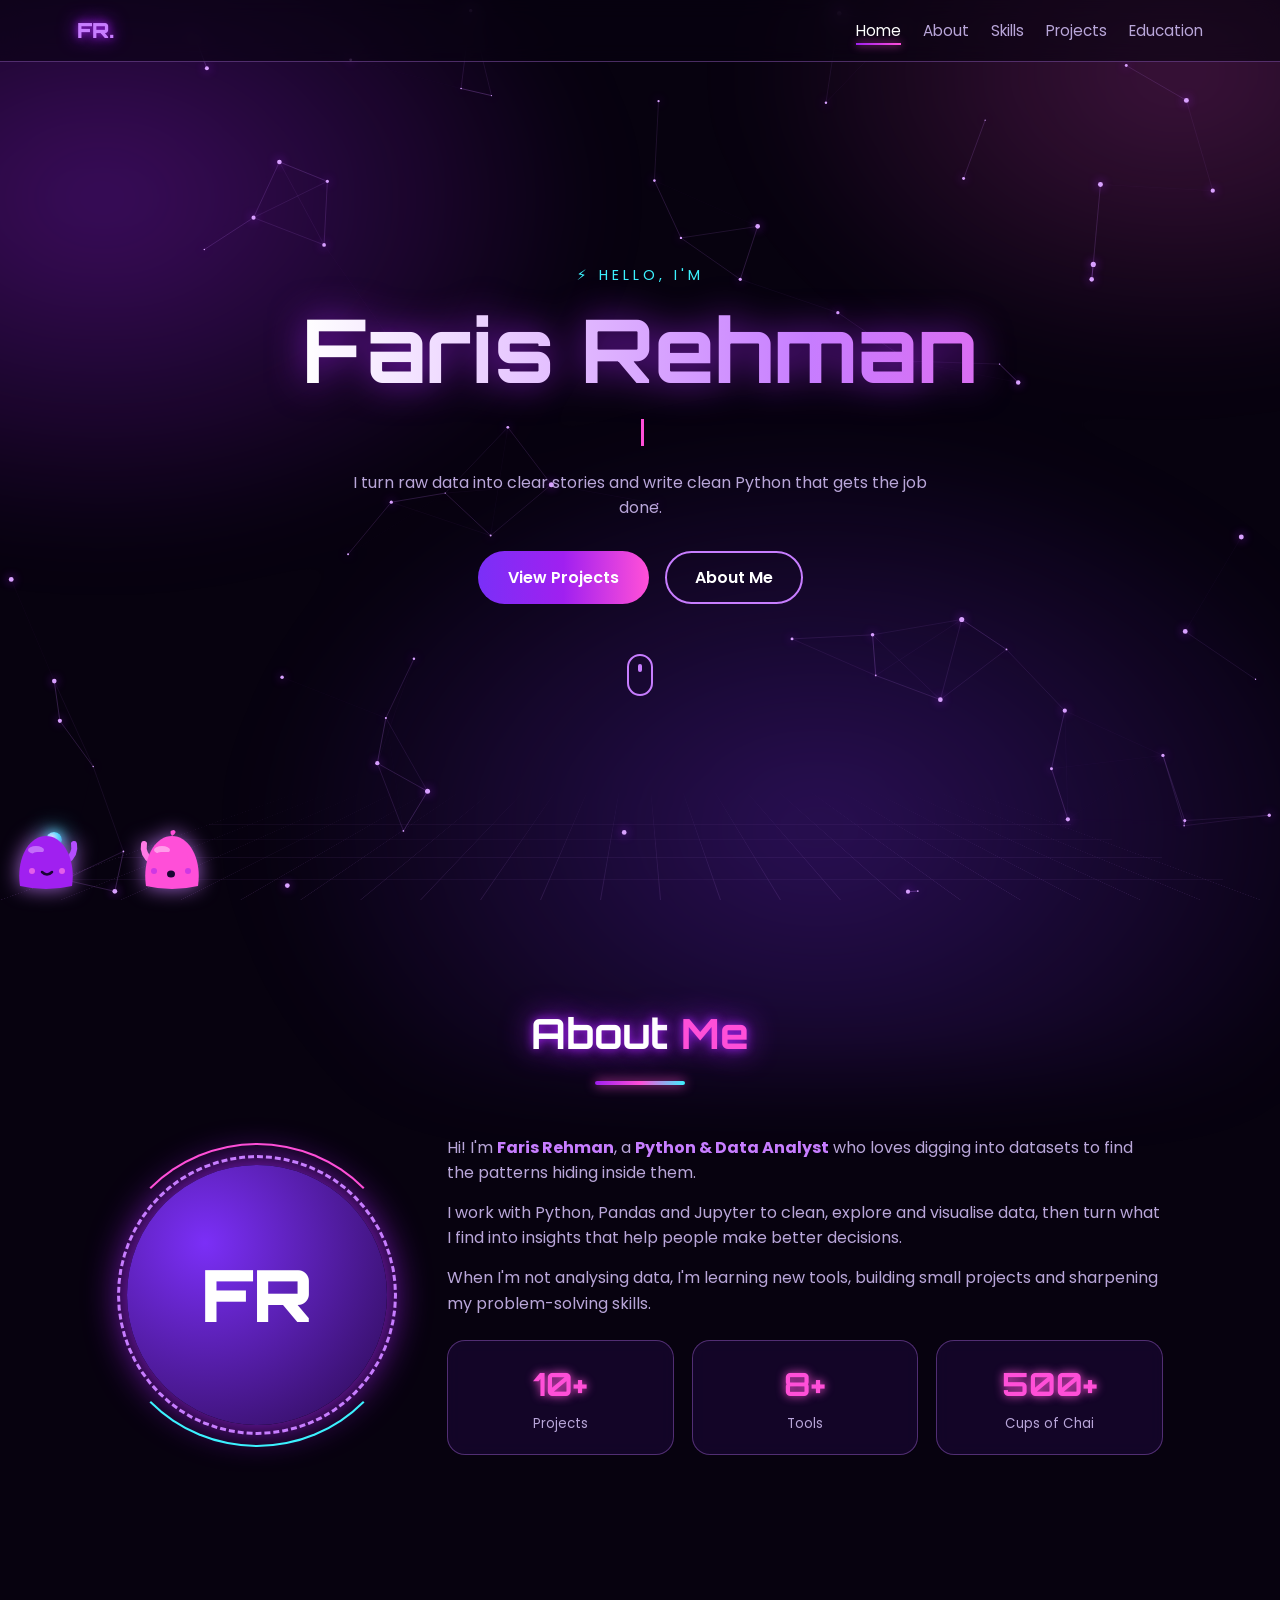
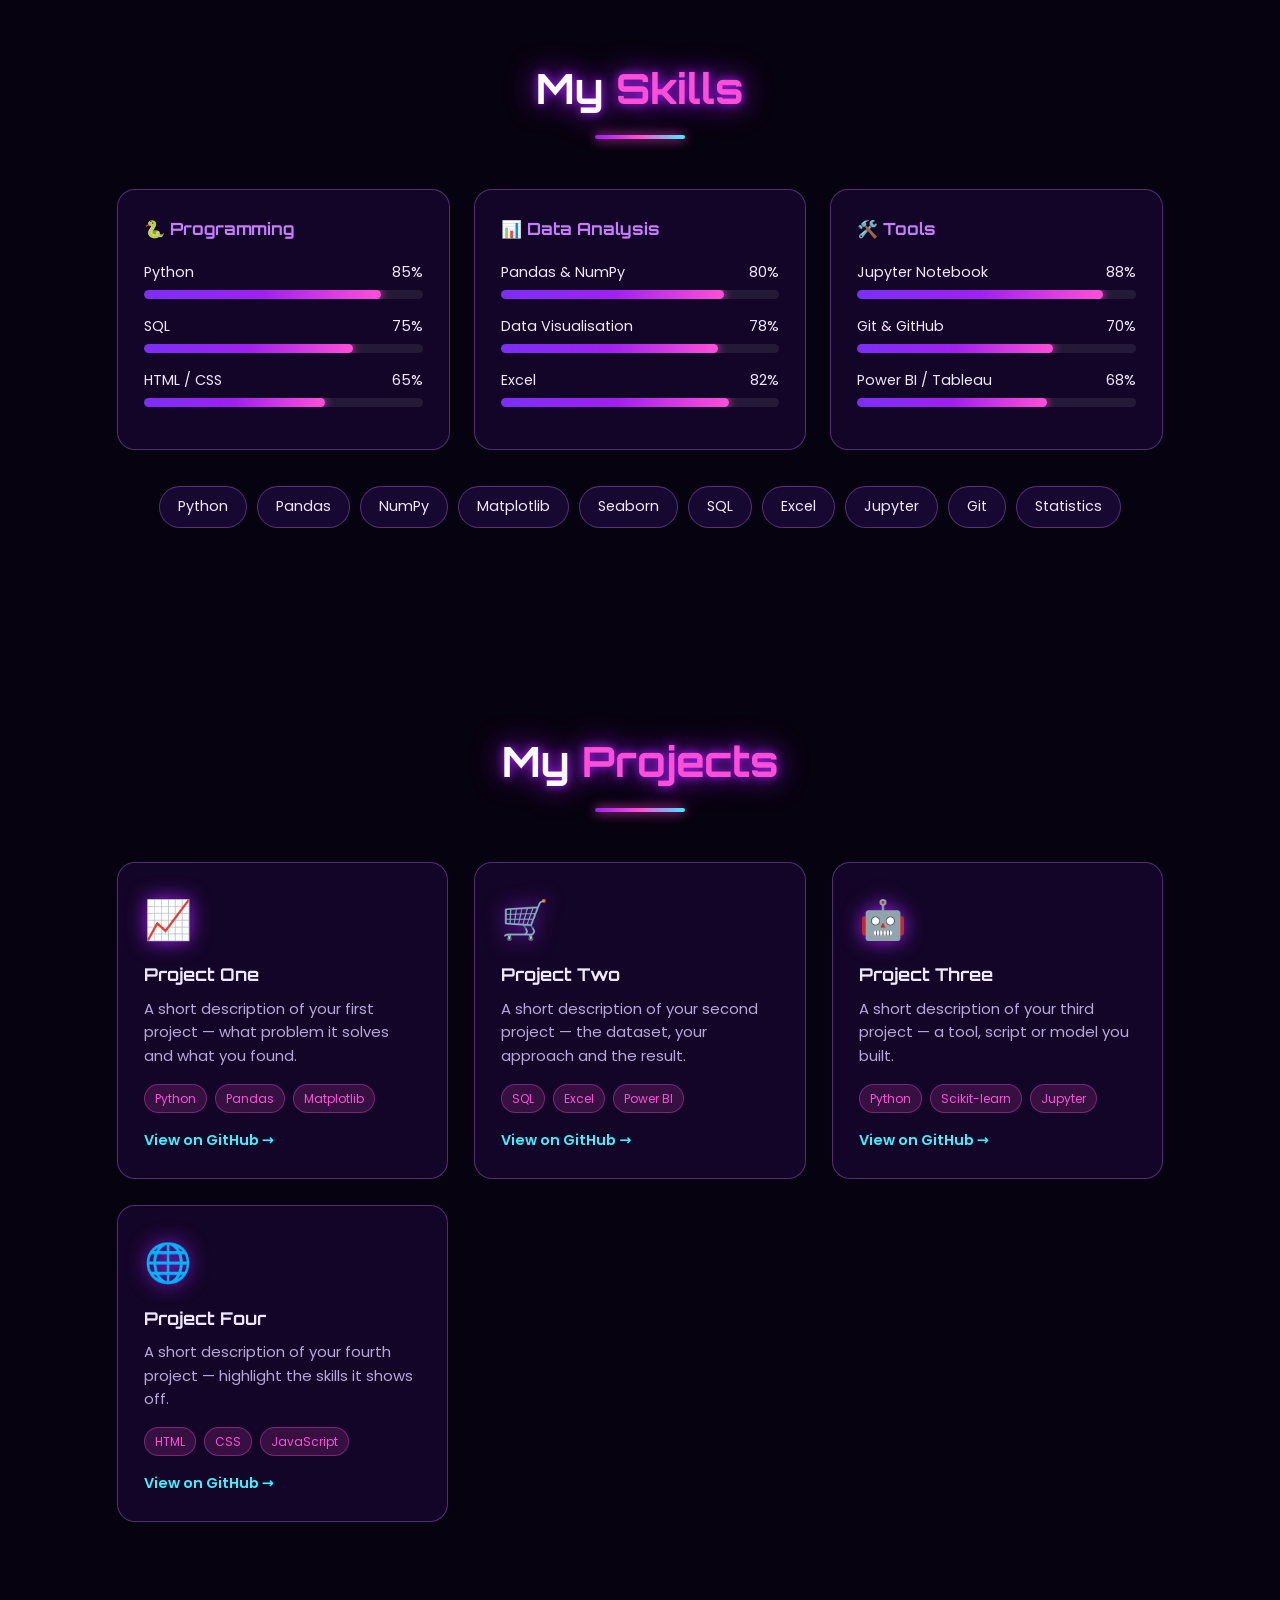
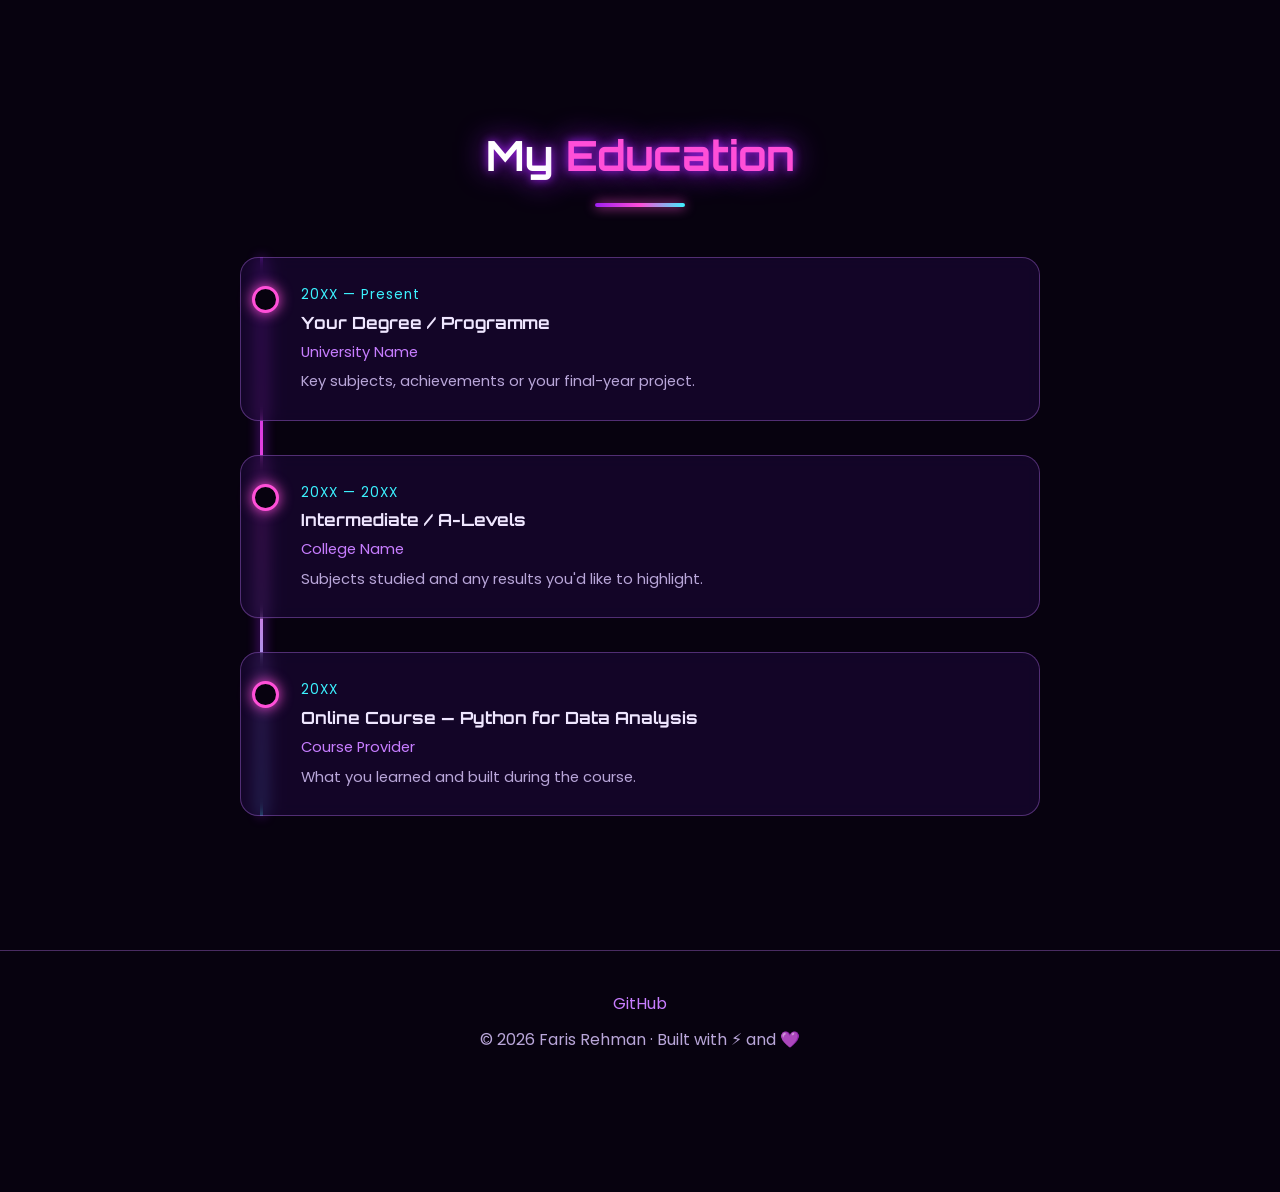
==== portfolio/index.html @ 75190b0f "Add animated electric-purple portfolio website Single-page, read-only portfolio with Home, About, Sk" ====
<!doctype html>
<html lang="en">
<head>
  <meta charset="utf-8">
  <meta name="viewport" content="width=device-width, initial-scale=1">
  <title>Faris Rehman — Portfolio</title>
  <meta name="description" content="Faris Rehman — Python & Data Analyst portfolio.">
  <link rel="preconnect" href="https://fonts.googleapis.com">
  <link rel="preconnect" href="https://fonts.gstatic.com" crossorigin>
  <link href="https://fonts.googleapis.com/css2?family=Orbitron:wght@500;700;900&family=Poppins:wght@300;400;600&display=swap" rel="stylesheet">
  <style>
    :root {
      --bg: #07020f;
      --bg-2: #12062a;
      --purple: #a020f0;
      --violet: #7b2ff7;
      --neon: #c77dff;
      --pink: #ff4fd8;
      --cyan: #3cf2ff;
      --text: #efe6ff;
      --muted: #b9a6d9;
      --card: rgba(30, 10, 60, 0.55);
      --border: rgba(199, 125, 255, 0.35);
    }
    * { box-sizing: border-box; margin: 0; padding: 0; }
    html { scroll-behavior: smooth; overflow-x: hidden; }
    body {
      font-family: "Poppins", system-ui, sans-serif;
      background: var(--bg);
      color: var(--text);
      overflow-x: hidden;
      line-height: 1.6;
    }

    /* ---------- Animated background ---------- */
    #sparks { position: fixed; inset: 0; z-index: 0; pointer-events: none; }
    .aurora {
      position: fixed; inset: -20%; z-index: 0; pointer-events: none;
      background:
        radial-gradient(40% 40% at 20% 30%, rgba(160, 32, 240, .35), transparent 70%),
        radial-gradient(35% 35% at 80% 20%, rgba(255, 79, 216, .22), transparent 70%),
        radial-gradient(45% 45% at 60% 80%, rgba(123, 47, 247, .30), transparent 70%);
      filter: blur(40px);
      animation: drift 18s ease-in-out infinite alternate;
    }
    @keyframes drift {
      0%   { transform: translate(0, 0) rotate(0deg) scale(1); }
      100% { transform: translate(-5%, 4%) rotate(12deg) scale(1.1); }
    }
    .grid-floor {
      position: fixed; left: 0; right: 0; bottom: 0; height: 45vh; z-index: 0; pointer-events: none;
      background-image:
        linear-gradient(rgba(199,125,255,.25) 1px, transparent 1px),
        linear-gradient(90deg, rgba(199,125,255,.25) 1px, transparent 1px);
      background-size: 60px 60px;
      transform: perspective(400px) rotateX(60deg);
      transform-origin: bottom;
      mask-image: linear-gradient(to top, black, transparent);
      -webkit-mask-image: linear-gradient(to top, black, transparent);
      animation: gridmove 3s linear infinite;
      opacity: .5;
    }
    @keyframes gridmove { to { background-position: 0 60px, 0 0; } }

    main, header, footer { position: relative; z-index: 1; }

    /* ---------- Nav ---------- */
    nav {
      position: fixed; top: 0; left: 0; right: 0; z-index: 10;
      display: flex; justify-content: space-between; align-items: center;
      padding: 14px 6vw;
      background: rgba(7, 2, 15, .6);
      backdrop-filter: blur(10px);
      border-bottom: 1px solid var(--border);
    }
    .logo {
      font-family: "Orbitron", sans-serif; font-weight: 900; font-size: 1.3rem;
      color: var(--neon); text-decoration: none;
      text-shadow: 0 0 8px var(--purple), 0 0 20px var(--purple);
      animation: flicker 4s infinite;
    }
    nav ul { list-style: none; display: flex; gap: 22px; }
    nav a.link {
      color: var(--muted); text-decoration: none; font-size: .95rem; position: relative;
      transition: color .3s;
    }
    nav a.link::after {
      content: ""; position: absolute; left: 0; bottom: -4px; height: 2px; width: 0;
      background: linear-gradient(90deg, var(--purple), var(--pink));
      box-shadow: 0 0 8px var(--pink); transition: width .3s;
    }
    nav a.link:hover, nav a.link.active { color: #fff; }
    nav a.link:hover::after, nav a.link.active::after { width: 100%; }
    .menu-btn { display: none; background: none; border: 0; color: var(--neon); font-size: 1.6rem; cursor: pointer; }

    /* ---------- Hero ---------- */
    .hero {
      min-height: 100vh; display: flex; flex-direction: column; justify-content: center; align-items: center;
      text-align: center; padding: 120px 6vw 60px;
    }
    .hello { color: var(--cyan); letter-spacing: 4px; text-transform: uppercase; font-size: .9rem; }
    .hero h1 {
      font-family: "Orbitron", sans-serif; font-size: clamp(2.4rem, 8vw, 5.5rem); line-height: 1.1;
      margin: 14px 0;
      background: linear-gradient(90deg, #fff, var(--neon), var(--pink), var(--neon), #fff);
      background-size: 300% 100%;
      -webkit-background-clip: text; background-clip: text; color: transparent;
      animation: shine 6s linear infinite;
      filter: drop-shadow(0 0 18px rgba(160, 32, 240, .7));
    }
    @keyframes shine { to { background-position: 300% 0; } }
    @keyframes slide { to { background-position: -200% 0; } }
    .role {
      font-family: "Orbitron", sans-serif; font-size: clamp(1rem, 3vw, 1.5rem); color: var(--neon);
      min-height: 2em;
    }
    .role .cursor { display: inline-block; width: 3px; height: 1.1em; background: var(--pink); vertical-align: middle; animation: blink 1s steps(1) infinite; margin-left: 4px; }
    @keyframes blink { 50% { opacity: 0; } }
    .hero p.tag { max-width: 620px; color: var(--muted); margin-top: 10px; }
    .btns { display: flex; gap: 16px; margin-top: 30px; flex-wrap: wrap; justify-content: center; }
    .btn {
      padding: 12px 28px; border-radius: 40px; text-decoration: none; font-weight: 600;
      border: 2px solid var(--neon); color: #fff; position: relative; overflow: hidden;
      transition: transform .25s, box-shadow .25s;
    }
    .btn.primary { background: linear-gradient(90deg, var(--violet), var(--purple), var(--pink), var(--purple), var(--violet)); background-size: 200% 100%; animation: slide 4s linear infinite; border-color: transparent; }
    .btn:hover { transform: translateY(-3px) scale(1.04); box-shadow: 0 0 25px var(--purple), 0 0 50px rgba(255,79,216,.4); }
    .bolt { position: absolute; top: 18%; width: 60px; opacity: 0; filter: drop-shadow(0 0 10px var(--neon)); }
    .bolt.l { left: 10%; animation: strike 5s infinite; }
    .bolt.r { right: 10%; animation: strike 5s 2.5s infinite; }
    @keyframes strike {
      0%, 88%, 100% { opacity: 0; }
      90%, 94% { opacity: 1; }
      92%, 96% { opacity: .2; }
    }
    @keyframes flicker {
      0%, 19%, 21%, 23%, 25%, 54%, 56%, 100% { opacity: 1; }
      20%, 24%, 55% { opacity: .4; }
    }
    .scroll-hint { margin-top: 50px; width: 26px; height: 42px; border: 2px solid var(--neon); border-radius: 14px; position: relative; }
    .scroll-hint::after { content: ""; position: absolute; left: 50%; top: 8px; width: 4px; height: 8px; margin-left: -2px; background: var(--neon); border-radius: 2px; animation: wheel 1.6s infinite; }
    @keyframes wheel { to { transform: translateY(14px); opacity: 0; } }

    /* ---------- Sections ---------- */
    section { padding: 100px 6vw; max-width: 1200px; margin: 0 auto; }
    .title {
      font-family: "Orbitron", sans-serif; font-size: clamp(1.8rem, 5vw, 2.6rem); text-align: center; margin-bottom: 50px;
      color: #fff; text-shadow: 0 0 10px var(--purple), 0 0 30px var(--purple);
    }
    .title span { color: var(--pink); }
    .title::after {
      content: ""; display: block; width: 90px; height: 4px; margin: 14px auto 0; border-radius: 4px;
      background: linear-gradient(90deg, var(--purple), var(--pink), var(--cyan));
      box-shadow: 0 0 12px var(--pink);
      animation: pulseline 2s ease-in-out infinite;
    }
    @keyframes pulseline { 50% { width: 160px; } }

    .card {
      background: var(--card); border: 1px solid var(--border); border-radius: 18px; padding: 26px;
      backdrop-filter: blur(8px);
      transition: transform .35s, box-shadow .35s, border-color .35s;
    }
    .card:hover { transform: translateY(-8px); border-color: var(--neon); box-shadow: 0 0 25px rgba(160,32,240,.6), inset 0 0 20px rgba(199,125,255,.1); }

    .reveal { opacity: 0; transform: translateY(50px); transition: opacity .8s ease, transform .8s ease; }
    .reveal.show { opacity: 1; transform: none; }

    /* About */
    .about-wrap { display: grid; grid-template-columns: 280px 1fr; gap: 50px; align-items: center; }
    .avatar {
      width: 260px; height: 260px; border-radius: 50%; margin: auto; position: relative;
      display: grid; place-items: center;
      font-family: "Orbitron", sans-serif; font-size: 4.5rem; font-weight: 900; color: #fff;
      background: radial-gradient(circle at 30% 30%, var(--violet), #2a0a4f);
      box-shadow: 0 0 40px var(--purple);
    }
    .avatar::before {
      content: ""; position: absolute; inset: -10px; border-radius: 50%;
      border: 3px dashed var(--neon); animation: spin 12s linear infinite;
    }
    .avatar::after {
      content: ""; position: absolute; inset: -22px; border-radius: 50%;
      border: 2px solid transparent; border-top-color: var(--pink); border-bottom-color: var(--cyan);
      animation: spin 3s linear infinite reverse;
    }
    @keyframes spin { to { transform: rotate(360deg); } }
    .about-text p { color: var(--muted); margin-bottom: 14px; }
    .about-text strong { color: var(--neon); }
    .stats { display: flex; gap: 18px; margin-top: 24px; flex-wrap: wrap; }
    .stat { flex: 1; min-width: 120px; text-align: center; padding: 18px; }
    .stat b { display: block; font-family: "Orbitron", sans-serif; font-size: 2rem; color: var(--pink); text-shadow: 0 0 10px var(--pink); }
    .stat small { color: var(--muted); }

    /* Skills */
    .skills-grid { display: grid; grid-template-columns: repeat(auto-fit, minmax(260px, 1fr)); gap: 24px; }
    .skill-card h3 { font-family: "Orbitron", sans-serif; font-size: 1.05rem; margin-bottom: 18px; color: var(--neon); }
    .skill { margin-bottom: 16px; }
    .skill .row { display: flex; justify-content: space-between; font-size: .9rem; margin-bottom: 6px; }
    .bar { height: 9px; background: rgba(255,255,255,.08); border-radius: 10px; overflow: hidden; }
    .bar i {
      display: block; height: 100%; width: 0; border-radius: 10px;
      background: linear-gradient(90deg, var(--violet), var(--purple), var(--pink), var(--purple), var(--violet));
      background-size: 200% 100%;
      box-shadow: 0 0 10px var(--pink);
      transition: width 1.6s cubic-bezier(.2,.8,.2,1);
      animation: slide 3s linear infinite;
    }
    .chips { display: flex; flex-wrap: wrap; gap: 10px; justify-content: center; margin-top: 36px; }
    .chip {
      padding: 8px 18px; border-radius: 30px; border: 1px solid var(--border); color: var(--text); font-size: .9rem;
      background: rgba(123,47,247,.15); animation: float 4s ease-in-out infinite;
    }
    .chip:nth-child(2n) { animation-delay: -1s; } .chip:nth-child(3n) { animation-delay: -2s; }
    .chip:hover { background: var(--purple); box-shadow: 0 0 18px var(--purple); }
    @keyframes float { 50% { transform: translateY(-8px); } }

    /* Projects */
    .projects-grid { display: grid; grid-template-columns: repeat(auto-fit, minmax(300px, 1fr)); gap: 26px; }
    .project { position: relative; overflow: hidden; display: flex; flex-direction: column; }
    .project::before {
      content: ""; position: absolute; top: -50%; left: -50%; width: 200%; height: 200%;
      background: conic-gradient(transparent, rgba(199,125,255,.35), transparent 30%);
      animation: spin 6s linear infinite; opacity: 0; transition: opacity .4s;
    }
    .project:hover::before { opacity: 1; }
    .project > * { position: relative; }
    .project .icon { font-size: 2.4rem; margin-bottom: 10px; filter: drop-shadow(0 0 10px var(--purple)); }
    .project h3 { font-family: "Orbitron", sans-serif; font-size: 1.1rem; margin-bottom: 8px; }
    .project p { color: var(--muted); font-size: .93rem; flex: 1; }
    .tags { display: flex; flex-wrap: wrap; gap: 8px; margin: 16px 0; }
    .tags span { font-size: .75rem; padding: 4px 10px; border-radius: 20px; background: rgba(255,79,216,.15); color: var(--pink); border: 1px solid rgba(255,79,216,.35); }
    .project a { color: var(--cyan); text-decoration: none; font-weight: 600; font-size: .9rem; }
    .project a:hover { text-shadow: 0 0 8px var(--cyan); }

    /* Education timeline */
    .timeline { position: relative; max-width: 800px; margin: 0 auto; }
    .timeline::before {
      content: ""; position: absolute; left: 20px; top: 0; bottom: 0; width: 3px;
      background: linear-gradient(var(--purple), var(--pink), var(--cyan));
      box-shadow: 0 0 12px var(--purple);
    }
    .t-item { position: relative; padding-left: 60px; margin-bottom: 34px; }
    .t-item::before {
      content: ""; position: absolute; left: 11px; top: 28px; width: 21px; height: 21px; border-radius: 50%;
      background: var(--bg); border: 3px solid var(--pink); box-shadow: 0 0 14px var(--pink);
      animation: ping 2s infinite;
    }
    @keyframes ping { 50% { box-shadow: 0 0 0 8px rgba(255,79,216,.15), 0 0 20px var(--pink); } }
    .t-item .date { color: var(--cyan); font-size: .85rem; letter-spacing: 1px; }
    .t-item h3 { font-family: "Orbitron", sans-serif; font-size: 1.05rem; margin: 4px 0; }
    .t-item .place { color: var(--neon); font-size: .92rem; }
    .t-item p { color: var(--muted); font-size: .92rem; margin-top: 6px; }

    footer { text-align: center; padding: 40px 6vw 140px; color: var(--muted); border-top: 1px solid var(--border); }
    footer a { color: var(--neon); text-decoration: none; margin: 0 10px; }
    footer a:hover { text-shadow: 0 0 10px var(--neon); }

    /* ---------- Blob buddies (bottom-left) ---------- */
    .buddies {
      position: fixed; left: 14px; bottom: 10px; z-index: 20; width: 190px; height: 120px;
      pointer-events: none;
    }
    .blob { position: absolute; bottom: 0; width: 64px; height: 60px; }
    .blob.one { left: 0; animation: hop 1.2s ease-in-out infinite; }
    .blob.two { right: 0; animation: hop 1.2s .6s ease-in-out infinite; }
    .blob svg { width: 100%; height: 100%; overflow: visible; filter: drop-shadow(0 0 10px rgba(199,125,255,.8)); }
    .blob .body { animation: squish 1.2s ease-in-out infinite; transform-origin: 50% 100%; transform-box: fill-box; }
    .blob.two .body { animation-delay: .6s; }
    @keyframes hop {
      0%, 100% { transform: translateY(0); }
      45% { transform: translateY(-26px); }
      55% { transform: translateY(-26px); }
    }
    @keyframes squish {
      0%, 100% { transform: scale(1.12, .86); }
      15% { transform: scale(1, 1); }
      45% { transform: scale(.92, 1.1); }
      85% { transform: scale(1.05, .95); }
    }
    .blob .eyes { animation: look 4s ease-in-out infinite; }
    @keyframes look { 0%, 40% { transform: translateX(0); } 50%, 90% { transform: translateX(3px); } }
    .blob.two .eyes { animation-name: look2; }
    @keyframes look2 { 0%, 40% { transform: translateX(0); } 50%, 90% { transform: translateX(-3px); } }
    .blob .lid { animation: blinklid 3.5s infinite; transform-origin: center; transform-box: fill-box; }
    @keyframes blinklid { 0%, 92%, 100% { transform: scaleY(0); } 95% { transform: scaleY(1); } }
    .blob .arm { transform-box: fill-box; transform-origin: 0% 100%; animation: wave .6s ease-in-out infinite alternate; }
    .blob.two .arm { transform-origin: 100% 100%; }
    @keyframes wave { from { transform: rotate(-20deg); } to { transform: rotate(25deg); } }
    .ball {
      position: absolute; left: 0; top: 0; width: 16px; height: 16px; border-radius: 50%;
      background: radial-gradient(circle at 35% 35%, #fff, var(--cyan) 45%, #0a8fb0);
      box-shadow: 0 0 12px var(--cyan), 0 0 24px var(--cyan);
      offset-path: path("M 40 70 Q 95 -20 150 70");
      offset-rotate: 0deg;
      animation: toss 1.2s ease-in-out infinite alternate;
    }
    @keyframes toss { from { offset-distance: 0%; } to { offset-distance: 100%; } }
    .heart {
      position: absolute; left: 50%; bottom: 70px; color: var(--pink); font-size: 14px; opacity: 0;
      text-shadow: 0 0 8px var(--pink); animation: heart 4s ease-out infinite;
    }
    .heart.h2 { animation-delay: 2s; left: 40%; }
    @keyframes heart {
      0% { opacity: 0; transform: translateY(0) scale(.5); }
      15% { opacity: 1; }
      60% { opacity: 0; transform: translateY(-40px) scale(1.2); }
      100% { opacity: 0; }
    }

    /* ---------- Responsive ---------- */
    @media (max-width: 820px) {
      .about-wrap { grid-template-columns: 1fr; text-align: center; }
      .stats { justify-content: center; }
      .menu-btn { display: block; }
      nav ul {
        position: absolute; top: 100%; left: 0; right: 0; flex-direction: column; gap: 0;
        background: rgba(7,2,15,.95); border-bottom: 1px solid var(--border);
        max-height: 0; overflow: hidden; transition: max-height .4s;
      }
      nav ul.open { max-height: 400px; }
      nav ul li { padding: 14px 6vw; }
      .bolt { display: none; }
      .buddies { transform: scale(.75); transform-origin: bottom left; }
    }
    @media (prefers-reduced-motion: reduce) {
      *, *::before, *::after { animation: none !important; transition: none !important; }
      .reveal { opacity: 1; transform: none; }
    }
  </style>
</head>
<body>
  <div class="aurora"></div>
  <canvas id="sparks"></canvas>
  <div class="grid-floor"></div>

  <header>
    <nav>
      <a href="#home" class="logo">FR.</a>
      <button class="menu-btn" aria-label="Menu" onclick="document.querySelector('nav ul').classList.toggle('open')">☰</button>
      <ul>
        <li><a class="link" href="#home">Home</a></li>
        <li><a class="link" href="#about">About</a></li>
        <li><a class="link" href="#skills">Skills</a></li>
        <li><a class="link" href="#projects">Projects</a></li>
        <li><a class="link" href="#education">Education</a></li>
      </ul>
    </nav>
  </header>

  <main>
    <!-- HERO -->
    <section class="hero" id="home">
      <svg class="bolt l" viewBox="0 0 24 48"><path d="M14 0 L2 28 H11 L7 48 L22 18 H13 Z" fill="#e0b3ff"/></svg>
      <svg class="bolt r" viewBox="0 0 24 48"><path d="M14 0 L2 28 H11 L7 48 L22 18 H13 Z" fill="#ff9cf0"/></svg>
      <div class="hello">⚡ Hello, I'm</div>
      <h1>Faris Rehman</h1>
      <div class="role"><span id="typed"></span><span class="cursor"></span></div>
      <p class="tag">I turn raw data into clear stories and write clean Python that gets the job done.</p>
      <div class="btns">
        <a class="btn primary" href="#projects">View Projects</a>
        <a class="btn" href="#about">About Me</a>
      </div>
      <div class="scroll-hint"></div>
    </section>

    <!-- ABOUT -->
    <section id="about">
      <h2 class="title reveal">About <span>Me</span></h2>
      <div class="about-wrap">
        <div class="avatar reveal">FR</div>
        <div class="about-text reveal">
          <p>Hi! I'm <strong>Faris Rehman</strong>, a <strong>Python &amp; Data Analyst</strong> who loves digging into datasets to find the patterns hiding inside them.</p>
          <p>I work with Python, Pandas and Jupyter to clean, explore and visualise data, then turn what I find into insights that help people make better decisions.</p>
          <p>When I'm not analysing data, I'm learning new tools, building small projects and sharpening my problem-solving skills.</p>
          <div class="stats">
            <div class="card stat"><b data-count="10">0</b><small>Projects</small></div>
            <div class="card stat"><b data-count="8">0</b><small>Tools</small></div>
            <div class="card stat"><b data-count="500">0</b><small>Cups of Chai</small></div>
          </div>
        </div>
      </div>
    </section>

    <!-- SKILLS -->
    <section id="skills">
      <h2 class="title reveal">My <span>Skills</span></h2>
      <div class="skills-grid">
        <div class="card skill-card reveal">
          <h3>🐍 Programming</h3>
          <div class="skill"><div class="row"><span>Python</span><span>85%</span></div><div class="bar"><i data-w="85"></i></div></div>
          <div class="skill"><div class="row"><span>SQL</span><span>75%</span></div><div class="bar"><i data-w="75"></i></div></div>
          <div class="skill"><div class="row"><span>HTML / CSS</span><span>65%</span></div><div class="bar"><i data-w="65"></i></div></div>
        </div>
        <div class="card skill-card reveal">
          <h3>📊 Data Analysis</h3>
          <div class="skill"><div class="row"><span>Pandas &amp; NumPy</span><span>80%</span></div><div class="bar"><i data-w="80"></i></div></div>
          <div class="skill"><div class="row"><span>Data Visualisation</span><span>78%</span></div><div class="bar"><i data-w="78"></i></div></div>
          <div class="skill"><div class="row"><span>Excel</span><span>82%</span></div><div class="bar"><i data-w="82"></i></div></div>
        </div>
        <div class="card skill-card reveal">
          <h3>🛠️ Tools</h3>
          <div class="skill"><div class="row"><span>Jupyter Notebook</span><span>88%</span></div><div class="bar"><i data-w="88"></i></div></div>
          <div class="skill"><div class="row"><span>Git &amp; GitHub</span><span>70%</span></div><div class="bar"><i data-w="70"></i></div></div>
          <div class="skill"><div class="row"><span>Power BI / Tableau</span><span>68%</span></div><div class="bar"><i data-w="68"></i></div></div>
        </div>
      </div>
      <div class="chips reveal">
        <span class="chip">Python</span><span class="chip">Pandas</span><span class="chip">NumPy</span>
        <span class="chip">Matplotlib</span><span class="chip">Seaborn</span><span class="chip">SQL</span>
        <span class="chip">Excel</span><span class="chip">Jupyter</span><span class="chip">Git</span>
        <span class="chip">Statistics</span>
      </div>
    </section>

    <!-- PROJECTS -->
    <section id="projects">
      <h2 class="title reveal">My <span>Projects</span></h2>
      <div class="projects-grid">
        <div class="card project reveal">
          <div class="icon">📈</div>
          <h3>Project One</h3>
          <p>A short description of your first project — what problem it solves and what you found.</p>
          <div class="tags"><span>Python</span><span>Pandas</span><span>Matplotlib</span></div>
          <a href="#">View on GitHub →</a>
        </div>
        <div class="card project reveal">
          <div class="icon">🛒</div>
          <h3>Project Two</h3>
          <p>A short description of your second project — the dataset, your approach and the result.</p>
          <div class="tags"><span>SQL</span><span>Excel</span><span>Power BI</span></div>
          <a href="#">View on GitHub →</a>
        </div>
        <div class="card project reveal">
          <div class="icon">🤖</div>
          <h3>Project Three</h3>
          <p>A short description of your third project — a tool, script or model you built.</p>
          <div class="tags"><span>Python</span><span>Scikit-learn</span><span>Jupyter</span></div>
          <a href="#">View on GitHub →</a>
        </div>
        <div class="card project reveal">
          <div class="icon">🌐</div>
          <h3>Project Four</h3>
          <p>A short description of your fourth project — highlight the skills it shows off.</p>
          <div class="tags"><span>HTML</span><span>CSS</span><span>JavaScript</span></div>
          <a href="#">View on GitHub →</a>
        </div>
      </div>
    </section>

    <!-- EDUCATION -->
    <section id="education">
      <h2 class="title reveal">My <span>Education</span></h2>
      <div class="timeline">
        <div class="t-item card reveal">
          <div class="date">20XX — Present</div>
          <h3>Your Degree / Programme</h3>
          <div class="place">University Name</div>
          <p>Key subjects, achievements or your final-year project.</p>
        </div>
        <div class="t-item card reveal">
          <div class="date">20XX — 20XX</div>
          <h3>Intermediate / A-Levels</h3>
          <div class="place">College Name</div>
          <p>Subjects studied and any results you'd like to highlight.</p>
        </div>
        <div class="t-item card reveal">
          <div class="date">20XX</div>
          <h3>Online Course — Python for Data Analysis</h3>
          <div class="place">Course Provider</div>
          <p>What you learned and built during the course.</p>
        </div>
      </div>
    </section>
  </main>

  <footer>
    <p>
      <a href="https://github.com/thefarisrehman" target="_blank" rel="noopener">GitHub</a>
    </p>
    <p style="margin-top:10px">© <span id="year"></span> Faris Rehman · Built with ⚡ and 💜</p>
  </footer>

  <!-- Two blob buddies playing catch in the bottom-left corner -->
  <div class="buddies" aria-hidden="true">
    <span class="heart">♥</span><span class="heart h2">♥</span>
    <div class="ball"></div>
    <div class="blob one">
      <svg viewBox="0 0 64 60">
        <g class="body">
          <path class="arm" d="M52 32 q10 -8 8 -18" stroke="#b44dff" stroke-width="6" stroke-linecap="round" fill="none"/>
          <path d="M6 56 C2 30 14 6 32 6 C50 6 62 30 58 56 Q32 62 6 56 Z" fill="#a020f0"/>
          <ellipse cx="22" cy="20" rx="8" ry="4" fill="#d9a3ff" opacity=".6"/>
          <g class="eyes">
            <circle cx="24" cy="30" r="7" fill="#fff"/><circle cx="42" cy="30" r="7" fill="#fff"/>
            <circle cx="26" cy="31" r="3.5" fill="#1a0533"/><circle cx="44" cy="31" r="3.5" fill="#1a0533"/>
            <circle cx="27" cy="29.5" r="1.2" fill="#fff"/><circle cx="45" cy="29.5" r="1.2" fill="#fff"/>
          </g>
          <rect class="lid" x="16" y="22" width="34" height="16" rx="7" fill="#a020f0"/>
          <path d="M28 42 q5 5 10 0" stroke="#1a0533" stroke-width="2.5" fill="none" stroke-linecap="round"/>
          <circle cx="18" cy="41" r="3" fill="#ff7ae5" opacity=".7"/><circle cx="48" cy="41" r="3" fill="#ff7ae5" opacity=".7"/>
        </g>
      </svg>
    </div>
    <div class="blob two">
      <svg viewBox="0 0 64 60">
        <g class="body">
          <path class="arm" d="M12 32 q-10 -8 -8 -18" stroke="#ff7ae5" stroke-width="6" stroke-linecap="round" fill="none"/>
          <path d="M6 56 C2 30 14 6 32 6 C50 6 62 30 58 56 Q32 62 6 56 Z" fill="#ff4fd8"/>
          <path d="M32 6 q-4 -6 2 -6 q4 2 -2 6" fill="#ff4fd8"/>
          <ellipse cx="22" cy="20" rx="8" ry="4" fill="#ffd1f6" opacity=".6"/>
          <g class="eyes">
            <circle cx="22" cy="30" r="7" fill="#fff"/><circle cx="40" cy="30" r="7" fill="#fff"/>
            <circle cx="20" cy="31" r="3.5" fill="#1a0533"/><circle cx="38" cy="31" r="3.5" fill="#1a0533"/>
            <circle cx="21" cy="29.5" r="1.2" fill="#fff"/><circle cx="39" cy="29.5" r="1.2" fill="#fff"/>
          </g>
          <rect class="lid" x="14" y="22" width="34" height="16" rx="7" fill="#ff4fd8"/>
          <ellipse cx="31" cy="44" rx="4" ry="3.5" fill="#1a0533"/>
          <circle cx="14" cy="41" r="3" fill="#a020f0" opacity=".5"/><circle cx="48" cy="41" r="3" fill="#a020f0" opacity=".5"/>
        </g>
      </svg>
    </div>
  </div>

  <script>
    // Typing effect
    const roles = ["Python Developer", "Data Analyst", "Problem Solver", "Lifelong Learner"];
    const typed = document.getElementById("typed");
    let r = 0, c = 0, deleting = false;
    (function type() {
      const word = roles[r];
      typed.textContent = word.slice(0, c);
      if (!deleting && c < word.length) c++;
      else if (deleting && c > 0) c--;
      else if (!deleting) { deleting = true; return setTimeout(type, 1400); }
      else { deleting = false; r = (r + 1) % roles.length; }
      setTimeout(type, deleting ? 45 : 95);
    })();

    // Scroll reveal, skill bars, counters
    const io = new IntersectionObserver(entries => {
      entries.forEach(e => {
        if (!e.isIntersecting) return;
        e.target.classList.add("show");
        e.target.querySelectorAll(".bar i").forEach(b => b.style.width = b.dataset.w + "%");
        e.target.querySelectorAll("[data-count]").forEach(n => {
          const end = +n.dataset.count, t0 = performance.now();
          (function tick(t) {
            const p = Math.min((t - t0) / 1500, 1);
            n.textContent = Math.floor(end * (1 - Math.pow(1 - p, 3))) + "+";
            if (p < 1) requestAnimationFrame(tick);
          })(t0);
        });
        io.unobserve(e.target);
      });
    }, { threshold: 0.15 });
    document.querySelectorAll(".reveal").forEach(el => io.observe(el));

    // Active nav link
    const links = document.querySelectorAll("nav a.link");
    const navIo = new IntersectionObserver(entries => {
      entries.forEach(e => {
        if (e.isIntersecting) links.forEach(l => l.classList.toggle("active", l.getAttribute("href") === "#" + e.target.id));
      });
    }, { rootMargin: "-45% 0px -50% 0px" });
    document.querySelectorAll("main section[id]").forEach(s => navIo.observe(s));
    links.forEach(l => l.addEventListener("click", () => document.querySelector("nav ul").classList.remove("open")));

    document.getElementById("year").textContent = new Date().getFullYear();

    // Electric spark particles with connecting lines
    const cv = document.getElementById("sparks"), ctx = cv.getContext("2d");
    let W, H, pts = [];
    const mouse = { x: -999, y: -999 };
    function resize() {
      W = cv.width = innerWidth; H = cv.height = innerHeight;
      const n = Math.min(90, Math.floor(W * H / 16000));
      pts = Array.from({ length: n }, () => ({
        x: Math.random() * W, y: Math.random() * H,
        vx: (Math.random() - .5) * .6, vy: (Math.random() - .5) * .6,
        r: Math.random() * 2 + .6
      }));
    }
    addEventListener("resize", resize);
    addEventListener("mousemove", e => { mouse.x = e.clientX; mouse.y = e.clientY; });
    resize();
    const reduce = matchMedia("(prefers-reduced-motion: reduce)").matches;
    (function draw() {
      ctx.clearRect(0, 0, W, H);
      for (const p of pts) {
        if (!reduce) { p.x += p.vx; p.y += p.vy; }
        if (p.x < 0 || p.x > W) p.vx *= -1;
        if (p.y < 0 || p.y > H) p.vy *= -1;
        ctx.beginPath(); ctx.arc(p.x, p.y, p.r, 0, Math.PI * 2);
        ctx.fillStyle = "#d9a3ff"; ctx.shadowColor = "#a020f0"; ctx.shadowBlur = 10; ctx.fill();
      }
      ctx.shadowBlur = 0;
      for (let i = 0; i < pts.length; i++) {
        for (let j = i + 1; j < pts.length; j++) {
          const a = pts[i], b = pts[j], d = Math.hypot(a.x - b.x, a.y - b.y);
          if (d < 120) {
            ctx.strokeStyle = `rgba(199,125,255,${(1 - d / 120) * .35})`;
            ctx.lineWidth = 1; ctx.beginPath(); ctx.moveTo(a.x, a.y); ctx.lineTo(b.x, b.y); ctx.stroke();
          }
        }
        const p = pts[i], dm = Math.hypot(p.x - mouse.x, p.y - mouse.y);
        if (dm < 160) {
          ctx.strokeStyle = `rgba(255,79,216,${(1 - dm / 160) * .7})`;
          ctx.beginPath(); ctx.moveTo(p.x, p.y); ctx.lineTo(mouse.x, mouse.y); ctx.stroke();
        }
      }
      if (!reduce) requestAnimationFrame(draw);
    })();
  </script>
</body>
</html>
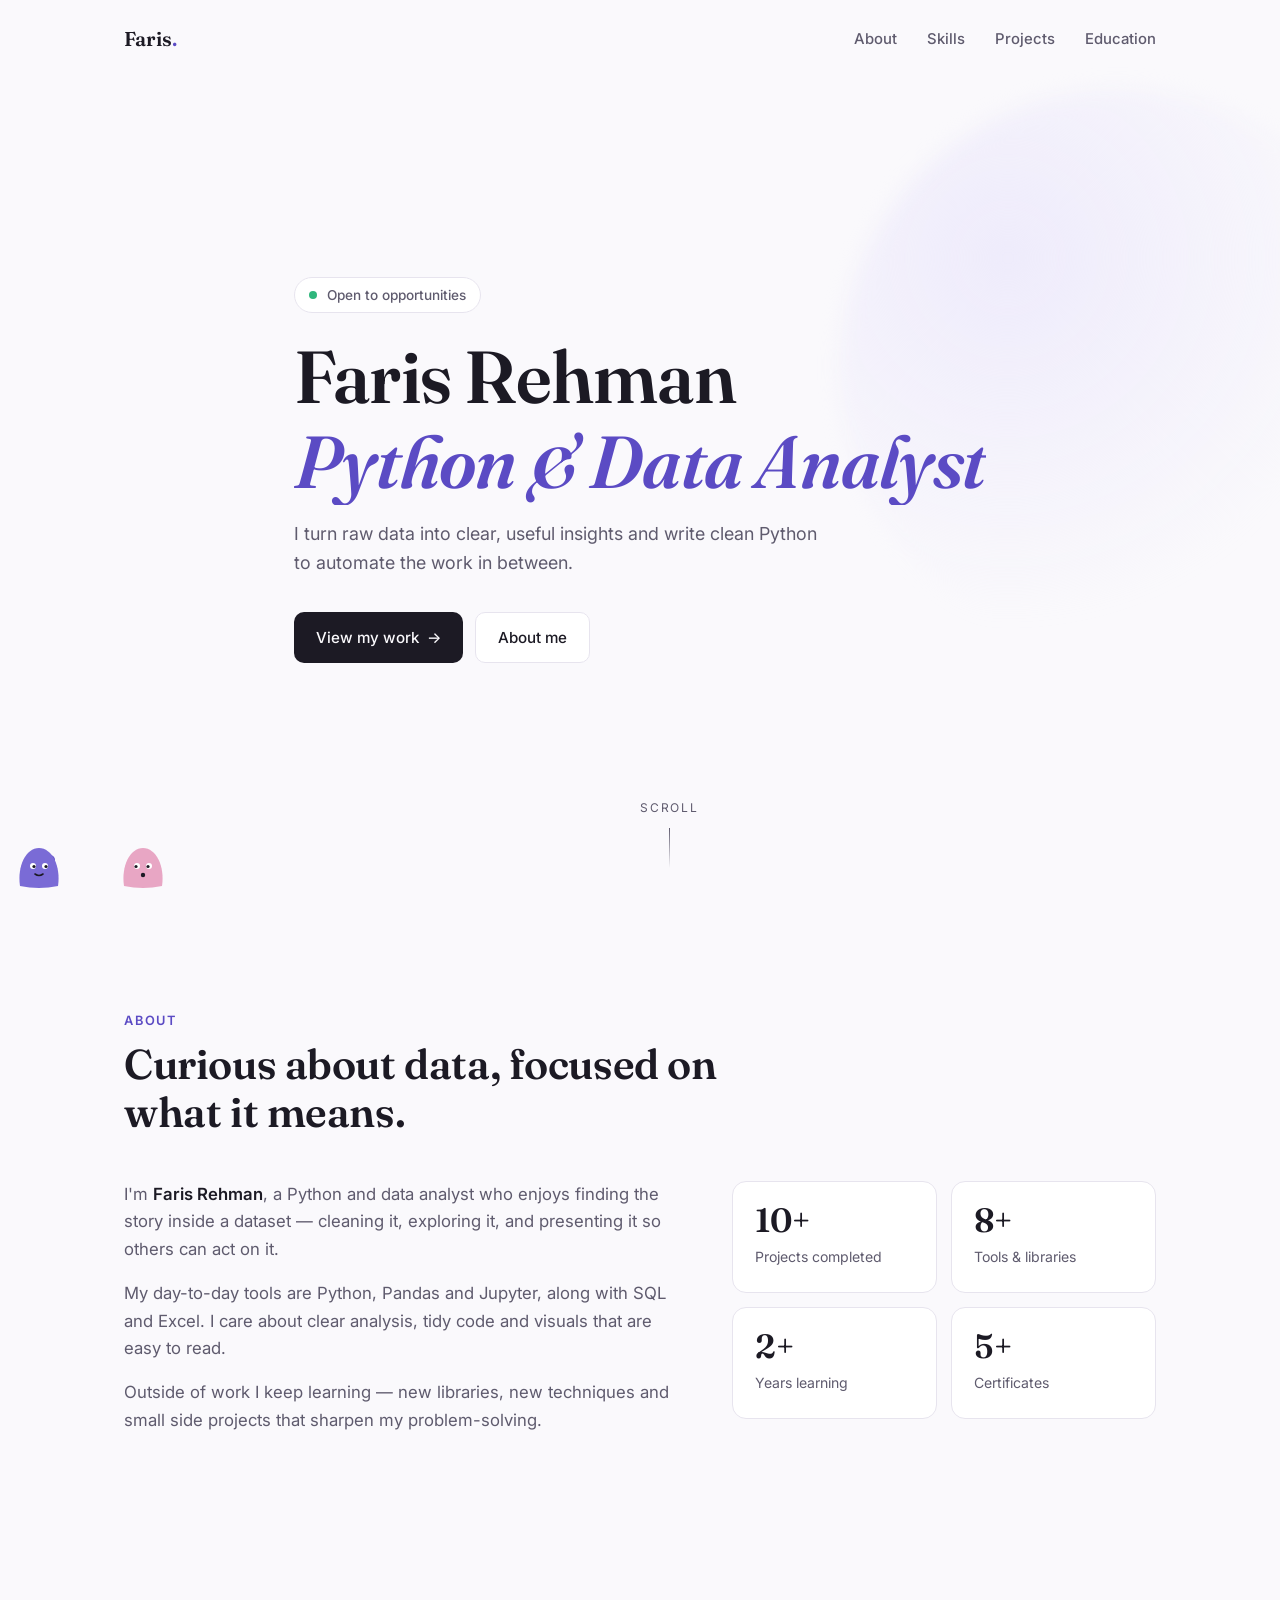
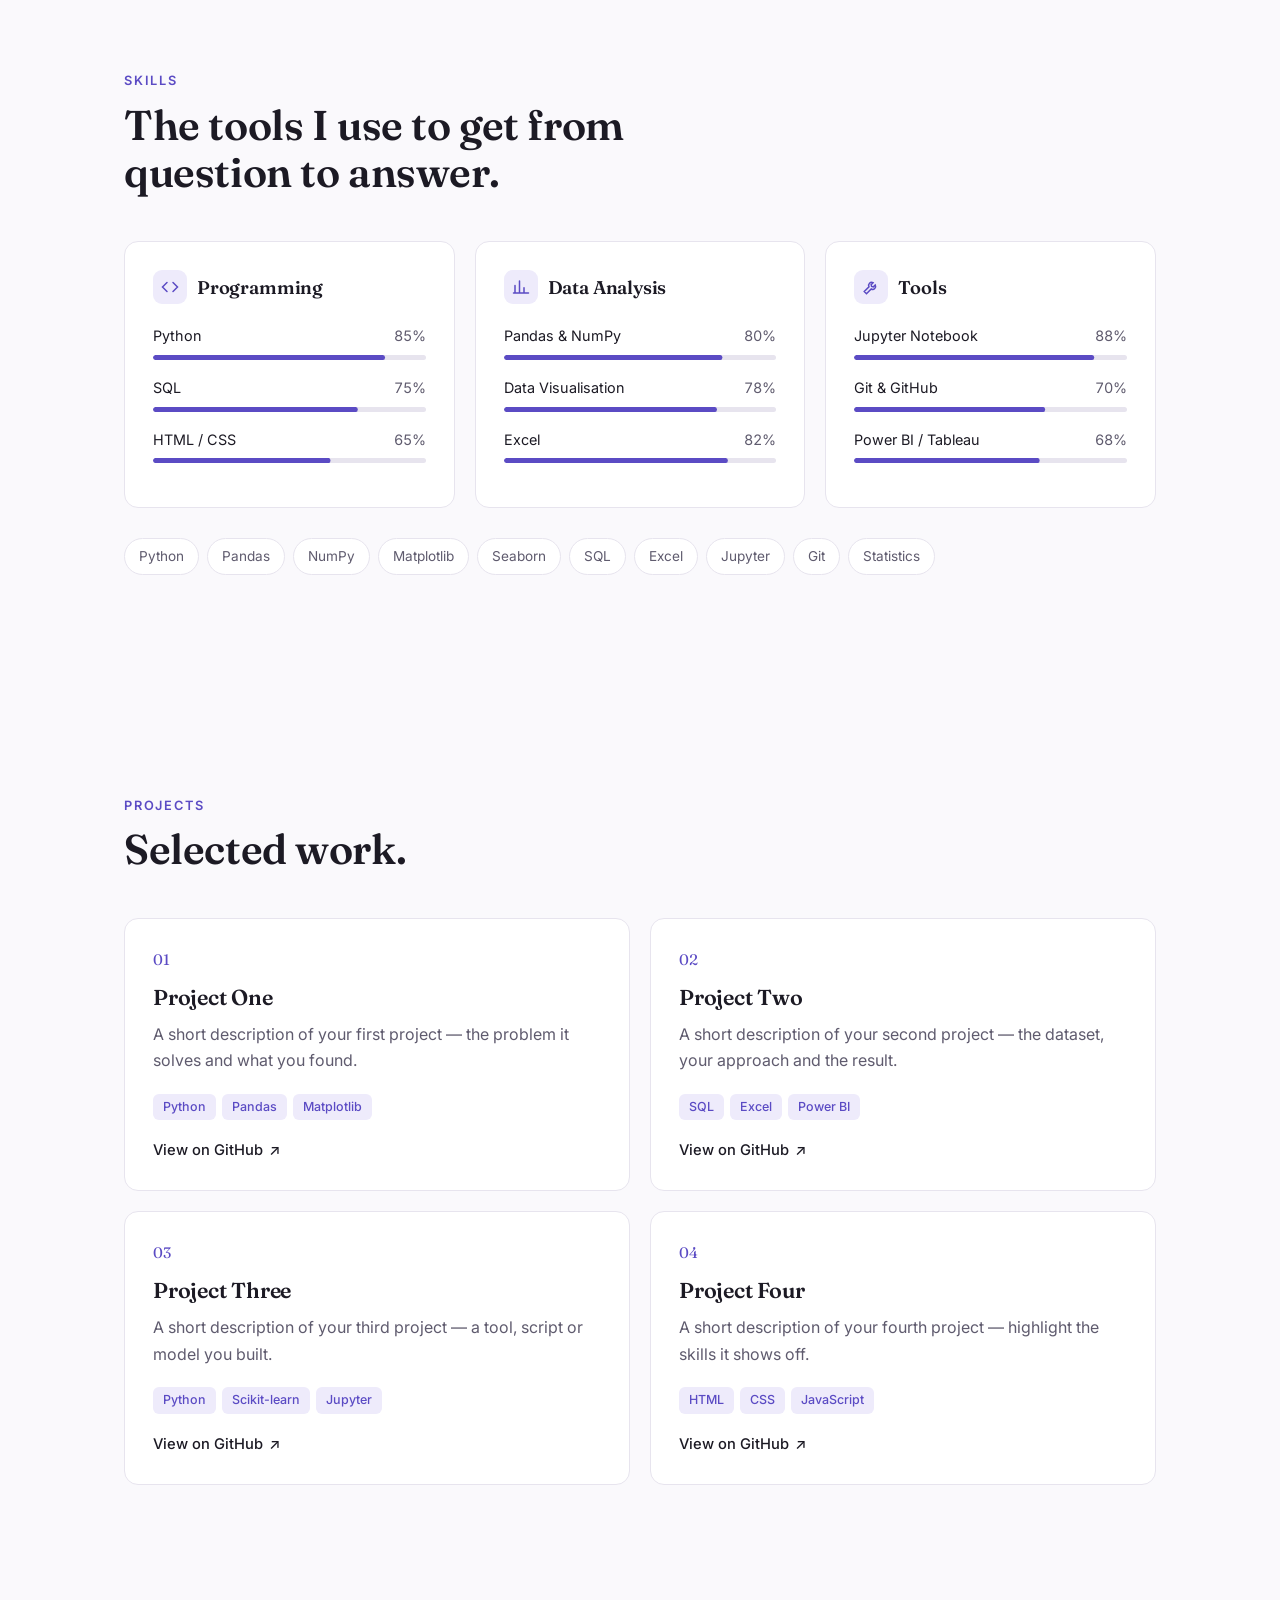
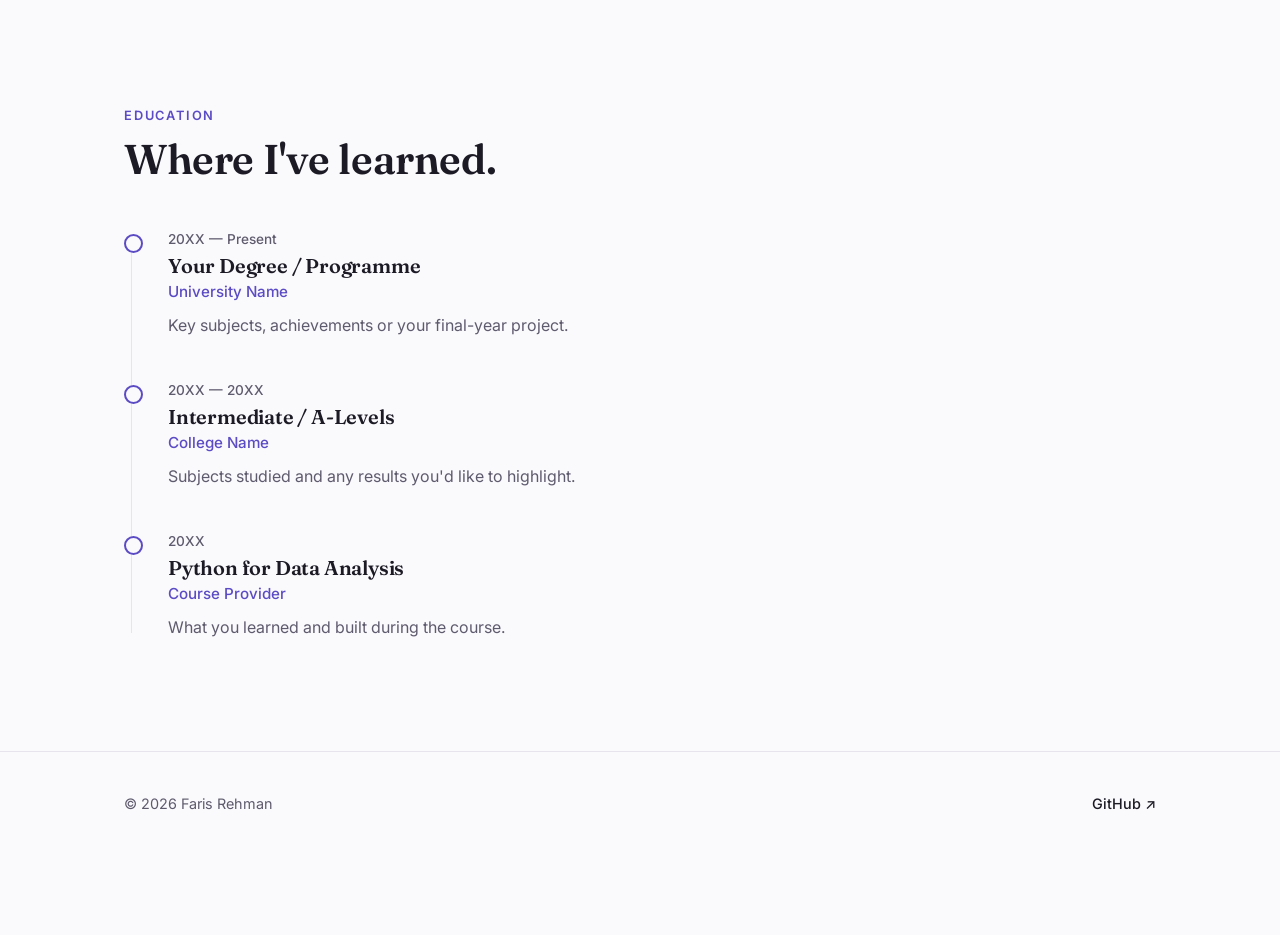
==== commit 480b3ad7: "Redesign portfolio with a clean, professional look Replace the neon/electric styling with a light, m" ====
--- a/portfolio/index.html
+++ b/portfolio/index.html
@@ -7,557 +7,420 @@
   <meta name="description" content="Faris Rehman — Python & Data Analyst portfolio.">
   <link rel="preconnect" href="https://fonts.googleapis.com">
   <link rel="preconnect" href="https://fonts.gstatic.com" crossorigin>
-  <link href="https://fonts.googleapis.com/css2?family=Orbitron:wght@500;700;900&family=Poppins:wght@300;400;600&display=swap" rel="stylesheet">
+  <link href="https://fonts.googleapis.com/css2?family=Inter:wght@400;500;600&family=Fraunces:opsz,wght@9..144,500;9..144,600&display=swap" rel="stylesheet">
   <style>
     :root {
-      --bg: #07020f;
-      --bg-2: #12062a;
-      --purple: #a020f0;
-      --violet: #7b2ff7;
-      --neon: #c77dff;
-      --pink: #ff4fd8;
-      --cyan: #3cf2ff;
-      --text: #efe6ff;
-      --muted: #b9a6d9;
-      --card: rgba(30, 10, 60, 0.55);
-      --border: rgba(199, 125, 255, 0.35);
+      --bg: #faf9fc;
+      --surface: #ffffff;
+      --ink: #1c1a24;
+      --muted: #5f5b6e;
+      --line: #e7e4ee;
+      --accent: #5b4bc4;
+      --accent-soft: #eeebfb;
+      --shadow: 0 1px 2px rgba(28, 26, 36, .04), 0 8px 24px rgba(28, 26, 36, .06);
+      --radius: 14px;
+      --ease: cubic-bezier(.22, .61, .36, 1);
+    }
+    @media (prefers-color-scheme: dark) {
+      :root {
+        --bg: #121118;
+        --surface: #1a1922;
+        --ink: #ecebf2;
+        --muted: #a5a1b5;
+        --line: #2b2936;
+        --accent: #a597ff;
+        --accent-soft: #24213a;
+        --shadow: 0 1px 2px rgba(0,0,0,.3), 0 8px 24px rgba(0,0,0,.25);
+      }
     }
     * { box-sizing: border-box; margin: 0; padding: 0; }
     html { scroll-behavior: smooth; overflow-x: hidden; }
     body {
-      font-family: "Poppins", system-ui, sans-serif;
-      background: var(--bg);
-      color: var(--text);
+      font-family: "Inter", system-ui, -apple-system, sans-serif;
+      background: var(--bg); color: var(--ink);
+      line-height: 1.65; font-size: 16px;
+      -webkit-font-smoothing: antialiased;
       overflow-x: hidden;
-      line-height: 1.6;
-    }
-
-    /* ---------- Animated background ---------- */
-    #sparks { position: fixed; inset: 0; z-index: 0; pointer-events: none; }
-    .aurora {
-      position: fixed; inset: -20%; z-index: 0; pointer-events: none;
-      background:
-        radial-gradient(40% 40% at 20% 30%, rgba(160, 32, 240, .35), transparent 70%),
-        radial-gradient(35% 35% at 80% 20%, rgba(255, 79, 216, .22), transparent 70%),
-        radial-gradient(45% 45% at 60% 80%, rgba(123, 47, 247, .30), transparent 70%);
-      filter: blur(40px);
-      animation: drift 18s ease-in-out infinite alternate;
-    }
-    @keyframes drift {
-      0%   { transform: translate(0, 0) rotate(0deg) scale(1); }
-      100% { transform: translate(-5%, 4%) rotate(12deg) scale(1.1); }
-    }
-    .grid-floor {
-      position: fixed; left: 0; right: 0; bottom: 0; height: 45vh; z-index: 0; pointer-events: none;
-      background-image:
-        linear-gradient(rgba(199,125,255,.25) 1px, transparent 1px),
-        linear-gradient(90deg, rgba(199,125,255,.25) 1px, transparent 1px);
-      background-size: 60px 60px;
-      transform: perspective(400px) rotateX(60deg);
-      transform-origin: bottom;
-      mask-image: linear-gradient(to top, black, transparent);
-      -webkit-mask-image: linear-gradient(to top, black, transparent);
-      animation: gridmove 3s linear infinite;
-      opacity: .5;
-    }
-    @keyframes gridmove { to { background-position: 0 60px, 0 0; } }
-
-    main, header, footer { position: relative; z-index: 1; }
-
-    /* ---------- Nav ---------- */
+    }
+    h1, h2, h3 { font-family: "Fraunces", Georgia, serif; font-weight: 600; letter-spacing: -.01em; line-height: 1.15; }
+    a { color: inherit; }
+    .wrap { max-width: 1080px; margin: 0 auto; padding: 0 24px; }
+
+    /* Scroll progress */
+    .progress { position: fixed; top: 0; left: 0; height: 2px; width: 100%; background: var(--accent); transform-origin: 0 50%; transform: scaleX(0); z-index: 30; }
+
+    /* Nav */
     nav {
-      position: fixed; top: 0; left: 0; right: 0; z-index: 10;
-      display: flex; justify-content: space-between; align-items: center;
-      padding: 14px 6vw;
-      background: rgba(7, 2, 15, .6);
-      backdrop-filter: blur(10px);
-      border-bottom: 1px solid var(--border);
-    }
-    .logo {
-      font-family: "Orbitron", sans-serif; font-weight: 900; font-size: 1.3rem;
-      color: var(--neon); text-decoration: none;
-      text-shadow: 0 0 8px var(--purple), 0 0 20px var(--purple);
-      animation: flicker 4s infinite;
-    }
-    nav ul { list-style: none; display: flex; gap: 22px; }
-    nav a.link {
-      color: var(--muted); text-decoration: none; font-size: .95rem; position: relative;
-      transition: color .3s;
-    }
-    nav a.link::after {
-      content: ""; position: absolute; left: 0; bottom: -4px; height: 2px; width: 0;
-      background: linear-gradient(90deg, var(--purple), var(--pink));
-      box-shadow: 0 0 8px var(--pink); transition: width .3s;
-    }
-    nav a.link:hover, nav a.link.active { color: #fff; }
-    nav a.link:hover::after, nav a.link.active::after { width: 100%; }
-    .menu-btn { display: none; background: none; border: 0; color: var(--neon); font-size: 1.6rem; cursor: pointer; }
-
-    /* ---------- Hero ---------- */
-    .hero {
-      min-height: 100vh; display: flex; flex-direction: column; justify-content: center; align-items: center;
-      text-align: center; padding: 120px 6vw 60px;
-    }
-    .hello { color: var(--cyan); letter-spacing: 4px; text-transform: uppercase; font-size: .9rem; }
-    .hero h1 {
-      font-family: "Orbitron", sans-serif; font-size: clamp(2.4rem, 8vw, 5.5rem); line-height: 1.1;
-      margin: 14px 0;
-      background: linear-gradient(90deg, #fff, var(--neon), var(--pink), var(--neon), #fff);
-      background-size: 300% 100%;
-      -webkit-background-clip: text; background-clip: text; color: transparent;
-      animation: shine 6s linear infinite;
-      filter: drop-shadow(0 0 18px rgba(160, 32, 240, .7));
-    }
-    @keyframes shine { to { background-position: 300% 0; } }
-    @keyframes slide { to { background-position: -200% 0; } }
-    .role {
-      font-family: "Orbitron", sans-serif; font-size: clamp(1rem, 3vw, 1.5rem); color: var(--neon);
-      min-height: 2em;
-    }
-    .role .cursor { display: inline-block; width: 3px; height: 1.1em; background: var(--pink); vertical-align: middle; animation: blink 1s steps(1) infinite; margin-left: 4px; }
-    @keyframes blink { 50% { opacity: 0; } }
-    .hero p.tag { max-width: 620px; color: var(--muted); margin-top: 10px; }
-    .btns { display: flex; gap: 16px; margin-top: 30px; flex-wrap: wrap; justify-content: center; }
-    .btn {
-      padding: 12px 28px; border-radius: 40px; text-decoration: none; font-weight: 600;
-      border: 2px solid var(--neon); color: #fff; position: relative; overflow: hidden;
-      transition: transform .25s, box-shadow .25s;
-    }
-    .btn.primary { background: linear-gradient(90deg, var(--violet), var(--purple), var(--pink), var(--purple), var(--violet)); background-size: 200% 100%; animation: slide 4s linear infinite; border-color: transparent; }
-    .btn:hover { transform: translateY(-3px) scale(1.04); box-shadow: 0 0 25px var(--purple), 0 0 50px rgba(255,79,216,.4); }
-    .bolt { position: absolute; top: 18%; width: 60px; opacity: 0; filter: drop-shadow(0 0 10px var(--neon)); }
-    .bolt.l { left: 10%; animation: strike 5s infinite; }
-    .bolt.r { right: 10%; animation: strike 5s 2.5s infinite; }
-    @keyframes strike {
-      0%, 88%, 100% { opacity: 0; }
-      90%, 94% { opacity: 1; }
-      92%, 96% { opacity: .2; }
-    }
-    @keyframes flicker {
-      0%, 19%, 21%, 23%, 25%, 54%, 56%, 100% { opacity: 1; }
-      20%, 24%, 55% { opacity: .4; }
-    }
-    .scroll-hint { margin-top: 50px; width: 26px; height: 42px; border: 2px solid var(--neon); border-radius: 14px; position: relative; }
-    .scroll-hint::after { content: ""; position: absolute; left: 50%; top: 8px; width: 4px; height: 8px; margin-left: -2px; background: var(--neon); border-radius: 2px; animation: wheel 1.6s infinite; }
-    @keyframes wheel { to { transform: translateY(14px); opacity: 0; } }
-
-    /* ---------- Sections ---------- */
-    section { padding: 100px 6vw; max-width: 1200px; margin: 0 auto; }
-    .title {
-      font-family: "Orbitron", sans-serif; font-size: clamp(1.8rem, 5vw, 2.6rem); text-align: center; margin-bottom: 50px;
-      color: #fff; text-shadow: 0 0 10px var(--purple), 0 0 30px var(--purple);
-    }
-    .title span { color: var(--pink); }
-    .title::after {
-      content: ""; display: block; width: 90px; height: 4px; margin: 14px auto 0; border-radius: 4px;
-      background: linear-gradient(90deg, var(--purple), var(--pink), var(--cyan));
-      box-shadow: 0 0 12px var(--pink);
-      animation: pulseline 2s ease-in-out infinite;
-    }
-    @keyframes pulseline { 50% { width: 160px; } }
-
-    .card {
-      background: var(--card); border: 1px solid var(--border); border-radius: 18px; padding: 26px;
-      backdrop-filter: blur(8px);
-      transition: transform .35s, box-shadow .35s, border-color .35s;
-    }
-    .card:hover { transform: translateY(-8px); border-color: var(--neon); box-shadow: 0 0 25px rgba(160,32,240,.6), inset 0 0 20px rgba(199,125,255,.1); }
-
-    .reveal { opacity: 0; transform: translateY(50px); transition: opacity .8s ease, transform .8s ease; }
+      position: fixed; top: 0; left: 0; right: 0; z-index: 20;
+      transition: background .3s, box-shadow .3s, padding .3s;
+      padding: 22px 0;
+    }
+    nav.scrolled { background: color-mix(in srgb, var(--bg) 85%, transparent); backdrop-filter: blur(12px); box-shadow: 0 1px 0 var(--line); padding: 14px 0; }
+    nav .wrap { display: flex; align-items: center; justify-content: space-between; }
+    .logo { font-family: "Fraunces", serif; font-size: 1.25rem; font-weight: 600; text-decoration: none; }
+    .logo span { color: var(--accent); }
+    nav ul { list-style: none; display: flex; gap: 30px; }
+    nav ul a { text-decoration: none; color: var(--muted); font-size: .93rem; font-weight: 500; position: relative; transition: color .2s; }
+    nav ul a::after { content: ""; position: absolute; left: 0; right: 0; bottom: -5px; height: 1.5px; background: var(--accent); transform: scaleX(0); transform-origin: left; transition: transform .3s var(--ease); }
+    nav ul a:hover, nav ul a.active { color: var(--ink); }
+    nav ul a:hover::after, nav ul a.active::after { transform: scaleX(1); }
+    .menu-btn { display: none; background: none; border: 0; color: var(--ink); font-size: 1.4rem; cursor: pointer; }
+
+    /* Hero */
+    .hero { min-height: 100vh; display: flex; align-items: center; position: relative; overflow: hidden; padding: 120px 0 80px; }
+    .hero-bg {
+      position: absolute; width: 560px; height: 560px; right: -120px; top: 10%;
+      background: radial-gradient(circle at 30% 30%, var(--accent-soft), transparent 65%);
+      border-radius: 50%; filter: blur(10px);
+      animation: breathe 14s ease-in-out infinite alternate;
+      pointer-events: none;
+    }
+    @keyframes breathe { to { transform: translate(-60px, 40px) scale(1.12); } }
+    .eyebrow { display: inline-flex; align-items: center; gap: 10px; font-size: .85rem; font-weight: 500; color: var(--muted); padding: 6px 14px; border: 1px solid var(--line); border-radius: 999px; background: var(--surface); }
+    .dot { width: 8px; height: 8px; border-radius: 50%; background: #2fb67c; box-shadow: 0 0 0 0 rgba(47,182,124,.5); animation: pulse 2.4s infinite; }
+    @keyframes pulse { 70% { box-shadow: 0 0 0 8px rgba(47,182,124,0); } 100% { box-shadow: 0 0 0 0 rgba(47,182,124,0); } }
+    .hero h1 { font-size: clamp(2.6rem, 7vw, 4.6rem); margin: 22px 0 14px; }
+    .hero h1 .line { display: block; overflow: hidden; }
+    .hero h1 .line > span { display: inline-block; transform: translateY(105%); animation: rise .9s var(--ease) forwards; }
+    .hero h1 .line:nth-child(2) > span { animation-delay: .12s; color: var(--accent); font-style: italic; }
+    @keyframes rise { to { transform: none; } }
+    .hero p.lead { max-width: 540px; font-size: 1.12rem; color: var(--muted); }
+    .fade-in { opacity: 0; animation: fadeUp .8s var(--ease) forwards; }
+    .d1 { animation-delay: .35s; } .d2 { animation-delay: .5s; } .d3 { animation-delay: .65s; }
+    @keyframes fadeUp { from { opacity: 0; transform: translateY(14px); } to { opacity: 1; transform: none; } }
+    .btns { display: flex; gap: 12px; margin-top: 34px; flex-wrap: wrap; }
+    .btn { display: inline-flex; align-items: center; gap: 8px; padding: 12px 22px; border-radius: 10px; font-weight: 500; font-size: .95rem; text-decoration: none; transition: transform .25s var(--ease), box-shadow .25s, background .25s; }
+    .btn.primary { background: var(--ink); color: var(--bg); }
+    .btn.ghost { border: 1px solid var(--line); background: var(--surface); }
+    .btn:hover { transform: translateY(-2px); box-shadow: var(--shadow); }
+    .btn .arrow { transition: transform .25s var(--ease); }
+    .btn:hover .arrow { transform: translateX(3px); }
+    .scroll-cue { position: absolute; bottom: 32px; left: 50%; transform: translateX(-50%); font-size: .75rem; letter-spacing: .15em; text-transform: uppercase; color: var(--muted); display: flex; flex-direction: column; align-items: center; gap: 10px; }
+    .scroll-cue i { width: 1px; height: 40px; background: linear-gradient(var(--muted), transparent); animation: drop 2s var(--ease) infinite; transform-origin: top; }
+    @keyframes drop { 0% { transform: scaleY(0); } 50% { transform: scaleY(1); } 100% { transform: scaleY(1); opacity: 0; } }
+
+    /* Sections */
+    section.block { padding: 110px 0; }
+    .label { font-size: .8rem; font-weight: 600; letter-spacing: .14em; text-transform: uppercase; color: var(--accent); margin-bottom: 10px; }
+    .block h2 { font-size: clamp(1.9rem, 4vw, 2.6rem); margin-bottom: 44px; max-width: 620px; }
+
+    .reveal { opacity: 0; transform: translateY(24px); transition: opacity .8s var(--ease), transform .8s var(--ease); transition-delay: var(--delay, 0s); }
     .reveal.show { opacity: 1; transform: none; }
 
+    .card { background: var(--surface); border: 1px solid var(--line); border-radius: var(--radius); padding: 28px; transition: transform .35s var(--ease), box-shadow .35s, border-color .35s; }
+    .card:hover { transform: translateY(-4px); box-shadow: var(--shadow); border-color: color-mix(in srgb, var(--accent) 30%, var(--line)); }
+
     /* About */
-    .about-wrap { display: grid; grid-template-columns: 280px 1fr; gap: 50px; align-items: center; }
-    .avatar {
-      width: 260px; height: 260px; border-radius: 50%; margin: auto; position: relative;
-      display: grid; place-items: center;
-      font-family: "Orbitron", sans-serif; font-size: 4.5rem; font-weight: 900; color: #fff;
-      background: radial-gradient(circle at 30% 30%, var(--violet), #2a0a4f);
-      box-shadow: 0 0 40px var(--purple);
-    }
-    .avatar::before {
-      content: ""; position: absolute; inset: -10px; border-radius: 50%;
-      border: 3px dashed var(--neon); animation: spin 12s linear infinite;
-    }
-    .avatar::after {
-      content: ""; position: absolute; inset: -22px; border-radius: 50%;
-      border: 2px solid transparent; border-top-color: var(--pink); border-bottom-color: var(--cyan);
-      animation: spin 3s linear infinite reverse;
-    }
-    @keyframes spin { to { transform: rotate(360deg); } }
-    .about-text p { color: var(--muted); margin-bottom: 14px; }
-    .about-text strong { color: var(--neon); }
-    .stats { display: flex; gap: 18px; margin-top: 24px; flex-wrap: wrap; }
-    .stat { flex: 1; min-width: 120px; text-align: center; padding: 18px; }
-    .stat b { display: block; font-family: "Orbitron", sans-serif; font-size: 2rem; color: var(--pink); text-shadow: 0 0 10px var(--pink); }
-    .stat small { color: var(--muted); }
+    .about { display: grid; grid-template-columns: 1.3fr 1fr; gap: 56px; align-items: start; }
+    .about p { color: var(--muted); margin-bottom: 16px; font-size: 1.05rem; }
+    .about p strong { color: var(--ink); font-weight: 600; }
+    .stats { display: grid; grid-template-columns: 1fr 1fr; gap: 14px; }
+    .stat { padding: 22px; }
+    .stat b { display: block; font-family: "Fraunces", serif; font-size: 2.1rem; font-weight: 600; line-height: 1; margin-bottom: 6px; }
+    .stat small { color: var(--muted); font-size: .88rem; }
 
     /* Skills */
-    .skills-grid { display: grid; grid-template-columns: repeat(auto-fit, minmax(260px, 1fr)); gap: 24px; }
-    .skill-card h3 { font-family: "Orbitron", sans-serif; font-size: 1.05rem; margin-bottom: 18px; color: var(--neon); }
+    .skills { display: grid; grid-template-columns: repeat(3, 1fr); gap: 20px; }
+    .skills h3 { font-size: 1.15rem; margin-bottom: 20px; display: flex; align-items: center; gap: 10px; }
+    .ico { width: 34px; height: 34px; border-radius: 9px; display: grid; place-items: center; background: var(--accent-soft); color: var(--accent); }
+    .ico svg { width: 18px; height: 18px; }
     .skill { margin-bottom: 16px; }
-    .skill .row { display: flex; justify-content: space-between; font-size: .9rem; margin-bottom: 6px; }
-    .bar { height: 9px; background: rgba(255,255,255,.08); border-radius: 10px; overflow: hidden; }
-    .bar i {
-      display: block; height: 100%; width: 0; border-radius: 10px;
-      background: linear-gradient(90deg, var(--violet), var(--purple), var(--pink), var(--purple), var(--violet));
-      background-size: 200% 100%;
-      box-shadow: 0 0 10px var(--pink);
-      transition: width 1.6s cubic-bezier(.2,.8,.2,1);
-      animation: slide 3s linear infinite;
-    }
-    .chips { display: flex; flex-wrap: wrap; gap: 10px; justify-content: center; margin-top: 36px; }
-    .chip {
-      padding: 8px 18px; border-radius: 30px; border: 1px solid var(--border); color: var(--text); font-size: .9rem;
-      background: rgba(123,47,247,.15); animation: float 4s ease-in-out infinite;
-    }
-    .chip:nth-child(2n) { animation-delay: -1s; } .chip:nth-child(3n) { animation-delay: -2s; }
-    .chip:hover { background: var(--purple); box-shadow: 0 0 18px var(--purple); }
-    @keyframes float { 50% { transform: translateY(-8px); } }
+    .skill .row { display: flex; justify-content: space-between; font-size: .9rem; margin-bottom: 7px; }
+    .skill .row span:last-child { color: var(--muted); font-variant-numeric: tabular-nums; }
+    .bar { height: 5px; background: var(--line); border-radius: 5px; overflow: hidden; }
+    .bar i { display: block; height: 100%; width: 100%; background: var(--accent); border-radius: 5px; transform: scaleX(0); transform-origin: left; transition: transform 1.4s var(--ease); }
+    .tags { display: flex; flex-wrap: wrap; gap: 8px; margin-top: 30px; }
+    .tag { font-size: .85rem; padding: 6px 14px; border-radius: 999px; border: 1px solid var(--line); background: var(--surface); color: var(--muted); transition: color .2s, border-color .2s; }
+    .tag:hover { color: var(--accent); border-color: var(--accent); }
 
     /* Projects */
-    .projects-grid { display: grid; grid-template-columns: repeat(auto-fit, minmax(300px, 1fr)); gap: 26px; }
-    .project { position: relative; overflow: hidden; display: flex; flex-direction: column; }
-    .project::before {
-      content: ""; position: absolute; top: -50%; left: -50%; width: 200%; height: 200%;
-      background: conic-gradient(transparent, rgba(199,125,255,.35), transparent 30%);
-      animation: spin 6s linear infinite; opacity: 0; transition: opacity .4s;
-    }
-    .project:hover::before { opacity: 1; }
-    .project > * { position: relative; }
-    .project .icon { font-size: 2.4rem; margin-bottom: 10px; filter: drop-shadow(0 0 10px var(--purple)); }
-    .project h3 { font-family: "Orbitron", sans-serif; font-size: 1.1rem; margin-bottom: 8px; }
-    .project p { color: var(--muted); font-size: .93rem; flex: 1; }
-    .tags { display: flex; flex-wrap: wrap; gap: 8px; margin: 16px 0; }
-    .tags span { font-size: .75rem; padding: 4px 10px; border-radius: 20px; background: rgba(255,79,216,.15); color: var(--pink); border: 1px solid rgba(255,79,216,.35); }
-    .project a { color: var(--cyan); text-decoration: none; font-weight: 600; font-size: .9rem; }
-    .project a:hover { text-shadow: 0 0 8px var(--cyan); }
-
-    /* Education timeline */
-    .timeline { position: relative; max-width: 800px; margin: 0 auto; }
-    .timeline::before {
-      content: ""; position: absolute; left: 20px; top: 0; bottom: 0; width: 3px;
-      background: linear-gradient(var(--purple), var(--pink), var(--cyan));
-      box-shadow: 0 0 12px var(--purple);
-    }
-    .t-item { position: relative; padding-left: 60px; margin-bottom: 34px; }
-    .t-item::before {
-      content: ""; position: absolute; left: 11px; top: 28px; width: 21px; height: 21px; border-radius: 50%;
-      background: var(--bg); border: 3px solid var(--pink); box-shadow: 0 0 14px var(--pink);
-      animation: ping 2s infinite;
-    }
-    @keyframes ping { 50% { box-shadow: 0 0 0 8px rgba(255,79,216,.15), 0 0 20px var(--pink); } }
-    .t-item .date { color: var(--cyan); font-size: .85rem; letter-spacing: 1px; }
-    .t-item h3 { font-family: "Orbitron", sans-serif; font-size: 1.05rem; margin: 4px 0; }
-    .t-item .place { color: var(--neon); font-size: .92rem; }
-    .t-item p { color: var(--muted); font-size: .92rem; margin-top: 6px; }
-
-    footer { text-align: center; padding: 40px 6vw 140px; color: var(--muted); border-top: 1px solid var(--border); }
-    footer a { color: var(--neon); text-decoration: none; margin: 0 10px; }
-    footer a:hover { text-shadow: 0 0 10px var(--neon); }
-
-    /* ---------- Blob buddies (bottom-left) ---------- */
-    .buddies {
-      position: fixed; left: 14px; bottom: 10px; z-index: 20; width: 190px; height: 120px;
-      pointer-events: none;
-    }
-    .blob { position: absolute; bottom: 0; width: 64px; height: 60px; }
-    .blob.one { left: 0; animation: hop 1.2s ease-in-out infinite; }
-    .blob.two { right: 0; animation: hop 1.2s .6s ease-in-out infinite; }
-    .blob svg { width: 100%; height: 100%; overflow: visible; filter: drop-shadow(0 0 10px rgba(199,125,255,.8)); }
-    .blob .body { animation: squish 1.2s ease-in-out infinite; transform-origin: 50% 100%; transform-box: fill-box; }
-    .blob.two .body { animation-delay: .6s; }
-    @keyframes hop {
-      0%, 100% { transform: translateY(0); }
-      45% { transform: translateY(-26px); }
-      55% { transform: translateY(-26px); }
-    }
-    @keyframes squish {
-      0%, 100% { transform: scale(1.12, .86); }
-      15% { transform: scale(1, 1); }
-      45% { transform: scale(.92, 1.1); }
-      85% { transform: scale(1.05, .95); }
-    }
-    .blob .eyes { animation: look 4s ease-in-out infinite; }
-    @keyframes look { 0%, 40% { transform: translateX(0); } 50%, 90% { transform: translateX(3px); } }
-    .blob.two .eyes { animation-name: look2; }
-    @keyframes look2 { 0%, 40% { transform: translateX(0); } 50%, 90% { transform: translateX(-3px); } }
-    .blob .lid { animation: blinklid 3.5s infinite; transform-origin: center; transform-box: fill-box; }
-    @keyframes blinklid { 0%, 92%, 100% { transform: scaleY(0); } 95% { transform: scaleY(1); } }
-    .blob .arm { transform-box: fill-box; transform-origin: 0% 100%; animation: wave .6s ease-in-out infinite alternate; }
-    .blob.two .arm { transform-origin: 100% 100%; }
-    @keyframes wave { from { transform: rotate(-20deg); } to { transform: rotate(25deg); } }
-    .ball {
-      position: absolute; left: 0; top: 0; width: 16px; height: 16px; border-radius: 50%;
-      background: radial-gradient(circle at 35% 35%, #fff, var(--cyan) 45%, #0a8fb0);
-      box-shadow: 0 0 12px var(--cyan), 0 0 24px var(--cyan);
-      offset-path: path("M 40 70 Q 95 -20 150 70");
-      offset-rotate: 0deg;
-      animation: toss 1.2s ease-in-out infinite alternate;
+    .projects { display: grid; grid-template-columns: repeat(2, 1fr); gap: 20px; }
+    .project { display: flex; flex-direction: column; position: relative; overflow: hidden; }
+    .project .num { font-family: "Fraunces", serif; font-size: .95rem; color: var(--accent); margin-bottom: 14px; }
+    .project h3 { font-size: 1.35rem; margin-bottom: 10px; }
+    .project p { color: var(--muted); flex: 1; }
+    .project .meta { display: flex; flex-wrap: wrap; gap: 6px; margin: 20px 0 18px; }
+    .project .meta span { font-size: .78rem; padding: 3px 10px; border-radius: 6px; background: var(--accent-soft); color: var(--accent); font-weight: 500; }
+    .project a { font-weight: 500; font-size: .92rem; text-decoration: none; display: inline-flex; gap: 6px; align-items: center; }
+    .project a .arrow { transition: transform .25s var(--ease); }
+    .project:hover a .arrow { transform: translate(3px, -3px); }
+    .project::after { content: ""; position: absolute; left: 0; top: 0; height: 3px; width: 100%; background: var(--accent); transform: scaleX(0); transform-origin: left; transition: transform .5s var(--ease); }
+    .project:hover::after { transform: scaleX(1); }
+
+    /* Education */
+    .timeline { position: relative; max-width: 760px; }
+    .timeline::before { content: ""; position: absolute; left: 7px; top: 8px; bottom: 8px; width: 1px; background: var(--line); }
+    .t-item { position: relative; padding-left: 44px; padding-bottom: 40px; }
+    .t-item:last-child { padding-bottom: 0; }
+    .t-item::before { content: ""; position: absolute; left: 0; top: 6px; width: 15px; height: 15px; border-radius: 50%; background: var(--bg); border: 2px solid var(--accent); }
+    .t-item .date { font-size: .85rem; color: var(--muted); font-weight: 500; }
+    .t-item h3 { font-size: 1.25rem; margin: 4px 0 2px; }
+    .t-item .place { color: var(--accent); font-weight: 500; font-size: .95rem; }
+    .t-item p { color: var(--muted); margin-top: 8px; }
+
+    footer { border-top: 1px solid var(--line); padding: 40px 0 120px; color: var(--muted); font-size: .9rem; }
+    footer .wrap { display: flex; justify-content: space-between; flex-wrap: wrap; gap: 12px; }
+    footer a { text-decoration: none; color: var(--ink); font-weight: 500; }
+    footer a:hover { color: var(--accent); }
+
+    /* Two little buddies, bottom-left */
+    .buddies { position: fixed; left: 16px; bottom: 12px; width: 150px; height: 90px; z-index: 15; pointer-events: none; }
+    .buddy { position: absolute; bottom: 0; width: 46px; height: 44px; }
+    .buddy.a { left: 0; animation: bob 2.4s ease-in-out infinite; }
+    .buddy.b { right: 0; animation: bob 2.4s 1.2s ease-in-out infinite; }
+    .buddy svg { width: 100%; height: 100%; overflow: visible; }
+    @keyframes bob { 0%, 100% { transform: translateY(0); } 50% { transform: translateY(-12px); } }
+    .buddy .lid { transform-box: fill-box; transform-origin: center; transform: scaleY(0); animation: blink 4.5s infinite; }
+    .buddy.b .lid { animation-delay: 1.5s; }
+    @keyframes blink { 0%, 94%, 100% { transform: scaleY(0); } 97% { transform: scaleY(1); } }
+    .toss {
+      position: absolute; left: 0; top: 0; width: 10px; height: 10px; border-radius: 50%; background: var(--accent);
+      offset-path: path("M 34 62 Q 75 0 116 62"); offset-rotate: 0deg;
+      animation: toss 2.4s ease-in-out infinite alternate;
     }
     @keyframes toss { from { offset-distance: 0%; } to { offset-distance: 100%; } }
-    .heart {
-      position: absolute; left: 50%; bottom: 70px; color: var(--pink); font-size: 14px; opacity: 0;
-      text-shadow: 0 0 8px var(--pink); animation: heart 4s ease-out infinite;
-    }
-    .heart.h2 { animation-delay: 2s; left: 40%; }
-    @keyframes heart {
-      0% { opacity: 0; transform: translateY(0) scale(.5); }
-      15% { opacity: 1; }
-      60% { opacity: 0; transform: translateY(-40px) scale(1.2); }
-      100% { opacity: 0; }
-    }
-
-    /* ---------- Responsive ---------- */
-    @media (max-width: 820px) {
-      .about-wrap { grid-template-columns: 1fr; text-align: center; }
-      .stats { justify-content: center; }
+
+    @media (max-width: 860px) {
+      .about { grid-template-columns: 1fr; gap: 36px; }
+      .skills { grid-template-columns: 1fr; }
+      .projects { grid-template-columns: 1fr; }
       .menu-btn { display: block; }
-      nav ul {
-        position: absolute; top: 100%; left: 0; right: 0; flex-direction: column; gap: 0;
-        background: rgba(7,2,15,.95); border-bottom: 1px solid var(--border);
-        max-height: 0; overflow: hidden; transition: max-height .4s;
-      }
-      nav ul.open { max-height: 400px; }
-      nav ul li { padding: 14px 6vw; }
-      .bolt { display: none; }
-      .buddies { transform: scale(.75); transform-origin: bottom left; }
+      nav ul { position: absolute; top: 100%; left: 0; right: 0; flex-direction: column; gap: 0; background: var(--bg); border-bottom: 1px solid var(--line); max-height: 0; overflow: hidden; transition: max-height .35s var(--ease); }
+      nav ul.open { max-height: 320px; }
+      nav ul li { padding: 14px 24px; }
+      nav ul a::after { display: none; }
+      .hero-bg { width: 360px; height: 360px; right: -140px; }
+      .buddies { transform: scale(.8); transform-origin: bottom left; }
+      section.block { padding: 80px 0; }
     }
     @media (prefers-reduced-motion: reduce) {
       *, *::before, *::after { animation: none !important; transition: none !important; }
-      .reveal { opacity: 1; transform: none; }
+      .reveal, .fade-in { opacity: 1; transform: none; }
+      .hero h1 .line > span { transform: none; }
+      .bar i { transform: none; }
     }
   </style>
 </head>
 <body>
-  <div class="aurora"></div>
-  <canvas id="sparks"></canvas>
-  <div class="grid-floor"></div>
-
-  <header>
-    <nav>
-      <a href="#home" class="logo">FR.</a>
+  <div class="progress" id="progress"></div>
+
+  <nav id="nav">
+    <div class="wrap">
+      <a href="#home" class="logo">Faris<span>.</span></a>
       <button class="menu-btn" aria-label="Menu" onclick="document.querySelector('nav ul').classList.toggle('open')">☰</button>
       <ul>
-        <li><a class="link" href="#home">Home</a></li>
-        <li><a class="link" href="#about">About</a></li>
-        <li><a class="link" href="#skills">Skills</a></li>
-        <li><a class="link" href="#projects">Projects</a></li>
-        <li><a class="link" href="#education">Education</a></li>
+        <li><a href="#about">About</a></li>
+        <li><a href="#skills">Skills</a></li>
+        <li><a href="#projects">Projects</a></li>
+        <li><a href="#education">Education</a></li>
       </ul>
-    </nav>
-  </header>
+    </div>
+  </nav>
 
   <main>
-    <!-- HERO -->
+    <!-- Hero -->
     <section class="hero" id="home">
-      <svg class="bolt l" viewBox="0 0 24 48"><path d="M14 0 L2 28 H11 L7 48 L22 18 H13 Z" fill="#e0b3ff"/></svg>
-      <svg class="bolt r" viewBox="0 0 24 48"><path d="M14 0 L2 28 H11 L7 48 L22 18 H13 Z" fill="#ff9cf0"/></svg>
-      <div class="hello">⚡ Hello, I'm</div>
-      <h1>Faris Rehman</h1>
-      <div class="role"><span id="typed"></span><span class="cursor"></span></div>
-      <p class="tag">I turn raw data into clear stories and write clean Python that gets the job done.</p>
-      <div class="btns">
-        <a class="btn primary" href="#projects">View Projects</a>
-        <a class="btn" href="#about">About Me</a>
+      <div class="hero-bg"></div>
+      <div class="wrap">
+        <span class="eyebrow fade-in"><span class="dot"></span>Open to opportunities</span>
+        <h1>
+          <span class="line"><span>Faris Rehman</span></span>
+          <span class="line"><span>Python &amp; Data Analyst</span></span>
+        </h1>
+        <p class="lead fade-in d1">I turn raw data into clear, useful insights and write clean Python to automate the work in between.</p>
+        <div class="btns fade-in d2">
+          <a class="btn primary" href="#projects">View my work <span class="arrow">→</span></a>
+          <a class="btn ghost" href="#about">About me</a>
+        </div>
       </div>
-      <div class="scroll-hint"></div>
+      <div class="scroll-cue fade-in d3">Scroll<i></i></div>
     </section>
 
-    <!-- ABOUT -->
-    <section id="about">
-      <h2 class="title reveal">About <span>Me</span></h2>
-      <div class="about-wrap">
-        <div class="avatar reveal">FR</div>
-        <div class="about-text reveal">
-          <p>Hi! I'm <strong>Faris Rehman</strong>, a <strong>Python &amp; Data Analyst</strong> who loves digging into datasets to find the patterns hiding inside them.</p>
-          <p>I work with Python, Pandas and Jupyter to clean, explore and visualise data, then turn what I find into insights that help people make better decisions.</p>
-          <p>When I'm not analysing data, I'm learning new tools, building small projects and sharpening my problem-solving skills.</p>
+    <!-- About -->
+    <section class="block" id="about">
+      <div class="wrap">
+        <div class="label reveal">About</div>
+        <h2 class="reveal">Curious about data, focused on what it means.</h2>
+        <div class="about">
+          <div class="reveal">
+            <p>I'm <strong>Faris Rehman</strong>, a Python and data analyst who enjoys finding the story inside a dataset — cleaning it, exploring it, and presenting it so others can act on it.</p>
+            <p>My day-to-day tools are Python, Pandas and Jupyter, along with SQL and Excel. I care about clear analysis, tidy code and visuals that are easy to read.</p>
+            <p>Outside of work I keep learning — new libraries, new techniques and small side projects that sharpen my problem-solving.</p>
+          </div>
           <div class="stats">
-            <div class="card stat"><b data-count="10">0</b><small>Projects</small></div>
-            <div class="card stat"><b data-count="8">0</b><small>Tools</small></div>
-            <div class="card stat"><b data-count="500">0</b><small>Cups of Chai</small></div>
+            <div class="card stat reveal" style="--delay:.05s"><b data-count="10">0</b><small>Projects completed</small></div>
+            <div class="card stat reveal" style="--delay:.12s"><b data-count="8">0</b><small>Tools &amp; libraries</small></div>
+            <div class="card stat reveal" style="--delay:.19s"><b data-count="2">0</b><small>Years learning</small></div>
+            <div class="card stat reveal" style="--delay:.26s"><b data-count="5">0</b><small>Certificates</small></div>
           </div>
         </div>
       </div>
     </section>
 
-    <!-- SKILLS -->
-    <section id="skills">
-      <h2 class="title reveal">My <span>Skills</span></h2>
-      <div class="skills-grid">
-        <div class="card skill-card reveal">
-          <h3>🐍 Programming</h3>
-          <div class="skill"><div class="row"><span>Python</span><span>85%</span></div><div class="bar"><i data-w="85"></i></div></div>
-          <div class="skill"><div class="row"><span>SQL</span><span>75%</span></div><div class="bar"><i data-w="75"></i></div></div>
-          <div class="skill"><div class="row"><span>HTML / CSS</span><span>65%</span></div><div class="bar"><i data-w="65"></i></div></div>
-        </div>
-        <div class="card skill-card reveal">
-          <h3>📊 Data Analysis</h3>
-          <div class="skill"><div class="row"><span>Pandas &amp; NumPy</span><span>80%</span></div><div class="bar"><i data-w="80"></i></div></div>
-          <div class="skill"><div class="row"><span>Data Visualisation</span><span>78%</span></div><div class="bar"><i data-w="78"></i></div></div>
-          <div class="skill"><div class="row"><span>Excel</span><span>82%</span></div><div class="bar"><i data-w="82"></i></div></div>
-        </div>
-        <div class="card skill-card reveal">
-          <h3>🛠️ Tools</h3>
-          <div class="skill"><div class="row"><span>Jupyter Notebook</span><span>88%</span></div><div class="bar"><i data-w="88"></i></div></div>
-          <div class="skill"><div class="row"><span>Git &amp; GitHub</span><span>70%</span></div><div class="bar"><i data-w="70"></i></div></div>
-          <div class="skill"><div class="row"><span>Power BI / Tableau</span><span>68%</span></div><div class="bar"><i data-w="68"></i></div></div>
-        </div>
-      </div>
-      <div class="chips reveal">
-        <span class="chip">Python</span><span class="chip">Pandas</span><span class="chip">NumPy</span>
-        <span class="chip">Matplotlib</span><span class="chip">Seaborn</span><span class="chip">SQL</span>
-        <span class="chip">Excel</span><span class="chip">Jupyter</span><span class="chip">Git</span>
-        <span class="chip">Statistics</span>
+    <!-- Skills -->
+    <section class="block" id="skills">
+      <div class="wrap">
+        <div class="label reveal">Skills</div>
+        <h2 class="reveal">The tools I use to get from question to answer.</h2>
+        <div class="skills">
+          <div class="card reveal" style="--delay:.05s">
+            <h3><span class="ico"><svg viewBox="0 0 24 24" fill="none" stroke="currentColor" stroke-width="2" stroke-linecap="round"><path d="M8 6l-6 6 6 6M16 6l6 6-6 6"/></svg></span>Programming</h3>
+            <div class="skill"><div class="row"><span>Python</span><span>85%</span></div><div class="bar"><i data-w="85"></i></div></div>
+            <div class="skill"><div class="row"><span>SQL</span><span>75%</span></div><div class="bar"><i data-w="75"></i></div></div>
+            <div class="skill"><div class="row"><span>HTML / CSS</span><span>65%</span></div><div class="bar"><i data-w="65"></i></div></div>
+          </div>
+          <div class="card reveal" style="--delay:.12s">
+            <h3><span class="ico"><svg viewBox="0 0 24 24" fill="none" stroke="currentColor" stroke-width="2" stroke-linecap="round"><path d="M4 20V10M10 20V4M16 20v-7M22 20H2"/></svg></span>Data Analysis</h3>
+            <div class="skill"><div class="row"><span>Pandas &amp; NumPy</span><span>80%</span></div><div class="bar"><i data-w="80"></i></div></div>
+            <div class="skill"><div class="row"><span>Data Visualisation</span><span>78%</span></div><div class="bar"><i data-w="78"></i></div></div>
+            <div class="skill"><div class="row"><span>Excel</span><span>82%</span></div><div class="bar"><i data-w="82"></i></div></div>
+          </div>
+          <div class="card reveal" style="--delay:.19s">
+            <h3><span class="ico"><svg viewBox="0 0 24 24" fill="none" stroke="currentColor" stroke-width="2" stroke-linecap="round"><path d="M14.7 6.3a4 4 0 0 0-5.4 5.4L3 18l3 3 6.3-6.3a4 4 0 0 0 5.4-5.4l-2.5 2.5-2.4-.6-.6-2.4z"/></svg></span>Tools</h3>
+            <div class="skill"><div class="row"><span>Jupyter Notebook</span><span>88%</span></div><div class="bar"><i data-w="88"></i></div></div>
+            <div class="skill"><div class="row"><span>Git &amp; GitHub</span><span>70%</span></div><div class="bar"><i data-w="70"></i></div></div>
+            <div class="skill"><div class="row"><span>Power BI / Tableau</span><span>68%</span></div><div class="bar"><i data-w="68"></i></div></div>
+          </div>
+        </div>
+        <div class="tags reveal">
+          <span class="tag">Python</span><span class="tag">Pandas</span><span class="tag">NumPy</span>
+          <span class="tag">Matplotlib</span><span class="tag">Seaborn</span><span class="tag">SQL</span>
+          <span class="tag">Excel</span><span class="tag">Jupyter</span><span class="tag">Git</span><span class="tag">Statistics</span>
+        </div>
       </div>
     </section>
 
-    <!-- PROJECTS -->
-    <section id="projects">
-      <h2 class="title reveal">My <span>Projects</span></h2>
-      <div class="projects-grid">
-        <div class="card project reveal">
-          <div class="icon">📈</div>
-          <h3>Project One</h3>
-          <p>A short description of your first project — what problem it solves and what you found.</p>
-          <div class="tags"><span>Python</span><span>Pandas</span><span>Matplotlib</span></div>
-          <a href="#">View on GitHub →</a>
-        </div>
-        <div class="card project reveal">
-          <div class="icon">🛒</div>
-          <h3>Project Two</h3>
-          <p>A short description of your second project — the dataset, your approach and the result.</p>
-          <div class="tags"><span>SQL</span><span>Excel</span><span>Power BI</span></div>
-          <a href="#">View on GitHub →</a>
-        </div>
-        <div class="card project reveal">
-          <div class="icon">🤖</div>
-          <h3>Project Three</h3>
-          <p>A short description of your third project — a tool, script or model you built.</p>
-          <div class="tags"><span>Python</span><span>Scikit-learn</span><span>Jupyter</span></div>
-          <a href="#">View on GitHub →</a>
-        </div>
-        <div class="card project reveal">
-          <div class="icon">🌐</div>
-          <h3>Project Four</h3>
-          <p>A short description of your fourth project — highlight the skills it shows off.</p>
-          <div class="tags"><span>HTML</span><span>CSS</span><span>JavaScript</span></div>
-          <a href="#">View on GitHub →</a>
+    <!-- Projects -->
+    <section class="block" id="projects">
+      <div class="wrap">
+        <div class="label reveal">Projects</div>
+        <h2 class="reveal">Selected work.</h2>
+        <div class="projects">
+          <article class="card project reveal" style="--delay:.05s">
+            <div class="num">01</div>
+            <h3>Project One</h3>
+            <p>A short description of your first project — the problem it solves and what you found.</p>
+            <div class="meta"><span>Python</span><span>Pandas</span><span>Matplotlib</span></div>
+            <a href="#">View on GitHub <span class="arrow">↗</span></a>
+          </article>
+          <article class="card project reveal" style="--delay:.12s">
+            <div class="num">02</div>
+            <h3>Project Two</h3>
+            <p>A short description of your second project — the dataset, your approach and the result.</p>
+            <div class="meta"><span>SQL</span><span>Excel</span><span>Power BI</span></div>
+            <a href="#">View on GitHub <span class="arrow">↗</span></a>
+          </article>
+          <article class="card project reveal" style="--delay:.05s">
+            <div class="num">03</div>
+            <h3>Project Three</h3>
+            <p>A short description of your third project — a tool, script or model you built.</p>
+            <div class="meta"><span>Python</span><span>Scikit-learn</span><span>Jupyter</span></div>
+            <a href="#">View on GitHub <span class="arrow">↗</span></a>
+          </article>
+          <article class="card project reveal" style="--delay:.12s">
+            <div class="num">04</div>
+            <h3>Project Four</h3>
+            <p>A short description of your fourth project — highlight the skills it shows off.</p>
+            <div class="meta"><span>HTML</span><span>CSS</span><span>JavaScript</span></div>
+            <a href="#">View on GitHub <span class="arrow">↗</span></a>
+          </article>
         </div>
       </div>
     </section>
 
-    <!-- EDUCATION -->
-    <section id="education">
-      <h2 class="title reveal">My <span>Education</span></h2>
-      <div class="timeline">
-        <div class="t-item card reveal">
-          <div class="date">20XX — Present</div>
-          <h3>Your Degree / Programme</h3>
-          <div class="place">University Name</div>
-          <p>Key subjects, achievements or your final-year project.</p>
-        </div>
-        <div class="t-item card reveal">
-          <div class="date">20XX — 20XX</div>
-          <h3>Intermediate / A-Levels</h3>
-          <div class="place">College Name</div>
-          <p>Subjects studied and any results you'd like to highlight.</p>
-        </div>
-        <div class="t-item card reveal">
-          <div class="date">20XX</div>
-          <h3>Online Course — Python for Data Analysis</h3>
-          <div class="place">Course Provider</div>
-          <p>What you learned and built during the course.</p>
+    <!-- Education -->
+    <section class="block" id="education">
+      <div class="wrap">
+        <div class="label reveal">Education</div>
+        <h2 class="reveal">Where I've learned.</h2>
+        <div class="timeline">
+          <div class="t-item reveal">
+            <div class="date">20XX — Present</div>
+            <h3>Your Degree / Programme</h3>
+            <div class="place">University Name</div>
+            <p>Key subjects, achievements or your final-year project.</p>
+          </div>
+          <div class="t-item reveal">
+            <div class="date">20XX — 20XX</div>
+            <h3>Intermediate / A-Levels</h3>
+            <div class="place">College Name</div>
+            <p>Subjects studied and any results you'd like to highlight.</p>
+          </div>
+          <div class="t-item reveal">
+            <div class="date">20XX</div>
+            <h3>Python for Data Analysis</h3>
+            <div class="place">Course Provider</div>
+            <p>What you learned and built during the course.</p>
+          </div>
         </div>
       </div>
     </section>
   </main>
 
   <footer>
-    <p>
-      <a href="https://github.com/thefarisrehman" target="_blank" rel="noopener">GitHub</a>
-    </p>
-    <p style="margin-top:10px">© <span id="year"></span> Faris Rehman · Built with ⚡ and 💜</p>
+    <div class="wrap">
+      <span>© <span id="year"></span> Faris Rehman</span>
+      <a href="https://github.com/thefarisrehman" target="_blank" rel="noopener">GitHub ↗</a>
+    </div>
   </footer>
 
-  <!-- Two blob buddies playing catch in the bottom-left corner -->
+  <!-- Two little buddies playing catch -->
   <div class="buddies" aria-hidden="true">
-    <span class="heart">♥</span><span class="heart h2">♥</span>
-    <div class="ball"></div>
-    <div class="blob one">
-      <svg viewBox="0 0 64 60">
-        <g class="body">
-          <path class="arm" d="M52 32 q10 -8 8 -18" stroke="#b44dff" stroke-width="6" stroke-linecap="round" fill="none"/>
-          <path d="M6 56 C2 30 14 6 32 6 C50 6 62 30 58 56 Q32 62 6 56 Z" fill="#a020f0"/>
-          <ellipse cx="22" cy="20" rx="8" ry="4" fill="#d9a3ff" opacity=".6"/>
-          <g class="eyes">
-            <circle cx="24" cy="30" r="7" fill="#fff"/><circle cx="42" cy="30" r="7" fill="#fff"/>
-            <circle cx="26" cy="31" r="3.5" fill="#1a0533"/><circle cx="44" cy="31" r="3.5" fill="#1a0533"/>
-            <circle cx="27" cy="29.5" r="1.2" fill="#fff"/><circle cx="45" cy="29.5" r="1.2" fill="#fff"/>
-          </g>
-          <rect class="lid" x="16" y="22" width="34" height="16" rx="7" fill="#a020f0"/>
-          <path d="M28 42 q5 5 10 0" stroke="#1a0533" stroke-width="2.5" fill="none" stroke-linecap="round"/>
-          <circle cx="18" cy="41" r="3" fill="#ff7ae5" opacity=".7"/><circle cx="48" cy="41" r="3" fill="#ff7ae5" opacity=".7"/>
-        </g>
+    <div class="toss"></div>
+    <div class="buddy a">
+      <svg viewBox="0 0 46 44">
+        <path d="M4 42 C1 22 10 4 23 4 C36 4 45 22 42 42 Q23 46 4 42 Z" fill="#7a6bd6"/>
+        <circle cx="17" cy="22" r="3" fill="#fff"/><circle cx="29" cy="22" r="3" fill="#fff"/>
+        <circle cx="18" cy="22.5" r="1.6" fill="#1c1a24"/><circle cx="30" cy="22.5" r="1.6" fill="#1c1a24"/>
+        <rect class="lid" x="13" y="18.5" width="20" height="7" rx="3.5" fill="#7a6bd6"/>
+        <path d="M19 30 q4 3 8 0" stroke="#1c1a24" stroke-width="1.6" fill="none" stroke-linecap="round"/>
       </svg>
     </div>
-    <div class="blob two">
-      <svg viewBox="0 0 64 60">
-        <g class="body">
-          <path class="arm" d="M12 32 q-10 -8 -8 -18" stroke="#ff7ae5" stroke-width="6" stroke-linecap="round" fill="none"/>
-          <path d="M6 56 C2 30 14 6 32 6 C50 6 62 30 58 56 Q32 62 6 56 Z" fill="#ff4fd8"/>
-          <path d="M32 6 q-4 -6 2 -6 q4 2 -2 6" fill="#ff4fd8"/>
-          <ellipse cx="22" cy="20" rx="8" ry="4" fill="#ffd1f6" opacity=".6"/>
-          <g class="eyes">
-            <circle cx="22" cy="30" r="7" fill="#fff"/><circle cx="40" cy="30" r="7" fill="#fff"/>
-            <circle cx="20" cy="31" r="3.5" fill="#1a0533"/><circle cx="38" cy="31" r="3.5" fill="#1a0533"/>
-            <circle cx="21" cy="29.5" r="1.2" fill="#fff"/><circle cx="39" cy="29.5" r="1.2" fill="#fff"/>
-          </g>
-          <rect class="lid" x="14" y="22" width="34" height="16" rx="7" fill="#ff4fd8"/>
-          <ellipse cx="31" cy="44" rx="4" ry="3.5" fill="#1a0533"/>
-          <circle cx="14" cy="41" r="3" fill="#a020f0" opacity=".5"/><circle cx="48" cy="41" r="3" fill="#a020f0" opacity=".5"/>
-        </g>
+    <div class="buddy b">
+      <svg viewBox="0 0 46 44">
+        <path d="M4 42 C1 22 10 4 23 4 C36 4 45 22 42 42 Q23 46 4 42 Z" fill="#e8a6c4"/>
+        <circle cx="17" cy="22" r="3" fill="#fff"/><circle cx="29" cy="22" r="3" fill="#fff"/>
+        <circle cx="16" cy="22.5" r="1.6" fill="#1c1a24"/><circle cx="28" cy="22.5" r="1.6" fill="#1c1a24"/>
+        <rect class="lid" x="13" y="18.5" width="20" height="7" rx="3.5" fill="#e8a6c4"/>
+        <circle cx="23" cy="31" r="2.2" fill="#1c1a24"/>
       </svg>
     </div>
   </div>
 
   <script>
-    // Typing effect
-    const roles = ["Python Developer", "Data Analyst", "Problem Solver", "Lifelong Learner"];
-    const typed = document.getElementById("typed");
-    let r = 0, c = 0, deleting = false;
-    (function type() {
-      const word = roles[r];
-      typed.textContent = word.slice(0, c);
-      if (!deleting && c < word.length) c++;
-      else if (deleting && c > 0) c--;
-      else if (!deleting) { deleting = true; return setTimeout(type, 1400); }
-      else { deleting = false; r = (r + 1) % roles.length; }
-      setTimeout(type, deleting ? 45 : 95);
-    })();
-
-    // Scroll reveal, skill bars, counters
+    document.getElementById("year").textContent = new Date().getFullYear();
+
+    // Nav background + scroll progress
+    const nav = document.getElementById("nav"), bar = document.getElementById("progress");
+    function onScroll() {
+      nav.classList.toggle("scrolled", scrollY > 20);
+      const max = document.documentElement.scrollHeight - innerHeight;
+      bar.style.transform = `scaleX(${max > 0 ? scrollY / max : 0})`;
+    }
+    addEventListener("scroll", onScroll, { passive: true }); onScroll();
+
+    // Reveal on scroll, skill bars, counters
     const io = new IntersectionObserver(entries => {
       entries.forEach(e => {
         if (!e.isIntersecting) return;
-        e.target.classList.add("show");
-        e.target.querySelectorAll(".bar i").forEach(b => b.style.width = b.dataset.w + "%");
-        e.target.querySelectorAll("[data-count]").forEach(n => {
+        const el = e.target;
+        el.classList.add("show");
+        el.querySelectorAll(".bar i").forEach(b => b.style.transform = `scaleX(${b.dataset.w / 100})`);
+        el.querySelectorAll("[data-count]").forEach(n => {
           const end = +n.dataset.count, t0 = performance.now();
           (function tick(t) {
-            const p = Math.min((t - t0) / 1500, 1);
-            n.textContent = Math.floor(end * (1 - Math.pow(1 - p, 3))) + "+";
+            const p = Math.min((t - t0) / 1200, 1);
+            n.textContent = Math.round(end * (1 - Math.pow(1 - p, 3))) + "+";
             if (p < 1) requestAnimationFrame(tick);
           })(t0);
         });
-        io.unobserve(e.target);
+        io.unobserve(el);
       });
     }, { threshold: 0.15 });
     document.querySelectorAll(".reveal").forEach(el => io.observe(el));
 
     // Active nav link
-    const links = document.querySelectorAll("nav a.link");
+    const links = document.querySelectorAll("nav ul a");
     const navIo = new IntersectionObserver(entries => {
       entries.forEach(e => {
         if (e.isIntersecting) links.forEach(l => l.classList.toggle("active", l.getAttribute("href") === "#" + e.target.id));
@@ -565,52 +428,6 @@
     }, { rootMargin: "-45% 0px -50% 0px" });
     document.querySelectorAll("main section[id]").forEach(s => navIo.observe(s));
     links.forEach(l => l.addEventListener("click", () => document.querySelector("nav ul").classList.remove("open")));
-
-    document.getElementById("year").textContent = new Date().getFullYear();
-
-    // Electric spark particles with connecting lines
-    const cv = document.getElementById("sparks"), ctx = cv.getContext("2d");
-    let W, H, pts = [];
-    const mouse = { x: -999, y: -999 };
-    function resize() {
-      W = cv.width = innerWidth; H = cv.height = innerHeight;
-      const n = Math.min(90, Math.floor(W * H / 16000));
-      pts = Array.from({ length: n }, () => ({
-        x: Math.random() * W, y: Math.random() * H,
-        vx: (Math.random() - .5) * .6, vy: (Math.random() - .5) * .6,
-        r: Math.random() * 2 + .6
-      }));
-    }
-    addEventListener("resize", resize);
-    addEventListener("mousemove", e => { mouse.x = e.clientX; mouse.y = e.clientY; });
-    resize();
-    const reduce = matchMedia("(prefers-reduced-motion: reduce)").matches;
-    (function draw() {
-      ctx.clearRect(0, 0, W, H);
-      for (const p of pts) {
-        if (!reduce) { p.x += p.vx; p.y += p.vy; }
-        if (p.x < 0 || p.x > W) p.vx *= -1;
-        if (p.y < 0 || p.y > H) p.vy *= -1;
-        ctx.beginPath(); ctx.arc(p.x, p.y, p.r, 0, Math.PI * 2);
-        ctx.fillStyle = "#d9a3ff"; ctx.shadowColor = "#a020f0"; ctx.shadowBlur = 10; ctx.fill();
-      }
-      ctx.shadowBlur = 0;
-      for (let i = 0; i < pts.length; i++) {
-        for (let j = i + 1; j < pts.length; j++) {
-          const a = pts[i], b = pts[j], d = Math.hypot(a.x - b.x, a.y - b.y);
-          if (d < 120) {
-            ctx.strokeStyle = `rgba(199,125,255,${(1 - d / 120) * .35})`;
-            ctx.lineWidth = 1; ctx.beginPath(); ctx.moveTo(a.x, a.y); ctx.lineTo(b.x, b.y); ctx.stroke();
-          }
-        }
-        const p = pts[i], dm = Math.hypot(p.x - mouse.x, p.y - mouse.y);
-        if (dm < 160) {
-          ctx.strokeStyle = `rgba(255,79,216,${(1 - dm / 160) * .7})`;
-          ctx.beginPath(); ctx.moveTo(p.x, p.y); ctx.lineTo(mouse.x, mouse.y); ctx.stroke();
-        }
-      }
-      if (!reduce) requestAnimationFrame(draw);
-    })();
   </script>
 </body>
 </html>
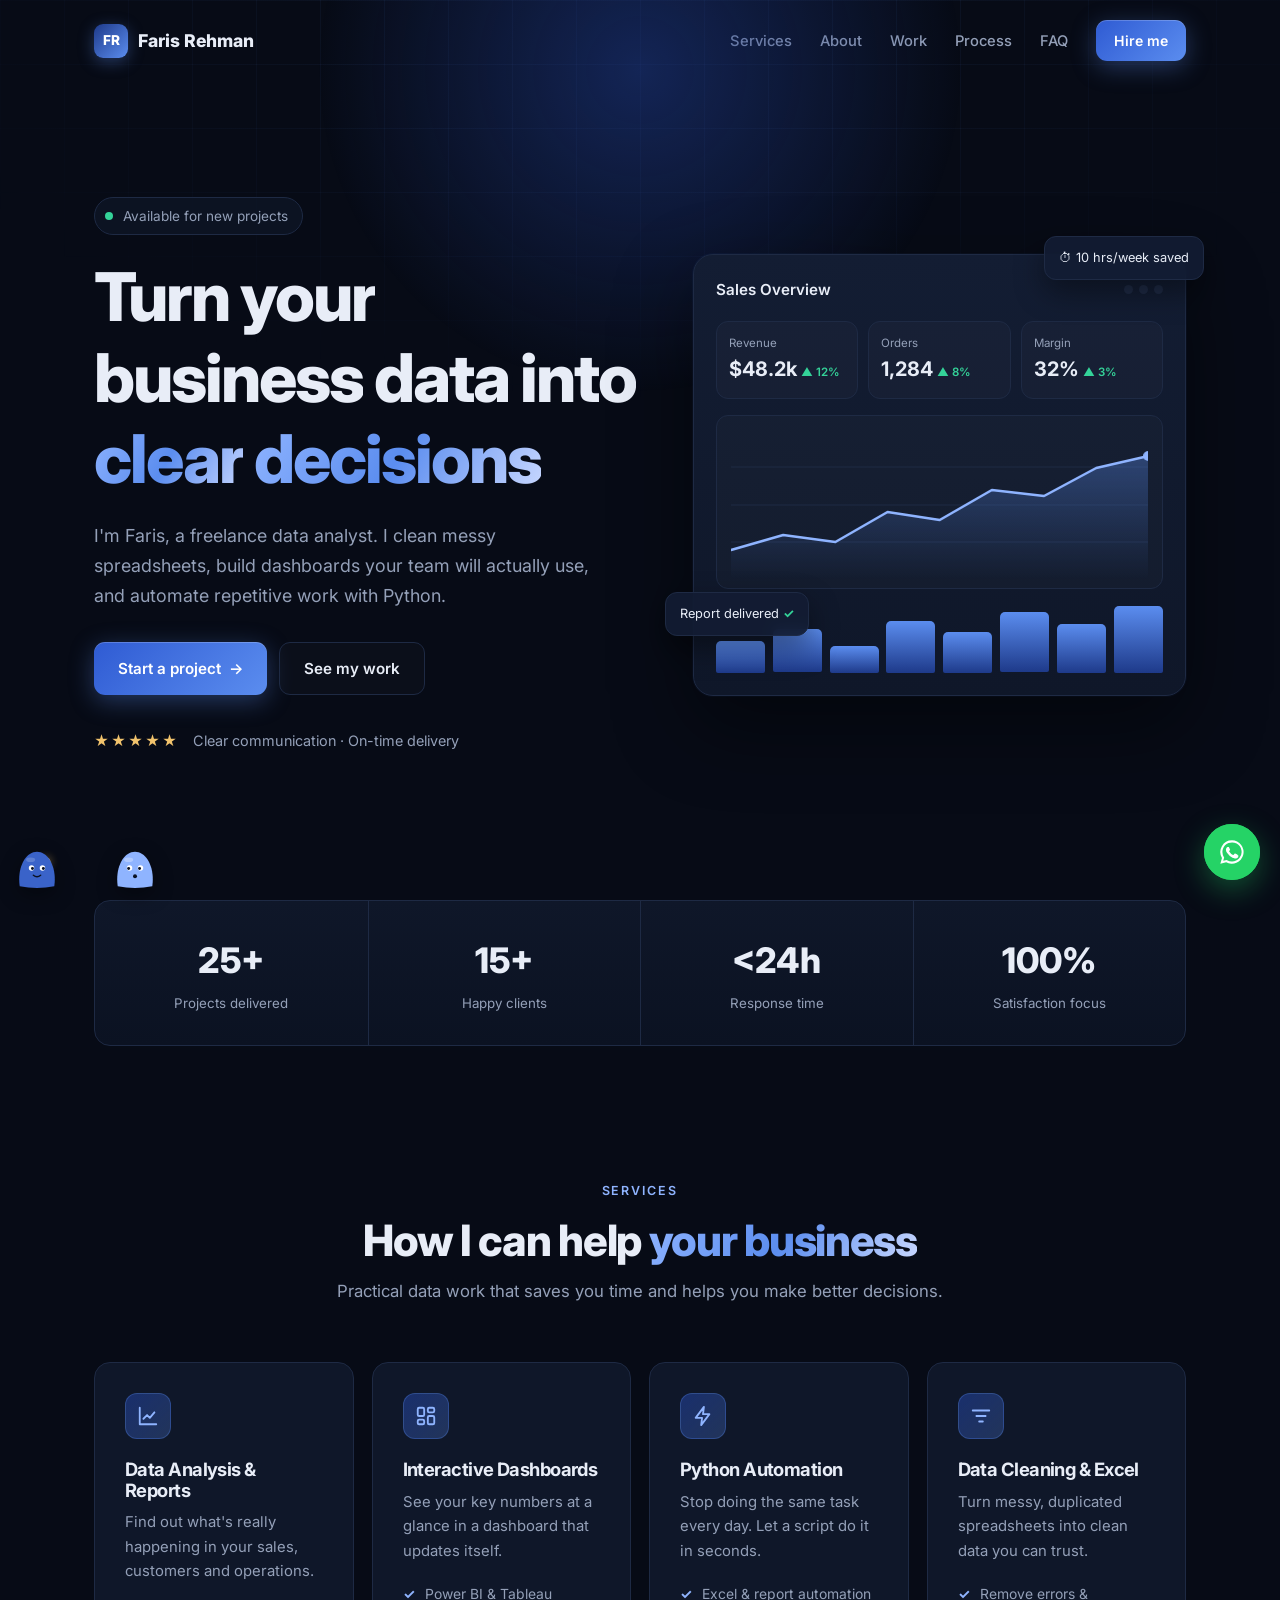
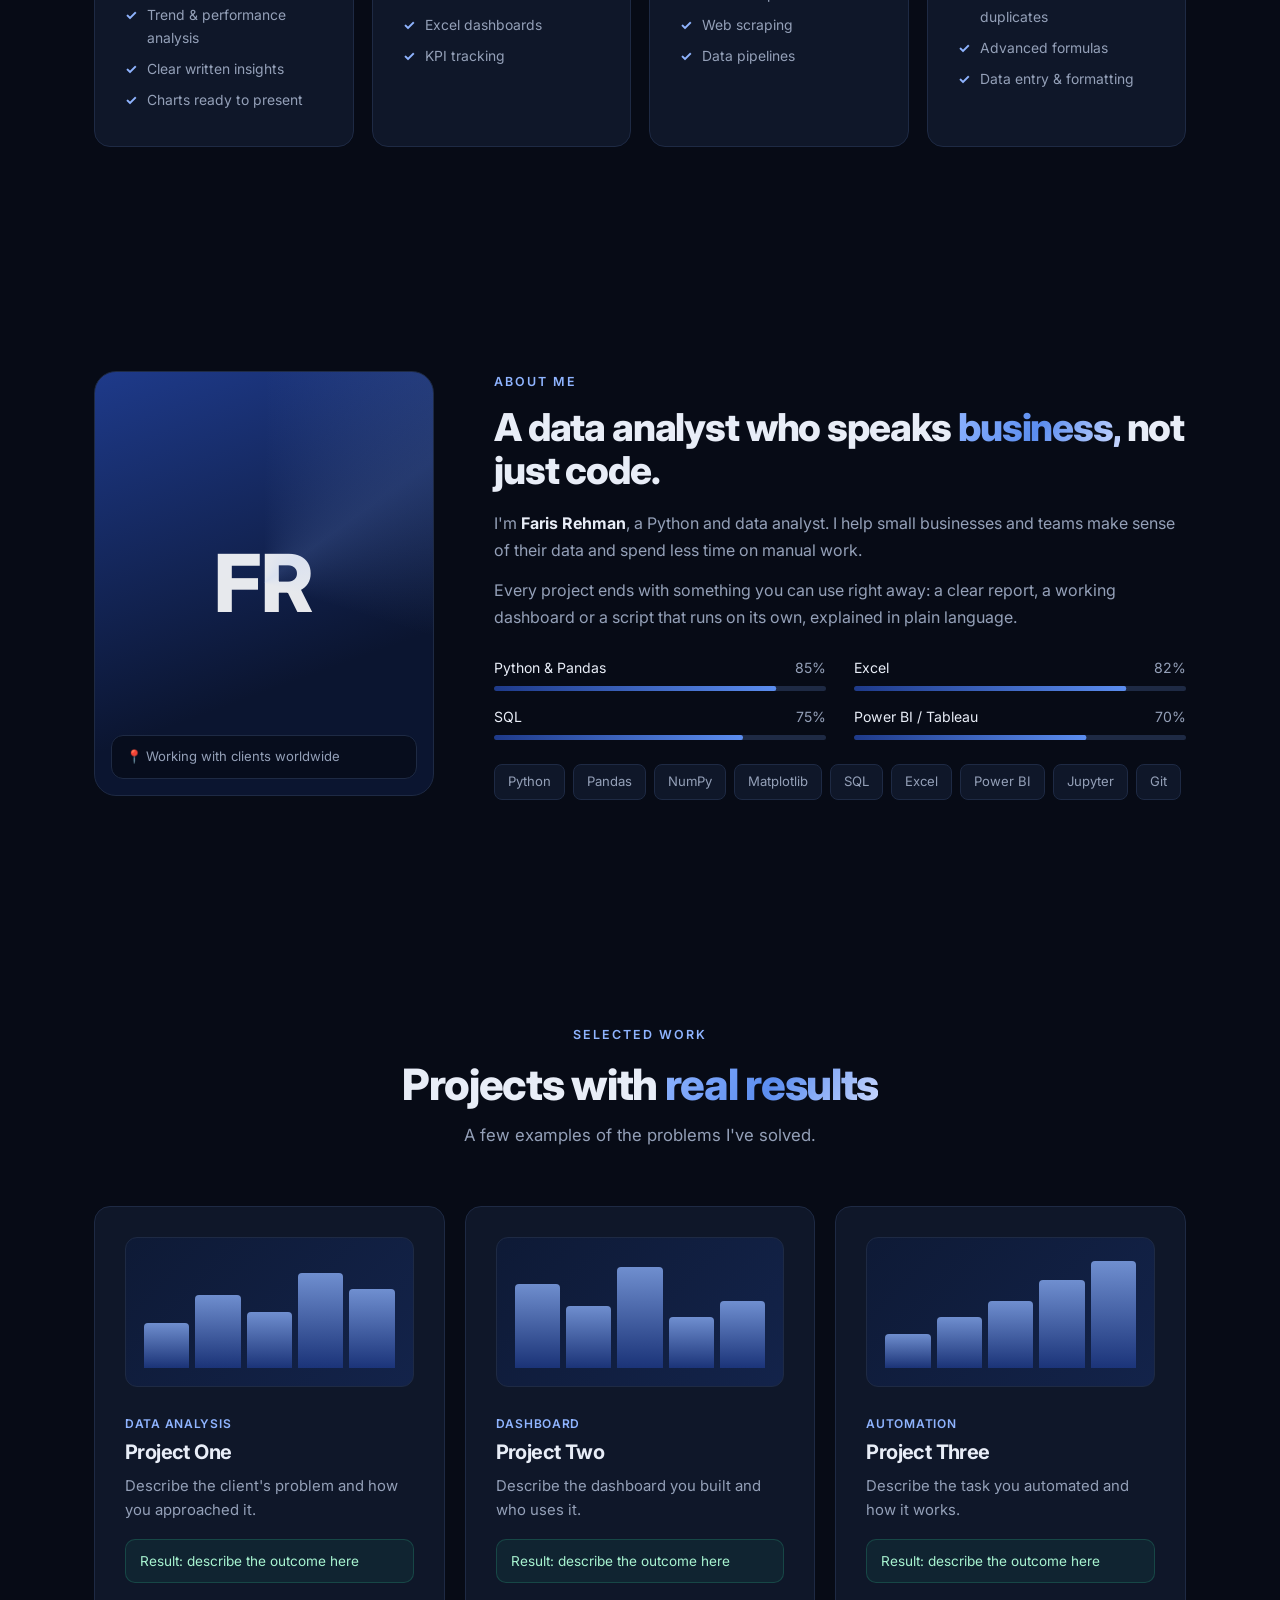
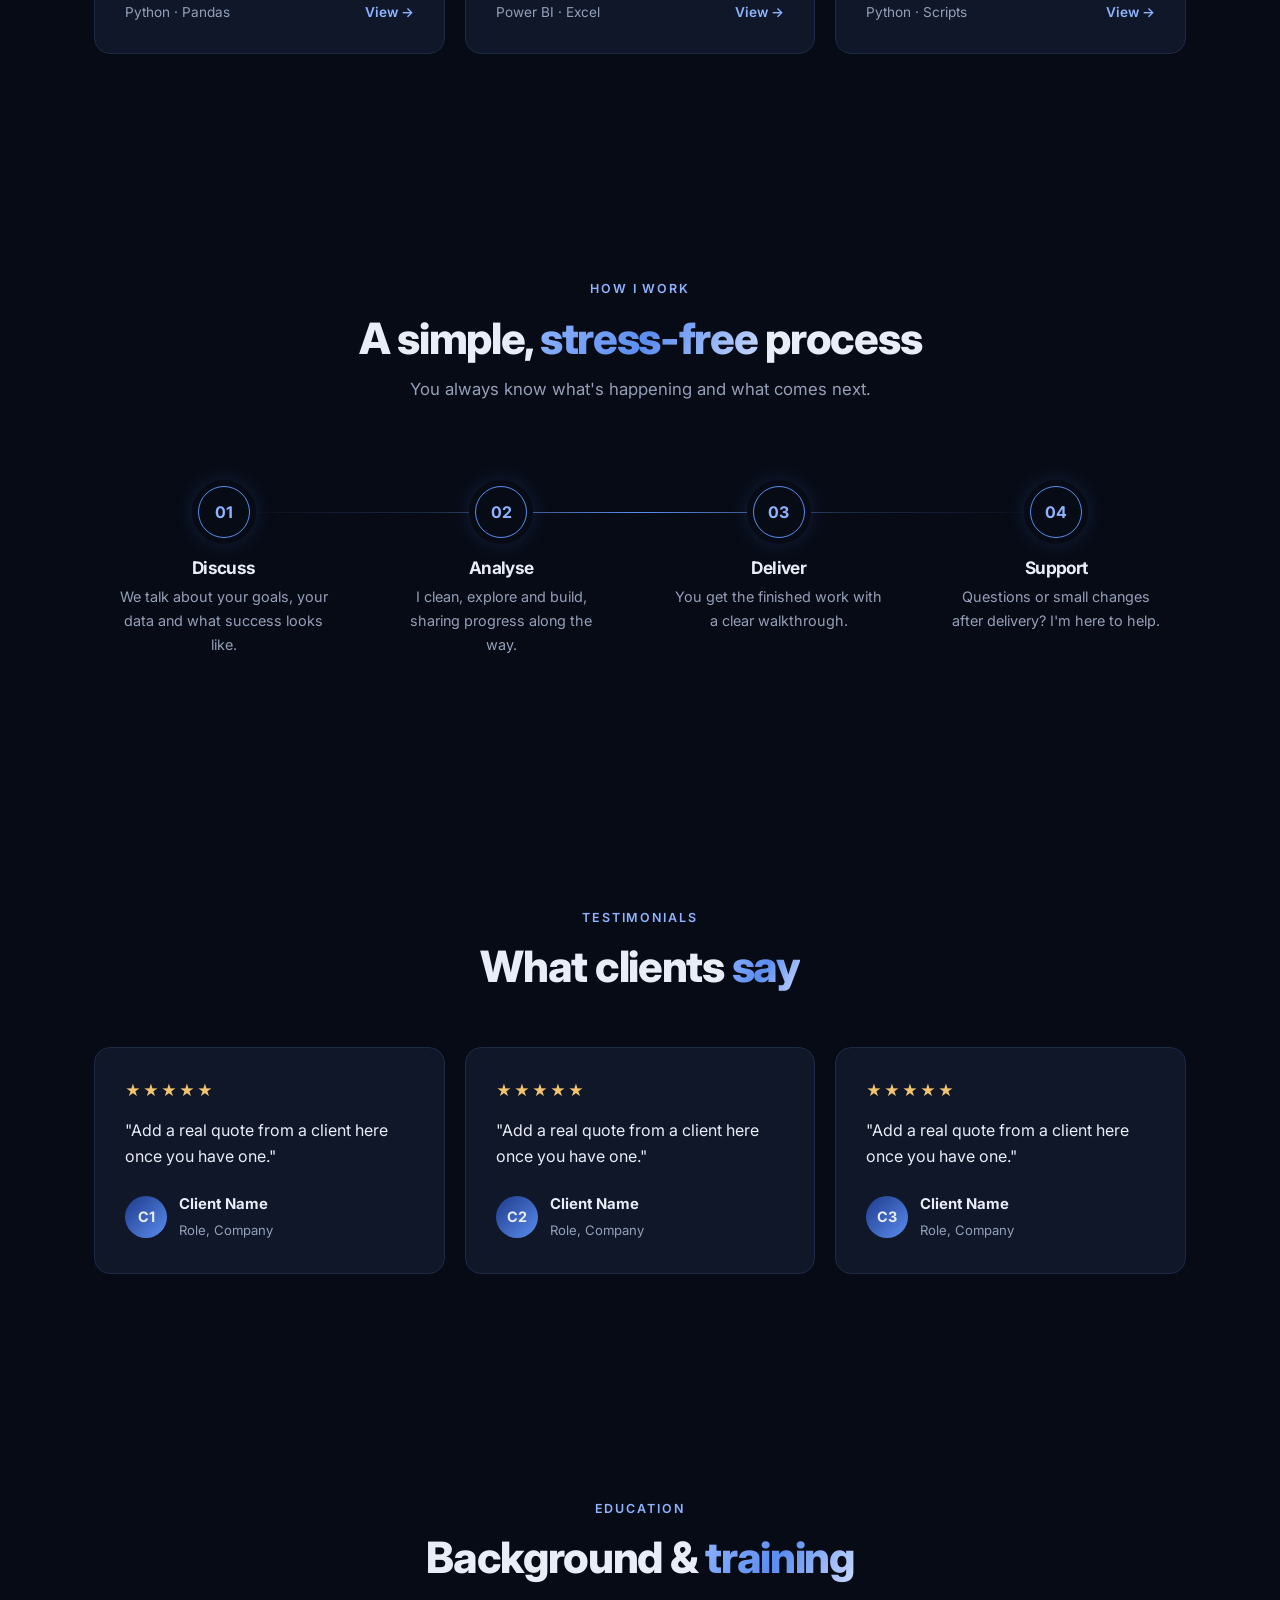
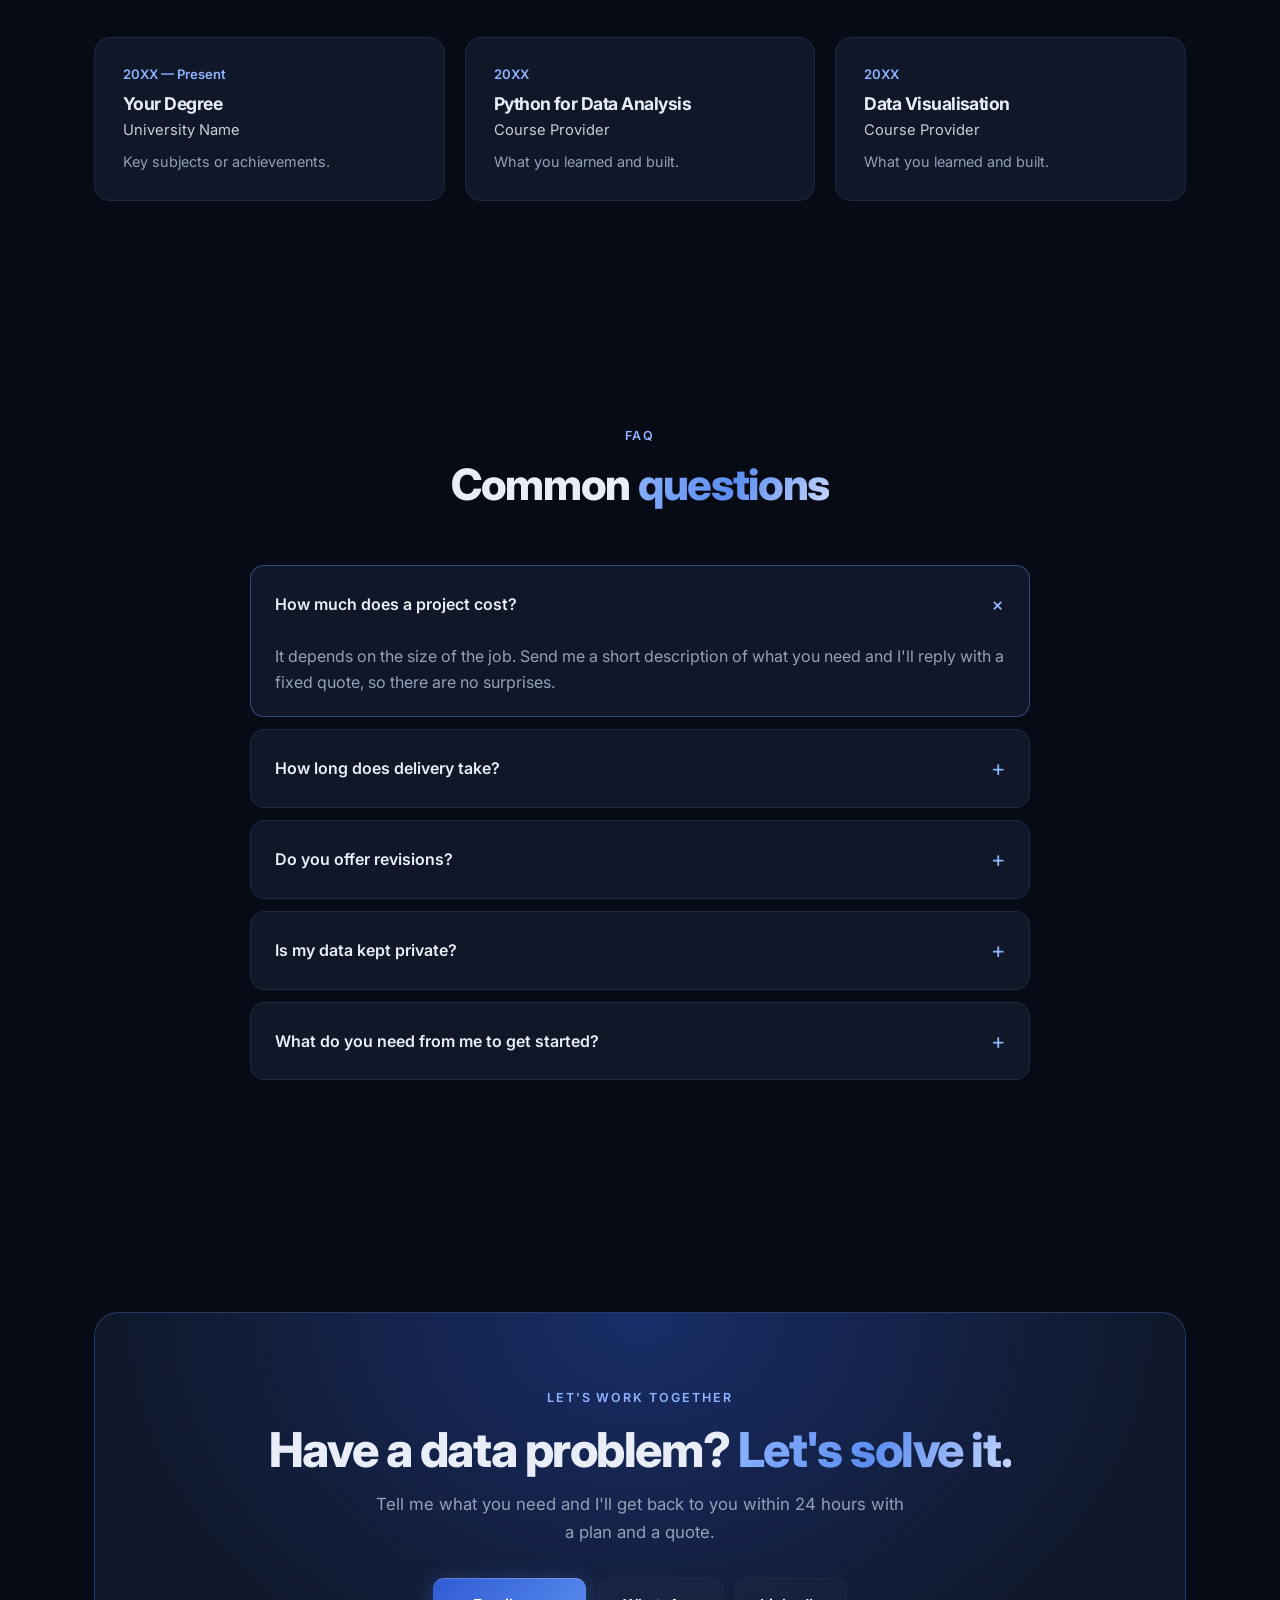
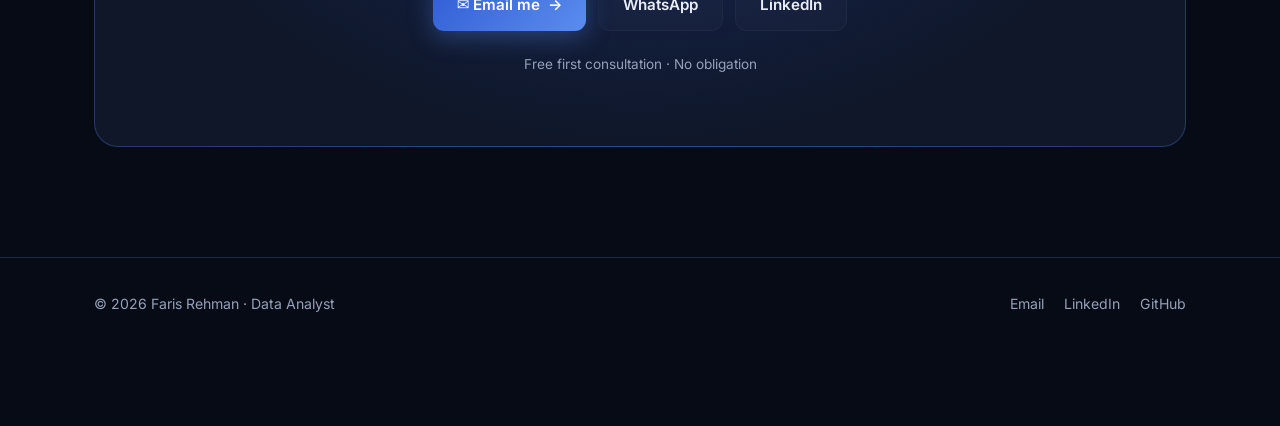
==== commit fdb0278f: "Redesign portfolio as a dark navy freelance site for clients Dark premium navy theme with an animate" ====
--- a/portfolio/index.html
+++ b/portfolio/index.html
@@ -3,35 +3,26 @@
 <head>
   <meta charset="utf-8">
   <meta name="viewport" content="width=device-width, initial-scale=1">
-  <title>Faris Rehman — Portfolio</title>
-  <meta name="description" content="Faris Rehman — Python & Data Analyst portfolio.">
+  <title>Faris Rehman — Data Analyst for Hire</title>
+  <meta name="description" content="Faris Rehman helps businesses turn data into decisions: data analysis, dashboards, Python automation and Excel data cleaning.">
   <link rel="preconnect" href="https://fonts.googleapis.com">
   <link rel="preconnect" href="https://fonts.gstatic.com" crossorigin>
-  <link href="https://fonts.googleapis.com/css2?family=Inter:wght@400;500;600&family=Fraunces:opsz,wght@9..144,500;9..144,600&display=swap" rel="stylesheet">
+  <link href="https://fonts.googleapis.com/css2?family=Inter:wght@400;500;600;700;800&display=swap" rel="stylesheet">
   <style>
     :root {
-      --bg: #faf9fc;
-      --surface: #ffffff;
-      --ink: #1c1a24;
-      --muted: #5f5b6e;
-      --line: #e7e4ee;
-      --accent: #5b4bc4;
-      --accent-soft: #eeebfb;
-      --shadow: 0 1px 2px rgba(28, 26, 36, .04), 0 8px 24px rgba(28, 26, 36, .06);
-      --radius: 14px;
+      --bg: #070b16;
+      --bg-2: #0b1222;
+      --surface: #0f1729;
+      --surface-2: #131d33;
+      --line: #1e2a44;
+      --ink: #e8edf7;
+      --muted: #94a0b8;
+      --navy: #1e3a8a;
+      --accent: #5b8def;
+      --accent-2: #8fb4ff;
+      --gold: #f2c46d;
+      --radius: 16px;
       --ease: cubic-bezier(.22, .61, .36, 1);
-    }
-    @media (prefers-color-scheme: dark) {
-      :root {
-        --bg: #121118;
-        --surface: #1a1922;
-        --ink: #ecebf2;
-        --muted: #a5a1b5;
-        --line: #2b2936;
-        --accent: #a597ff;
-        --accent-soft: #24213a;
-        --shadow: 0 1px 2px rgba(0,0,0,.3), 0 8px 24px rgba(0,0,0,.25);
-      }
     }
     * { box-sizing: border-box; margin: 0; padding: 0; }
     html { scroll-behavior: smooth; overflow-x: hidden; }
@@ -39,291 +30,470 @@
       font-family: "Inter", system-ui, -apple-system, sans-serif;
       background: var(--bg); color: var(--ink);
       line-height: 1.65; font-size: 16px;
-      -webkit-font-smoothing: antialiased;
-      overflow-x: hidden;
-    }
-    h1, h2, h3 { font-family: "Fraunces", Georgia, serif; font-weight: 600; letter-spacing: -.01em; line-height: 1.15; }
-    a { color: inherit; }
-    .wrap { max-width: 1080px; margin: 0 auto; padding: 0 24px; }
-
-    /* Scroll progress */
-    .progress { position: fixed; top: 0; left: 0; height: 2px; width: 100%; background: var(--accent); transform-origin: 0 50%; transform: scaleX(0); z-index: 30; }
+      -webkit-font-smoothing: antialiased; overflow-x: hidden;
+    }
+    h1, h2, h3 { font-family: "Inter", sans-serif; letter-spacing: -.03em; line-height: 1.12; }
+    a { color: inherit; text-decoration: none; }
+    .wrap { max-width: 1140px; margin: 0 auto; padding: 0 24px; }
+    .grad { background: linear-gradient(120deg, var(--accent-2), var(--accent) 50%, #c9d8ff); -webkit-background-clip: text; background-clip: text; color: transparent; }
+
+    /* Background grid + glow */
+    .bg-grid {
+      position: fixed; inset: 0; z-index: 0; pointer-events: none;
+      background-image: linear-gradient(rgba(91,141,239,.06) 1px, transparent 1px), linear-gradient(90deg, rgba(91,141,239,.06) 1px, transparent 1px);
+      background-size: 64px 64px;
+      mask-image: radial-gradient(ellipse 80% 60% at 50% 0%, #000 30%, transparent 75%);
+      -webkit-mask-image: radial-gradient(ellipse 80% 60% at 50% 0%, #000 30%, transparent 75%);
+    }
+    .glow {
+      position: absolute; width: 700px; height: 700px; left: 50%; top: -280px; transform: translateX(-50%);
+      background: radial-gradient(circle, rgba(30,58,138,.55), transparent 65%);
+      pointer-events: none; animation: glow 10s ease-in-out infinite alternate;
+    }
+    @keyframes glow { to { transform: translateX(-42%) scale(1.15); opacity: .8; } }
+    header, main, footer { position: relative; z-index: 1; }
+
+    .progress { position: fixed; top: 0; left: 0; height: 2px; width: 100%; background: linear-gradient(90deg, var(--navy), var(--accent)); transform-origin: 0 50%; transform: scaleX(0); z-index: 40; }
 
     /* Nav */
-    nav {
-      position: fixed; top: 0; left: 0; right: 0; z-index: 20;
-      transition: background .3s, box-shadow .3s, padding .3s;
-      padding: 22px 0;
-    }
-    nav.scrolled { background: color-mix(in srgb, var(--bg) 85%, transparent); backdrop-filter: blur(12px); box-shadow: 0 1px 0 var(--line); padding: 14px 0; }
-    nav .wrap { display: flex; align-items: center; justify-content: space-between; }
-    .logo { font-family: "Fraunces", serif; font-size: 1.25rem; font-weight: 600; text-decoration: none; }
-    .logo span { color: var(--accent); }
-    nav ul { list-style: none; display: flex; gap: 30px; }
-    nav ul a { text-decoration: none; color: var(--muted); font-size: .93rem; font-weight: 500; position: relative; transition: color .2s; }
-    nav ul a::after { content: ""; position: absolute; left: 0; right: 0; bottom: -5px; height: 1.5px; background: var(--accent); transform: scaleX(0); transform-origin: left; transition: transform .3s var(--ease); }
+    nav { position: fixed; top: 0; left: 0; right: 0; z-index: 30; padding: 20px 0; transition: background .3s, padding .3s, border-color .3s; border-bottom: 1px solid transparent; }
+    nav.scrolled { background: rgba(7,11,22,.78); backdrop-filter: blur(14px); -webkit-backdrop-filter: blur(14px); padding: 12px 0; border-color: var(--line); }
+    nav .wrap { display: flex; align-items: center; justify-content: space-between; gap: 20px; }
+    .logo { display: flex; align-items: center; gap: 10px; font-family: "Inter", sans-serif; font-weight: 800; font-size: 1.1rem; }
+    .logo-mark { width: 34px; height: 34px; border-radius: 9px; display: grid; place-items: center; background: linear-gradient(135deg, var(--navy), var(--accent)); font-size: .85rem; color: #fff; box-shadow: 0 4px 16px rgba(91,141,239,.35); }
+    nav ul { list-style: none; display: flex; gap: 28px; align-items: center; }
+    nav ul a { color: var(--muted); font-size: .92rem; font-weight: 500; transition: color .2s; }
     nav ul a:hover, nav ul a.active { color: var(--ink); }
-    nav ul a:hover::after, nav ul a.active::after { transform: scaleX(1); }
     .menu-btn { display: none; background: none; border: 0; color: var(--ink); font-size: 1.4rem; cursor: pointer; }
 
-    /* Hero */
-    .hero { min-height: 100vh; display: flex; align-items: center; position: relative; overflow: hidden; padding: 120px 0 80px; }
-    .hero-bg {
-      position: absolute; width: 560px; height: 560px; right: -120px; top: 10%;
-      background: radial-gradient(circle at 30% 30%, var(--accent-soft), transparent 65%);
-      border-radius: 50%; filter: blur(10px);
-      animation: breathe 14s ease-in-out infinite alternate;
-      pointer-events: none;
-    }
-    @keyframes breathe { to { transform: translate(-60px, 40px) scale(1.12); } }
-    .eyebrow { display: inline-flex; align-items: center; gap: 10px; font-size: .85rem; font-weight: 500; color: var(--muted); padding: 6px 14px; border: 1px solid var(--line); border-radius: 999px; background: var(--surface); }
-    .dot { width: 8px; height: 8px; border-radius: 50%; background: #2fb67c; box-shadow: 0 0 0 0 rgba(47,182,124,.5); animation: pulse 2.4s infinite; }
-    @keyframes pulse { 70% { box-shadow: 0 0 0 8px rgba(47,182,124,0); } 100% { box-shadow: 0 0 0 0 rgba(47,182,124,0); } }
-    .hero h1 { font-size: clamp(2.6rem, 7vw, 4.6rem); margin: 22px 0 14px; }
-    .hero h1 .line { display: block; overflow: hidden; }
-    .hero h1 .line > span { display: inline-block; transform: translateY(105%); animation: rise .9s var(--ease) forwards; }
-    .hero h1 .line:nth-child(2) > span { animation-delay: .12s; color: var(--accent); font-style: italic; }
-    @keyframes rise { to { transform: none; } }
-    .hero p.lead { max-width: 540px; font-size: 1.12rem; color: var(--muted); }
-    .fade-in { opacity: 0; animation: fadeUp .8s var(--ease) forwards; }
-    .d1 { animation-delay: .35s; } .d2 { animation-delay: .5s; } .d3 { animation-delay: .65s; }
-    @keyframes fadeUp { from { opacity: 0; transform: translateY(14px); } to { opacity: 1; transform: none; } }
-    .btns { display: flex; gap: 12px; margin-top: 34px; flex-wrap: wrap; }
-    .btn { display: inline-flex; align-items: center; gap: 8px; padding: 12px 22px; border-radius: 10px; font-weight: 500; font-size: .95rem; text-decoration: none; transition: transform .25s var(--ease), box-shadow .25s, background .25s; }
-    .btn.primary { background: var(--ink); color: var(--bg); }
-    .btn.ghost { border: 1px solid var(--line); background: var(--surface); }
-    .btn:hover { transform: translateY(-2px); box-shadow: var(--shadow); }
+    /* Buttons */
+    .btn { position: relative; overflow: hidden; display: inline-flex; align-items: center; gap: 8px; padding: 13px 24px; border-radius: 11px; font-weight: 600; font-size: .95rem; transition: transform .25s var(--ease), box-shadow .25s, background .25s, border-color .25s; cursor: pointer; }
+    .btn.primary { background: linear-gradient(135deg, #2f5bd3, var(--accent)); color: #fff; box-shadow: 0 6px 24px rgba(91,141,239,.35), inset 0 1px 0 rgba(255,255,255,.2); }
+    .btn.primary::after { content: ""; position: absolute; top: 0; left: -80%; width: 50%; height: 100%; background: linear-gradient(100deg, transparent, rgba(255,255,255,.35), transparent); transform: skewX(-20deg); animation: shine 4.5s ease-in-out infinite; }
+    @keyframes shine { 0%, 70% { left: -80%; } 100% { left: 130%; } }
+    .btn.ghost { border: 1px solid var(--line); background: rgba(255,255,255,.02); color: var(--ink); }
+    .btn.ghost:hover { border-color: var(--accent); }
+    .btn:hover { transform: translateY(-2px); }
+    .btn.primary:hover { box-shadow: 0 10px 32px rgba(91,141,239,.5); }
     .btn .arrow { transition: transform .25s var(--ease); }
     .btn:hover .arrow { transform: translateX(3px); }
-    .scroll-cue { position: absolute; bottom: 32px; left: 50%; transform: translateX(-50%); font-size: .75rem; letter-spacing: .15em; text-transform: uppercase; color: var(--muted); display: flex; flex-direction: column; align-items: center; gap: 10px; }
-    .scroll-cue i { width: 1px; height: 40px; background: linear-gradient(var(--muted), transparent); animation: drop 2s var(--ease) infinite; transform-origin: top; }
-    @keyframes drop { 0% { transform: scaleY(0); } 50% { transform: scaleY(1); } 100% { transform: scaleY(1); opacity: 0; } }
+    .btn.sm { padding: 9px 18px; font-size: .88rem; }
+
+    /* Hero */
+    .hero { position: relative; min-height: 100vh; display: flex; align-items: center; padding: 130px 0 80px; overflow: hidden; }
+    .hero-grid { display: grid; grid-template-columns: 1.1fr 1fr; gap: 56px; align-items: center; }
+    .badge { display: inline-flex; align-items: center; gap: 10px; padding: 7px 14px 7px 10px; border-radius: 999px; border: 1px solid var(--line); background: rgba(15,23,41,.7); font-size: .85rem; color: var(--muted); }
+    .dot { width: 8px; height: 8px; border-radius: 50%; background: #34d399; animation: pulse 2.2s infinite; }
+    @keyframes pulse { 0% { box-shadow: 0 0 0 0 rgba(52,211,153,.55); } 70% { box-shadow: 0 0 0 9px rgba(52,211,153,0); } 100% { box-shadow: 0 0 0 0 rgba(52,211,153,0); } }
+    .hero h1 { font-size: clamp(2.5rem, 6vw, 4.2rem); font-weight: 800; margin: 24px 0 20px; }
+    .hero h1 .w { display: inline-block; overflow: hidden; vertical-align: bottom; padding-bottom: .08em; }
+    .hero h1 .w > span { display: inline-block; transform: translateY(110%); animation: rise .9s var(--ease) forwards; animation-delay: calc(var(--i) * 70ms + 100ms); }
+    @keyframes rise { to { transform: none; } }
+    .hero .lead { font-size: 1.12rem; color: var(--muted); max-width: 520px; }
+    .fade { opacity: 0; animation: fadeUp .9s var(--ease) forwards; animation-delay: var(--d, .6s); }
+    @keyframes fadeUp { from { opacity: 0; transform: translateY(16px); } to { opacity: 1; transform: none; } }
+    .btns { display: flex; gap: 12px; margin-top: 32px; flex-wrap: wrap; }
+    .trust { display: flex; align-items: center; gap: 14px; margin-top: 34px; color: var(--muted); font-size: .9rem; }
+    .stars { color: var(--gold); letter-spacing: 2px; }
+
+    /* Hero dashboard card */
+    .dash { position: relative; background: linear-gradient(180deg, var(--surface-2), var(--surface)); border: 1px solid var(--line); border-radius: 20px; padding: 22px; box-shadow: 0 30px 80px rgba(0,0,0,.45), 0 0 0 1px rgba(91,141,239,.05); animation: floaty 7s ease-in-out infinite; }
+    @keyframes floaty { 50% { transform: translateY(-10px); } }
+    .dash-top { display: flex; justify-content: space-between; align-items: center; margin-bottom: 18px; }
+    .dash-top .t { font-weight: 600; font-size: .95rem; }
+    .dash-top .lights { display: flex; gap: 6px; }
+    .dash-top .lights i { width: 9px; height: 9px; border-radius: 50%; background: var(--line); }
+    .kpis { display: grid; grid-template-columns: repeat(3, 1fr); gap: 10px; margin-bottom: 16px; }
+    .kpi { background: rgba(255,255,255,.02); border: 1px solid var(--line); border-radius: 12px; padding: 12px; }
+    .kpi small { color: var(--muted); font-size: .72rem; display: block; }
+    .kpi b { font-family: "Inter", sans-serif; font-size: 1.25rem; }
+    .kpi .up { color: #34d399; font-size: .72rem; font-weight: 600; }
+    .chart { background: rgba(255,255,255,.015); border: 1px solid var(--line); border-radius: 12px; padding: 14px 14px 8px; }
+    .chart svg { width: 100%; height: 150px; display: block; }
+    .chart .line { stroke-dasharray: 600; stroke-dashoffset: 600; animation: draw 2.2s .8s var(--ease) forwards; }
+    .chart .area { opacity: 0; animation: fadeIn 1.2s 1.8s forwards; }
+    .chart .pt { opacity: 0; animation: fadeIn .4s 2.6s forwards; }
+    @keyframes draw { to { stroke-dashoffset: 0; } }
+    @keyframes fadeIn { to { opacity: 1; } }
+    .bars { display: flex; align-items: flex-end; gap: 8px; height: 70px; margin-top: 14px; }
+    .bars i { flex: 1; border-radius: 5px 5px 2px 2px; background: linear-gradient(180deg, var(--accent), var(--navy)); transform: scaleY(0); transform-origin: bottom; animation: grow 1s var(--ease) forwards; }
+    @keyframes grow { to { transform: scaleY(1); } }
+    .float-chip { position: absolute; padding: 10px 14px; border-radius: 12px; background: rgba(19,29,51,.92); border: 1px solid var(--line); font-size: .8rem; box-shadow: 0 12px 30px rgba(0,0,0,.4); backdrop-filter: blur(6px); }
+    .float-chip b { color: #34d399; }
+    .float-chip.c1 { left: -28px; bottom: 60px; animation: floaty 6s 1s ease-in-out infinite; }
+    .float-chip.c2 { right: -18px; top: -18px; animation: floaty 6s 2s ease-in-out infinite; }
 
     /* Sections */
-    section.block { padding: 110px 0; }
-    .label { font-size: .8rem; font-weight: 600; letter-spacing: .14em; text-transform: uppercase; color: var(--accent); margin-bottom: 10px; }
-    .block h2 { font-size: clamp(1.9rem, 4vw, 2.6rem); margin-bottom: 44px; max-width: 620px; }
-
-    .reveal { opacity: 0; transform: translateY(24px); transition: opacity .8s var(--ease), transform .8s var(--ease); transition-delay: var(--delay, 0s); }
+    section.block { padding: 110px 0; position: relative; }
+    .head { text-align: center; max-width: 660px; margin: 0 auto 56px; }
+    .eyebrow { display: inline-block; font-size: .78rem; font-weight: 600; letter-spacing: .16em; text-transform: uppercase; color: var(--accent-2); margin-bottom: 14px; }
+    .head h2 { font-size: clamp(1.9rem, 4vw, 2.7rem); font-weight: 800; margin-bottom: 14px; }
+    .head p { color: var(--muted); font-size: 1.05rem; }
+
+    .reveal { opacity: 0; transform: translateY(26px); transition: opacity .9s var(--ease), transform .9s var(--ease); transition-delay: var(--delay, 0s); }
     .reveal.show { opacity: 1; transform: none; }
 
-    .card { background: var(--surface); border: 1px solid var(--line); border-radius: var(--radius); padding: 28px; transition: transform .35s var(--ease), box-shadow .35s, border-color .35s; }
-    .card:hover { transform: translateY(-4px); box-shadow: var(--shadow); border-color: color-mix(in srgb, var(--accent) 30%, var(--line)); }
+    .card { position: relative; background: var(--surface); border: 1px solid var(--line); border-radius: var(--radius); padding: 30px; transition: transform .4s var(--ease), border-color .4s, box-shadow .4s; overflow: hidden; }
+    .card::before { content: ""; position: absolute; inset: 0; border-radius: inherit; background: radial-gradient(400px circle at var(--mx, 50%) var(--my, 50%), rgba(91,141,239,.12), transparent 45%); opacity: 0; transition: opacity .4s; pointer-events: none; }
+    .card:hover { transform: translateY(-5px); border-color: rgba(91,141,239,.45); box-shadow: 0 20px 50px rgba(0,0,0,.35); }
+    .card:hover::before { opacity: 1; }
+    .card > * { position: relative; }
+
+    /* Stats bar */
+    .stats { display: grid; grid-template-columns: repeat(4, 1fr); border: 1px solid var(--line); border-radius: var(--radius); background: linear-gradient(180deg, var(--surface), var(--bg-2)); }
+    .stat { padding: 30px 20px; text-align: center; }
+    .stat + .stat { border-left: 1px solid var(--line); }
+    .stat b { display: block; font-family: "Inter", sans-serif; font-size: 2.2rem; font-weight: 800; }
+    .stat small { color: var(--muted); }
+
+    /* Services */
+    .grid-4 { display: grid; grid-template-columns: repeat(4, 1fr); gap: 18px; }
+    .grid-2 { display: grid; grid-template-columns: repeat(2, 1fr); gap: 20px; }
+    .grid-3 { display: grid; grid-template-columns: repeat(3, 1fr); gap: 20px; }
+    .ico { width: 46px; height: 46px; border-radius: 12px; display: grid; place-items: center; margin-bottom: 20px; background: linear-gradient(135deg, rgba(30,58,138,.7), rgba(91,141,239,.25)); border: 1px solid rgba(91,141,239,.3); color: var(--accent-2); transition: transform .4s var(--ease); }
+    .card:hover .ico { transform: rotate(-6deg) scale(1.06); }
+    .ico svg { width: 22px; height: 22px; }
+    .service h3 { font-size: 1.15rem; margin-bottom: 10px; }
+    .service p { color: var(--muted); font-size: .93rem; margin-bottom: 16px; }
+    .service ul { list-style: none; font-size: .87rem; color: var(--muted); }
+    .service li { padding: 4px 0 4px 22px; position: relative; }
+    .service li::before { content: "✓"; position: absolute; left: 0; color: var(--accent-2); font-weight: 700; }
 
     /* About */
-    .about { display: grid; grid-template-columns: 1.3fr 1fr; gap: 56px; align-items: start; }
-    .about p { color: var(--muted); margin-bottom: 16px; font-size: 1.05rem; }
-    .about p strong { color: var(--ink); font-weight: 600; }
-    .stats { display: grid; grid-template-columns: 1fr 1fr; gap: 14px; }
-    .stat { padding: 22px; }
-    .stat b { display: block; font-family: "Fraunces", serif; font-size: 2.1rem; font-weight: 600; line-height: 1; margin-bottom: 6px; }
-    .stat small { color: var(--muted); font-size: .88rem; }
-
-    /* Skills */
-    .skills { display: grid; grid-template-columns: repeat(3, 1fr); gap: 20px; }
-    .skills h3 { font-size: 1.15rem; margin-bottom: 20px; display: flex; align-items: center; gap: 10px; }
-    .ico { width: 34px; height: 34px; border-radius: 9px; display: grid; place-items: center; background: var(--accent-soft); color: var(--accent); }
-    .ico svg { width: 18px; height: 18px; }
-    .skill { margin-bottom: 16px; }
-    .skill .row { display: flex; justify-content: space-between; font-size: .9rem; margin-bottom: 7px; }
-    .skill .row span:last-child { color: var(--muted); font-variant-numeric: tabular-nums; }
+    .about { display: grid; grid-template-columns: 340px 1fr; gap: 60px; align-items: center; }
+    .portrait { position: relative; aspect-ratio: 4/5; border-radius: 22px; background: linear-gradient(160deg, var(--navy), #0b1530 70%); border: 1px solid var(--line); display: grid; place-items: center; overflow: hidden; }
+    .portrait span { font-family: "Inter", sans-serif; font-size: 5rem; font-weight: 800; color: rgba(255,255,255,.9); }
+    .portrait::after { content: ""; position: absolute; inset: -50%; background: conic-gradient(from 0deg, transparent, rgba(143,180,255,.15), transparent 30%); animation: spin 9s linear infinite; }
+    @keyframes spin { to { transform: rotate(360deg); } }
+    .portrait small { position: absolute; bottom: 16px; left: 16px; right: 16px; z-index: 1; padding: 10px 14px; border-radius: 12px; background: rgba(7,11,22,.7); backdrop-filter: blur(6px); font-size: .82rem; color: var(--muted); border: 1px solid var(--line); }
+    .about h2 { font-size: clamp(1.8rem, 3.6vw, 2.4rem); font-weight: 800; margin-bottom: 18px; }
+    .about p { color: var(--muted); margin-bottom: 14px; }
+    .about p strong { color: var(--ink); }
+    .skills { margin-top: 26px; display: grid; grid-template-columns: 1fr 1fr; gap: 14px 28px; }
+    .skill .row { display: flex; justify-content: space-between; font-size: .88rem; margin-bottom: 7px; }
+    .skill .row span:last-child { color: var(--muted); }
     .bar { height: 5px; background: var(--line); border-radius: 5px; overflow: hidden; }
-    .bar i { display: block; height: 100%; width: 100%; background: var(--accent); border-radius: 5px; transform: scaleX(0); transform-origin: left; transition: transform 1.4s var(--ease); }
-    .tags { display: flex; flex-wrap: wrap; gap: 8px; margin-top: 30px; }
-    .tag { font-size: .85rem; padding: 6px 14px; border-radius: 999px; border: 1px solid var(--line); background: var(--surface); color: var(--muted); transition: color .2s, border-color .2s; }
-    .tag:hover { color: var(--accent); border-color: var(--accent); }
+    .bar i { display: block; height: 100%; background: linear-gradient(90deg, var(--navy), var(--accent)); border-radius: 5px; transform: scaleX(0); transform-origin: left; transition: transform 1.4s var(--ease); }
+    .tools { display: flex; flex-wrap: wrap; gap: 8px; margin-top: 24px; }
+    .tools span { font-size: .82rem; padding: 6px 13px; border-radius: 8px; border: 1px solid var(--line); background: var(--surface); color: var(--muted); }
 
     /* Projects */
-    .projects { display: grid; grid-template-columns: repeat(2, 1fr); gap: 20px; }
-    .project { display: flex; flex-direction: column; position: relative; overflow: hidden; }
-    .project .num { font-family: "Fraunces", serif; font-size: .95rem; color: var(--accent); margin-bottom: 14px; }
-    .project h3 { font-size: 1.35rem; margin-bottom: 10px; }
-    .project p { color: var(--muted); flex: 1; }
-    .project .meta { display: flex; flex-wrap: wrap; gap: 6px; margin: 20px 0 18px; }
-    .project .meta span { font-size: .78rem; padding: 3px 10px; border-radius: 6px; background: var(--accent-soft); color: var(--accent); font-weight: 500; }
-    .project a { font-weight: 500; font-size: .92rem; text-decoration: none; display: inline-flex; gap: 6px; align-items: center; }
-    .project a .arrow { transition: transform .25s var(--ease); }
-    .project:hover a .arrow { transform: translate(3px, -3px); }
-    .project::after { content: ""; position: absolute; left: 0; top: 0; height: 3px; width: 100%; background: var(--accent); transform: scaleX(0); transform-origin: left; transition: transform .5s var(--ease); }
-    .project:hover::after { transform: scaleX(1); }
+    .project .thumb { height: 150px; border-radius: 12px; margin-bottom: 22px; border: 1px solid var(--line); background: linear-gradient(135deg, #0e1a36, #13234a); position: relative; overflow: hidden; display: flex; align-items: flex-end; gap: 6px; padding: 18px; }
+    .project .thumb i { flex: 1; border-radius: 4px 4px 0 0; background: linear-gradient(180deg, var(--accent-2), var(--navy)); opacity: .75; transition: transform .6s var(--ease); transform-origin: bottom; }
+    .project:hover .thumb i { transform: scaleY(1.12); }
+    .project .tag { font-size: .75rem; color: var(--accent-2); font-weight: 600; letter-spacing: .06em; text-transform: uppercase; }
+    .project h3 { font-size: 1.25rem; margin: 6px 0 10px; }
+    .project p { color: var(--muted); font-size: .93rem; }
+    .project .result { margin-top: 16px; padding: 10px 14px; border-radius: 10px; background: rgba(52,211,153,.07); border: 1px solid rgba(52,211,153,.2); font-size: .85rem; color: #a7f3d0; }
+    .project .meta { display: flex; justify-content: space-between; align-items: center; margin-top: 18px; font-size: .85rem; color: var(--muted); }
+    .project .meta a { color: var(--accent-2); font-weight: 600; }
+
+    /* Process */
+    .steps { counter-reset: s; position: relative; }
+    .steps::before { content: ""; position: absolute; top: 52px; left: 12%; right: 12%; height: 1px; background: linear-gradient(90deg, transparent, var(--line), var(--accent), var(--line), transparent); }
+    .step { text-align: center; padding: 26px 22px; }
+    .step .n { counter-increment: s; width: 52px; height: 52px; margin: 0 auto 20px; border-radius: 50%; display: grid; place-items: center; background: var(--bg); border: 1px solid var(--accent); color: var(--accent-2); font-weight: 700; font-family: "Inter", sans-serif; box-shadow: 0 0 0 6px var(--bg), 0 0 24px rgba(91,141,239,.3); position: relative; }
+    .step .n::before { content: "0" counter(s); }
+    .step h3 { font-size: 1.08rem; margin-bottom: 8px; }
+    .step p { color: var(--muted); font-size: .9rem; }
+
+    /* Testimonials */
+    .quote .stars { font-size: .95rem; margin-bottom: 14px; display: block; }
+    .quote p { font-size: 1rem; margin-bottom: 22px; }
+    .who { display: flex; align-items: center; gap: 12px; }
+    .who .av { width: 42px; height: 42px; border-radius: 50%; display: grid; place-items: center; background: linear-gradient(135deg, var(--navy), var(--accent)); font-weight: 700; font-size: .9rem; }
+    .who b { display: block; font-size: .93rem; }
+    .who small { color: var(--muted); font-size: .82rem; }
 
     /* Education */
-    .timeline { position: relative; max-width: 760px; }
-    .timeline::before { content: ""; position: absolute; left: 7px; top: 8px; bottom: 8px; width: 1px; background: var(--line); }
-    .t-item { position: relative; padding-left: 44px; padding-bottom: 40px; }
-    .t-item:last-child { padding-bottom: 0; }
-    .t-item::before { content: ""; position: absolute; left: 0; top: 6px; width: 15px; height: 15px; border-radius: 50%; background: var(--bg); border: 2px solid var(--accent); }
-    .t-item .date { font-size: .85rem; color: var(--muted); font-weight: 500; }
-    .t-item h3 { font-size: 1.25rem; margin: 4px 0 2px; }
-    .t-item .place { color: var(--accent); font-weight: 500; font-size: .95rem; }
-    .t-item p { color: var(--muted); margin-top: 8px; }
-
-    footer { border-top: 1px solid var(--line); padding: 40px 0 120px; color: var(--muted); font-size: .9rem; }
-    footer .wrap { display: flex; justify-content: space-between; flex-wrap: wrap; gap: 12px; }
-    footer a { text-decoration: none; color: var(--ink); font-weight: 500; }
-    footer a:hover { color: var(--accent); }
-
-    /* Two little buddies, bottom-left */
-    .buddies { position: fixed; left: 16px; bottom: 12px; width: 150px; height: 90px; z-index: 15; pointer-events: none; }
-    .buddy { position: absolute; bottom: 0; width: 46px; height: 44px; }
+    .edu { padding: 26px 28px; }
+    .edu .date { font-size: .82rem; color: var(--accent-2); font-weight: 600; }
+    .edu h3 { font-size: 1.1rem; margin: 8px 0 4px; }
+    .edu .place { color: var(--ink); opacity: .85; font-size: .92rem; }
+    .edu p { color: var(--muted); font-size: .9rem; margin-top: 8px; }
+
+    /* FAQ */
+    .faq { max-width: 780px; margin: 0 auto; }
+    .faq details { border: 1px solid var(--line); border-radius: 14px; background: var(--surface); margin-bottom: 12px; transition: border-color .3s; }
+    .faq details[open] { border-color: rgba(91,141,239,.45); }
+    .faq summary { list-style: none; cursor: pointer; padding: 20px 24px; font-weight: 600; display: flex; justify-content: space-between; align-items: center; gap: 16px; }
+    .faq summary::-webkit-details-marker { display: none; }
+    .faq summary::after { content: "+"; font-size: 1.4rem; font-weight: 400; color: var(--accent-2); transition: transform .3s var(--ease); }
+    .faq details[open] summary::after { transform: rotate(45deg); }
+    .faq .ans { padding: 0 24px 20px; color: var(--muted); animation: fadeUp .4s var(--ease); }
+
+    /* CTA */
+    .cta { text-align: center; padding: 70px 30px; border-radius: 24px; border: 1px solid rgba(91,141,239,.3); background: radial-gradient(ellipse at 50% 0%, rgba(30,58,138,.65), transparent 70%), var(--surface); position: relative; overflow: hidden; }
+    .cta h2 { font-size: clamp(1.9rem, 4.5vw, 3rem); font-weight: 800; margin-bottom: 14px; }
+    .cta p { color: var(--muted); max-width: 540px; margin: 0 auto 30px; font-size: 1.05rem; }
+    .cta .btns { justify-content: center; }
+    .cta small { display: block; margin-top: 22px; color: var(--muted); font-size: .85rem; }
+
+    footer { border-top: 1px solid var(--line); padding: 34px 0 110px; color: var(--muted); font-size: .88rem; }
+    footer .wrap { display: flex; justify-content: space-between; flex-wrap: wrap; gap: 14px; }
+    footer nav { position: static; padding: 0; display: flex; gap: 20px; }
+    footer a:hover { color: var(--ink); }
+
+    /* Floating WhatsApp */
+    .wa { position: fixed; right: 20px; bottom: 20px; z-index: 25; width: 56px; height: 56px; border-radius: 50%; display: grid; place-items: center; background: #25d366; color: #fff; box-shadow: 0 10px 30px rgba(37,211,102,.35); transition: transform .3s var(--ease); }
+    .wa:hover { transform: scale(1.08); }
+    .wa svg { width: 28px; height: 28px; }
+    .wa::before { content: ""; position: absolute; inset: 0; border-radius: 50%; border: 2px solid #25d366; animation: ring 2.4s infinite; }
+    @keyframes ring { from { transform: scale(1); opacity: .7; } to { transform: scale(1.6); opacity: 0; } }
+
+    /* Two buddies, bottom-left (navy edition) */
+    .buddies { position: fixed; left: 16px; bottom: 12px; width: 140px; height: 84px; z-index: 20; pointer-events: none; }
+    .buddy { position: absolute; bottom: 0; width: 42px; height: 40px; filter: drop-shadow(0 6px 10px rgba(0,0,0,.4)); }
     .buddy.a { left: 0; animation: bob 2.4s ease-in-out infinite; }
     .buddy.b { right: 0; animation: bob 2.4s 1.2s ease-in-out infinite; }
     .buddy svg { width: 100%; height: 100%; overflow: visible; }
-    @keyframes bob { 0%, 100% { transform: translateY(0); } 50% { transform: translateY(-12px); } }
+    @keyframes bob { 0%, 100% { transform: translateY(0); } 50% { transform: translateY(-11px); } }
     .buddy .lid { transform-box: fill-box; transform-origin: center; transform: scaleY(0); animation: blink 4.5s infinite; }
-    .buddy.b .lid { animation-delay: 1.5s; }
+    .buddy.b .lid { animation-delay: 1.6s; }
     @keyframes blink { 0%, 94%, 100% { transform: scaleY(0); } 97% { transform: scaleY(1); } }
-    .toss {
-      position: absolute; left: 0; top: 0; width: 10px; height: 10px; border-radius: 50%; background: var(--accent);
-      offset-path: path("M 34 62 Q 75 0 116 62"); offset-rotate: 0deg;
-      animation: toss 2.4s ease-in-out infinite alternate;
-    }
+    .toss { position: absolute; left: 0; top: 0; width: 9px; height: 9px; border-radius: 50%; background: var(--gold); box-shadow: 0 0 8px rgba(242,196,109,.6); offset-path: path("M 30 58 Q 70 0 110 58"); offset-rotate: 0deg; animation: toss 2.4s ease-in-out infinite alternate; }
     @keyframes toss { from { offset-distance: 0%; } to { offset-distance: 100%; } }
 
-    @media (max-width: 860px) {
-      .about { grid-template-columns: 1fr; gap: 36px; }
+    /* Responsive */
+    @media (max-width: 980px) {
+      .hero-grid { grid-template-columns: 1fr; gap: 60px; }
+      .dash { max-width: 520px; margin: 0 auto; width: 100%; }
+      .grid-4 { grid-template-columns: repeat(2, 1fr); }
+      .about { grid-template-columns: 1fr; }
+      .portrait { max-width: 300px; margin: 0 auto; width: 100%; }
+      .steps::before { display: none; }
+    }
+    @media (max-width: 760px) {
+      .menu-btn { display: block; }
+      nav ul.links { position: absolute; top: 100%; left: 0; right: 0; flex-direction: column; align-items: stretch; gap: 0; background: rgba(7,11,22,.97); border-bottom: 1px solid var(--line); max-height: 0; overflow: hidden; transition: max-height .35s var(--ease); }
+      nav ul.links.open { max-height: 420px; }
+      nav ul.links li { padding: 13px 24px; }
+      .nav-cta { display: none; }
+      .grid-4, .grid-3, .grid-2 { grid-template-columns: 1fr; }
+      .stats { grid-template-columns: 1fr 1fr; }
+      .stat:nth-child(3) { border-left: 0; }
+      .stat:nth-child(n+3) { border-top: 1px solid var(--line); }
       .skills { grid-template-columns: 1fr; }
-      .projects { grid-template-columns: 1fr; }
-      .menu-btn { display: block; }
-      nav ul { position: absolute; top: 100%; left: 0; right: 0; flex-direction: column; gap: 0; background: var(--bg); border-bottom: 1px solid var(--line); max-height: 0; overflow: hidden; transition: max-height .35s var(--ease); }
-      nav ul.open { max-height: 320px; }
-      nav ul li { padding: 14px 24px; }
-      nav ul a::after { display: none; }
-      .hero-bg { width: 360px; height: 360px; right: -140px; }
+      .float-chip.c1 { left: -6px; } .float-chip.c2 { right: -6px; }
+      section.block { padding: 80px 0; }
       .buddies { transform: scale(.8); transform-origin: bottom left; }
-      section.block { padding: 80px 0; }
     }
     @media (prefers-reduced-motion: reduce) {
       *, *::before, *::after { animation: none !important; transition: none !important; }
-      .reveal, .fade-in { opacity: 1; transform: none; }
-      .hero h1 .line > span { transform: none; }
+      .reveal, .fade { opacity: 1; transform: none; }
+      .hero h1 .w > span, .bars i { transform: none; }
+      .chart .line { stroke-dashoffset: 0; } .chart .area, .chart .pt { opacity: 1; }
       .bar i { transform: none; }
     }
   </style>
 </head>
 <body>
   <div class="progress" id="progress"></div>
-
-  <nav id="nav">
-    <div class="wrap">
-      <a href="#home" class="logo">Faris<span>.</span></a>
-      <button class="menu-btn" aria-label="Menu" onclick="document.querySelector('nav ul').classList.toggle('open')">☰</button>
-      <ul>
-        <li><a href="#about">About</a></li>
-        <li><a href="#skills">Skills</a></li>
-        <li><a href="#projects">Projects</a></li>
-        <li><a href="#education">Education</a></li>
-      </ul>
-    </div>
-  </nav>
+  <div class="bg-grid"></div>
+
+  <header>
+    <nav id="nav">
+      <div class="wrap">
+        <a href="#home" class="logo"><span class="logo-mark">FR</span>Faris Rehman</a>
+        <button class="menu-btn" aria-label="Open menu" onclick="document.querySelector('ul.links').classList.toggle('open')">☰</button>
+        <ul class="links">
+          <li><a href="#services">Services</a></li>
+          <li><a href="#about">About</a></li>
+          <li><a href="#work">Work</a></li>
+          <li><a href="#process">Process</a></li>
+          <li><a href="#faq">FAQ</a></li>
+          <li class="nav-cta"><a class="btn primary sm" href="#contact">Hire me</a></li>
+        </ul>
+      </div>
+    </nav>
+  </header>
 
   <main>
     <!-- Hero -->
     <section class="hero" id="home">
-      <div class="hero-bg"></div>
-      <div class="wrap">
-        <span class="eyebrow fade-in"><span class="dot"></span>Open to opportunities</span>
-        <h1>
-          <span class="line"><span>Faris Rehman</span></span>
-          <span class="line"><span>Python &amp; Data Analyst</span></span>
-        </h1>
-        <p class="lead fade-in d1">I turn raw data into clear, useful insights and write clean Python to automate the work in between.</p>
-        <div class="btns fade-in d2">
-          <a class="btn primary" href="#projects">View my work <span class="arrow">→</span></a>
-          <a class="btn ghost" href="#about">About me</a>
-        </div>
-      </div>
-      <div class="scroll-cue fade-in d3">Scroll<i></i></div>
+      <div class="glow"></div>
+      <div class="wrap hero-grid">
+        <div>
+          <span class="badge fade" style="--d:.05s"><span class="dot"></span>Available for new projects</span>
+          <h1 id="headline">Turn your business data into clear decisions</h1>
+          <p class="lead fade">I'm Faris, a freelance data analyst. I clean messy spreadsheets, build dashboards your team will actually use, and automate repetitive work with Python.</p>
+          <div class="btns fade" style="--d:.75s">
+            <a class="btn primary" href="#contact">Start a project <span class="arrow">→</span></a>
+            <a class="btn ghost" href="#work">See my work</a>
+          </div>
+          <div class="trust fade" style="--d:.9s"><span class="stars">★★★★★</span><span>Clear communication · On-time delivery</span></div>
+        </div>
+
+        <div class="fade" style="--d:.4s; position:relative">
+          <div class="dash" aria-hidden="true">
+            <div class="dash-top"><span class="t">Sales Overview</span><span class="lights"><i></i><i></i><i></i></span></div>
+            <div class="kpis">
+              <div class="kpi"><small>Revenue</small><b>$<span class="kc" data-to="48.2" data-dec="1">0</span>k</b> <span class="up">▲ 12%</span></div>
+              <div class="kpi"><small>Orders</small><b class="kc" data-to="1284">0</b> <span class="up">▲ 8%</span></div>
+              <div class="kpi"><small>Margin</small><b><span class="kc" data-to="32">0</span>%</b> <span class="up">▲ 3%</span></div>
+            </div>
+            <div class="chart">
+              <svg viewBox="0 0 400 150" preserveAspectRatio="none">
+                <defs><linearGradient id="ga" x1="0" y1="0" x2="0" y2="1"><stop offset="0" stop-color="#5b8def" stop-opacity=".35"/><stop offset="1" stop-color="#5b8def" stop-opacity="0"/></linearGradient></defs>
+                <g stroke="#1e2a44" stroke-width="1"><line x1="0" y1="37" x2="400" y2="37"/><line x1="0" y1="75" x2="400" y2="75"/><line x1="0" y1="112" x2="400" y2="112"/></g>
+                <path class="area" d="M0 120 L50 105 L100 112 L150 82 L200 90 L250 60 L300 66 L350 38 L400 26 L400 150 L0 150Z" fill="url(#ga)"/>
+                <path class="line" d="M0 120 L50 105 L100 112 L150 82 L200 90 L250 60 L300 66 L350 38 L400 26" fill="none" stroke="#8fb4ff" stroke-width="2.5" stroke-linejoin="round" stroke-linecap="round"/>
+                <circle class="pt" cx="400" cy="26" r="5" fill="#8fb4ff"/>
+              </svg>
+            </div>
+            <div class="bars">
+              <i style="height:45%;animation-delay:1.0s"></i><i style="height:62%;animation-delay:1.08s"></i><i style="height:38%;animation-delay:1.16s"></i>
+              <i style="height:74%;animation-delay:1.24s"></i><i style="height:58%;animation-delay:1.32s"></i><i style="height:86%;animation-delay:1.40s"></i>
+              <i style="height:70%;animation-delay:1.48s"></i><i style="height:95%;animation-delay:1.56s"></i>
+            </div>
+          </div>
+          <div class="float-chip c1">Report delivered <b>✓</b></div>
+          <div class="float-chip c2">⏱ 10 hrs/week saved</div>
+        </div>
+      </div>
+    </section>
+
+    <!-- Stats -->
+    <section style="padding: 0 0 20px">
+      <div class="wrap">
+        <!-- Replace these numbers with your real figures -->
+        <div class="stats reveal">
+          <div class="stat"><b><span data-count="25">0</span>+</b><small>Projects delivered</small></div>
+          <div class="stat"><b><span data-count="15">0</span>+</b><small>Happy clients</small></div>
+          <div class="stat"><b>&lt;<span data-count="24">0</span>h</b><small>Response time</small></div>
+          <div class="stat"><b><span data-count="100">0</span>%</b><small>Satisfaction focus</small></div>
+        </div>
+      </div>
+    </section>
+
+    <!-- Services -->
+    <section class="block" id="services">
+      <div class="wrap">
+        <div class="head reveal">
+          <span class="eyebrow">Services</span>
+          <h2>How I can help <span class="grad">your business</span></h2>
+          <p>Practical data work that saves you time and helps you make better decisions.</p>
+        </div>
+        <div class="grid-4">
+          <div class="card service reveal" style="--delay:0s">
+            <div class="ico"><svg viewBox="0 0 24 24" fill="none" stroke="currentColor" stroke-width="2" stroke-linecap="round" stroke-linejoin="round"><path d="M3 3v18h18"/><path d="M7 15l4-4 3 3 5-6"/></svg></div>
+            <h3>Data Analysis &amp; Reports</h3>
+            <p>Find out what's really happening in your sales, customers and operations.</p>
+            <ul><li>Trend &amp; performance analysis</li><li>Clear written insights</li><li>Charts ready to present</li></ul>
+          </div>
+          <div class="card service reveal" style="--delay:.08s">
+            <div class="ico"><svg viewBox="0 0 24 24" fill="none" stroke="currentColor" stroke-width="2" stroke-linecap="round" stroke-linejoin="round"><rect x="3" y="3" width="7" height="9" rx="1.5"/><rect x="14" y="3" width="7" height="5" rx="1.5"/><rect x="14" y="12" width="7" height="9" rx="1.5"/><rect x="3" y="16" width="7" height="5" rx="1.5"/></svg></div>
+            <h3>Interactive Dashboards</h3>
+            <p>See your key numbers at a glance in a dashboard that updates itself.</p>
+            <ul><li>Power BI &amp; Tableau</li><li>Excel dashboards</li><li>KPI tracking</li></ul>
+          </div>
+          <div class="card service reveal" style="--delay:.16s">
+            <div class="ico"><svg viewBox="0 0 24 24" fill="none" stroke="currentColor" stroke-width="2" stroke-linecap="round" stroke-linejoin="round"><path d="M13 2L4 14h7l-1 8 9-12h-7z"/></svg></div>
+            <h3>Python Automation</h3>
+            <p>Stop doing the same task every day. Let a script do it in seconds.</p>
+            <ul><li>Excel &amp; report automation</li><li>Web scraping</li><li>Data pipelines</li></ul>
+          </div>
+          <div class="card service reveal" style="--delay:.24s">
+            <div class="ico"><svg viewBox="0 0 24 24" fill="none" stroke="currentColor" stroke-width="2" stroke-linecap="round" stroke-linejoin="round"><path d="M3 6h18M7 12h10M10 18h4"/></svg></div>
+            <h3>Data Cleaning &amp; Excel</h3>
+            <p>Turn messy, duplicated spreadsheets into clean data you can trust.</p>
+            <ul><li>Remove errors &amp; duplicates</li><li>Advanced formulas</li><li>Data entry &amp; formatting</li></ul>
+          </div>
+        </div>
+      </div>
     </section>
 
     <!-- About -->
     <section class="block" id="about">
-      <div class="wrap">
-        <div class="label reveal">About</div>
-        <h2 class="reveal">Curious about data, focused on what it means.</h2>
-        <div class="about">
-          <div class="reveal">
-            <p>I'm <strong>Faris Rehman</strong>, a Python and data analyst who enjoys finding the story inside a dataset — cleaning it, exploring it, and presenting it so others can act on it.</p>
-            <p>My day-to-day tools are Python, Pandas and Jupyter, along with SQL and Excel. I care about clear analysis, tidy code and visuals that are easy to read.</p>
-            <p>Outside of work I keep learning — new libraries, new techniques and small side projects that sharpen my problem-solving.</p>
-          </div>
-          <div class="stats">
-            <div class="card stat reveal" style="--delay:.05s"><b data-count="10">0</b><small>Projects completed</small></div>
-            <div class="card stat reveal" style="--delay:.12s"><b data-count="8">0</b><small>Tools &amp; libraries</small></div>
-            <div class="card stat reveal" style="--delay:.19s"><b data-count="2">0</b><small>Years learning</small></div>
-            <div class="card stat reveal" style="--delay:.26s"><b data-count="5">0</b><small>Certificates</small></div>
-          </div>
-        </div>
-      </div>
-    </section>
-
-    <!-- Skills -->
-    <section class="block" id="skills">
-      <div class="wrap">
-        <div class="label reveal">Skills</div>
-        <h2 class="reveal">The tools I use to get from question to answer.</h2>
-        <div class="skills">
-          <div class="card reveal" style="--delay:.05s">
-            <h3><span class="ico"><svg viewBox="0 0 24 24" fill="none" stroke="currentColor" stroke-width="2" stroke-linecap="round"><path d="M8 6l-6 6 6 6M16 6l6 6-6 6"/></svg></span>Programming</h3>
-            <div class="skill"><div class="row"><span>Python</span><span>85%</span></div><div class="bar"><i data-w="85"></i></div></div>
+      <div class="wrap about">
+        <div class="portrait reveal">
+          <!-- Tip: replace this block with <img src="your-photo.jpg"> for more trust -->
+          <span>FR</span>
+          <small>📍 Working with clients worldwide</small>
+        </div>
+        <div class="reveal" style="--delay:.1s">
+          <span class="eyebrow">About me</span>
+          <h2>A data analyst who speaks <span class="grad">business,</span> not just code.</h2>
+          <p>I'm <strong>Faris Rehman</strong>, a Python and data analyst. I help small businesses and teams make sense of their data and spend less time on manual work.</p>
+          <p>Every project ends with something you can use right away: a clear report, a working dashboard or a script that runs on its own, explained in plain language.</p>
+          <div class="skills">
+            <div class="skill"><div class="row"><span>Python &amp; Pandas</span><span>85%</span></div><div class="bar"><i data-w="85"></i></div></div>
+            <div class="skill"><div class="row"><span>Excel</span><span>82%</span></div><div class="bar"><i data-w="82"></i></div></div>
             <div class="skill"><div class="row"><span>SQL</span><span>75%</span></div><div class="bar"><i data-w="75"></i></div></div>
-            <div class="skill"><div class="row"><span>HTML / CSS</span><span>65%</span></div><div class="bar"><i data-w="65"></i></div></div>
-          </div>
-          <div class="card reveal" style="--delay:.12s">
-            <h3><span class="ico"><svg viewBox="0 0 24 24" fill="none" stroke="currentColor" stroke-width="2" stroke-linecap="round"><path d="M4 20V10M10 20V4M16 20v-7M22 20H2"/></svg></span>Data Analysis</h3>
-            <div class="skill"><div class="row"><span>Pandas &amp; NumPy</span><span>80%</span></div><div class="bar"><i data-w="80"></i></div></div>
-            <div class="skill"><div class="row"><span>Data Visualisation</span><span>78%</span></div><div class="bar"><i data-w="78"></i></div></div>
-            <div class="skill"><div class="row"><span>Excel</span><span>82%</span></div><div class="bar"><i data-w="82"></i></div></div>
-          </div>
-          <div class="card reveal" style="--delay:.19s">
-            <h3><span class="ico"><svg viewBox="0 0 24 24" fill="none" stroke="currentColor" stroke-width="2" stroke-linecap="round"><path d="M14.7 6.3a4 4 0 0 0-5.4 5.4L3 18l3 3 6.3-6.3a4 4 0 0 0 5.4-5.4l-2.5 2.5-2.4-.6-.6-2.4z"/></svg></span>Tools</h3>
-            <div class="skill"><div class="row"><span>Jupyter Notebook</span><span>88%</span></div><div class="bar"><i data-w="88"></i></div></div>
-            <div class="skill"><div class="row"><span>Git &amp; GitHub</span><span>70%</span></div><div class="bar"><i data-w="70"></i></div></div>
-            <div class="skill"><div class="row"><span>Power BI / Tableau</span><span>68%</span></div><div class="bar"><i data-w="68"></i></div></div>
-          </div>
-        </div>
-        <div class="tags reveal">
-          <span class="tag">Python</span><span class="tag">Pandas</span><span class="tag">NumPy</span>
-          <span class="tag">Matplotlib</span><span class="tag">Seaborn</span><span class="tag">SQL</span>
-          <span class="tag">Excel</span><span class="tag">Jupyter</span><span class="tag">Git</span><span class="tag">Statistics</span>
-        </div>
-      </div>
-    </section>
-
-    <!-- Projects -->
-    <section class="block" id="projects">
-      <div class="wrap">
-        <div class="label reveal">Projects</div>
-        <h2 class="reveal">Selected work.</h2>
-        <div class="projects">
-          <article class="card project reveal" style="--delay:.05s">
-            <div class="num">01</div>
+            <div class="skill"><div class="row"><span>Power BI / Tableau</span><span>70%</span></div><div class="bar"><i data-w="70"></i></div></div>
+          </div>
+          <div class="tools"><span>Python</span><span>Pandas</span><span>NumPy</span><span>Matplotlib</span><span>SQL</span><span>Excel</span><span>Power BI</span><span>Jupyter</span><span>Git</span></div>
+        </div>
+      </div>
+    </section>
+
+    <!-- Work -->
+    <section class="block" id="work">
+      <div class="wrap">
+        <div class="head reveal">
+          <span class="eyebrow">Selected work</span>
+          <h2>Projects with <span class="grad">real results</span></h2>
+          <p>A few examples of the problems I've solved.</p>
+        </div>
+        <!-- Replace these placeholder projects with your own -->
+        <div class="grid-3">
+          <article class="card project reveal" style="--delay:0s">
+            <div class="thumb"><i style="height:40%"></i><i style="height:65%"></i><i style="height:50%"></i><i style="height:85%"></i><i style="height:70%"></i></div>
+            <span class="tag">Data Analysis</span>
             <h3>Project One</h3>
-            <p>A short description of your first project — the problem it solves and what you found.</p>
-            <div class="meta"><span>Python</span><span>Pandas</span><span>Matplotlib</span></div>
-            <a href="#">View on GitHub <span class="arrow">↗</span></a>
+            <p>Describe the client's problem and how you approached it.</p>
+            <div class="result">Result: describe the outcome here</div>
+            <div class="meta"><span>Python · Pandas</span><a href="#">View →</a></div>
           </article>
-          <article class="card project reveal" style="--delay:.12s">
-            <div class="num">02</div>
+          <article class="card project reveal" style="--delay:.08s">
+            <div class="thumb"><i style="height:75%"></i><i style="height:55%"></i><i style="height:90%"></i><i style="height:45%"></i><i style="height:60%"></i></div>
+            <span class="tag">Dashboard</span>
             <h3>Project Two</h3>
-            <p>A short description of your second project — the dataset, your approach and the result.</p>
-            <div class="meta"><span>SQL</span><span>Excel</span><span>Power BI</span></div>
-            <a href="#">View on GitHub <span class="arrow">↗</span></a>
+            <p>Describe the dashboard you built and who uses it.</p>
+            <div class="result">Result: describe the outcome here</div>
+            <div class="meta"><span>Power BI · Excel</span><a href="#">View →</a></div>
           </article>
-          <article class="card project reveal" style="--delay:.05s">
-            <div class="num">03</div>
+          <article class="card project reveal" style="--delay:.16s">
+            <div class="thumb"><i style="height:30%"></i><i style="height:45%"></i><i style="height:60%"></i><i style="height:78%"></i><i style="height:95%"></i></div>
+            <span class="tag">Automation</span>
             <h3>Project Three</h3>
-            <p>A short description of your third project — a tool, script or model you built.</p>
-            <div class="meta"><span>Python</span><span>Scikit-learn</span><span>Jupyter</span></div>
-            <a href="#">View on GitHub <span class="arrow">↗</span></a>
+            <p>Describe the task you automated and how it works.</p>
+            <div class="result">Result: describe the outcome here</div>
+            <div class="meta"><span>Python · Scripts</span><a href="#">View →</a></div>
           </article>
-          <article class="card project reveal" style="--delay:.12s">
-            <div class="num">04</div>
-            <h3>Project Four</h3>
-            <p>A short description of your fourth project — highlight the skills it shows off.</p>
-            <div class="meta"><span>HTML</span><span>CSS</span><span>JavaScript</span></div>
-            <a href="#">View on GitHub <span class="arrow">↗</span></a>
-          </article>
+        </div>
+      </div>
+    </section>
+
+    <!-- Process -->
+    <section class="block" id="process">
+      <div class="wrap">
+        <div class="head reveal">
+          <span class="eyebrow">How I work</span>
+          <h2>A simple, <span class="grad">stress-free</span> process</h2>
+          <p>You always know what's happening and what comes next.</p>
+        </div>
+        <div class="grid-4 steps">
+          <div class="step reveal" style="--delay:0s"><div class="n"></div><h3>Discuss</h3><p>We talk about your goals, your data and what success looks like.</p></div>
+          <div class="step reveal" style="--delay:.1s"><div class="n"></div><h3>Analyse</h3><p>I clean, explore and build, sharing progress along the way.</p></div>
+          <div class="step reveal" style="--delay:.2s"><div class="n"></div><h3>Deliver</h3><p>You get the finished work with a clear walkthrough.</p></div>
+          <div class="step reveal" style="--delay:.3s"><div class="n"></div><h3>Support</h3><p>Questions or small changes after delivery? I'm here to help.</p></div>
+        </div>
+      </div>
+    </section>
+
+    <!-- Testimonials -->
+    <section class="block" id="testimonials">
+      <div class="wrap">
+        <div class="head reveal">
+          <span class="eyebrow">Testimonials</span>
+          <h2>What clients <span class="grad">say</span></h2>
+        </div>
+        <!-- PLACEHOLDERS: replace with real client reviews only -->
+        <div class="grid-3">
+          <div class="card quote reveal" style="--delay:0s"><span class="stars">★★★★★</span><p>"Add a real quote from a client here once you have one."</p><div class="who"><span class="av">C1</span><div><b>Client Name</b><small>Role, Company</small></div></div></div>
+          <div class="card quote reveal" style="--delay:.08s"><span class="stars">★★★★★</span><p>"Add a real quote from a client here once you have one."</p><div class="who"><span class="av">C2</span><div><b>Client Name</b><small>Role, Company</small></div></div></div>
+          <div class="card quote reveal" style="--delay:.16s"><span class="stars">★★★★★</span><p>"Add a real quote from a client here once you have one."</p><div class="who"><span class="av">C3</span><div><b>Client Name</b><small>Role, Company</small></div></div></div>
         </div>
       </div>
     </section>
@@ -331,27 +501,48 @@
     <!-- Education -->
     <section class="block" id="education">
       <div class="wrap">
-        <div class="label reveal">Education</div>
-        <h2 class="reveal">Where I've learned.</h2>
-        <div class="timeline">
-          <div class="t-item reveal">
-            <div class="date">20XX — Present</div>
-            <h3>Your Degree / Programme</h3>
-            <div class="place">University Name</div>
-            <p>Key subjects, achievements or your final-year project.</p>
-          </div>
-          <div class="t-item reveal">
-            <div class="date">20XX — 20XX</div>
-            <h3>Intermediate / A-Levels</h3>
-            <div class="place">College Name</div>
-            <p>Subjects studied and any results you'd like to highlight.</p>
-          </div>
-          <div class="t-item reveal">
-            <div class="date">20XX</div>
-            <h3>Python for Data Analysis</h3>
-            <div class="place">Course Provider</div>
-            <p>What you learned and built during the course.</p>
-          </div>
+        <div class="head reveal">
+          <span class="eyebrow">Education</span>
+          <h2>Background &amp; <span class="grad">training</span></h2>
+        </div>
+        <div class="grid-3">
+          <div class="card edu reveal" style="--delay:0s"><div class="date">20XX — Present</div><h3>Your Degree</h3><div class="place">University Name</div><p>Key subjects or achievements.</p></div>
+          <div class="card edu reveal" style="--delay:.08s"><div class="date">20XX</div><h3>Python for Data Analysis</h3><div class="place">Course Provider</div><p>What you learned and built.</p></div>
+          <div class="card edu reveal" style="--delay:.16s"><div class="date">20XX</div><h3>Data Visualisation</h3><div class="place">Course Provider</div><p>What you learned and built.</p></div>
+        </div>
+      </div>
+    </section>
+
+    <!-- FAQ -->
+    <section class="block" id="faq">
+      <div class="wrap">
+        <div class="head reveal">
+          <span class="eyebrow">FAQ</span>
+          <h2>Common <span class="grad">questions</span></h2>
+        </div>
+        <div class="faq reveal">
+          <details open><summary>How much does a project cost?</summary><div class="ans">It depends on the size of the job. Send me a short description of what you need and I'll reply with a fixed quote, so there are no surprises.</div></details>
+          <details><summary>How long does delivery take?</summary><div class="ans">Small tasks like data cleaning usually take 1–3 days. Dashboards and larger analyses usually take 1–2 weeks. You'll get a clear timeline before we start.</div></details>
+          <details><summary>Do you offer revisions?</summary><div class="ans">Yes. Every project includes revisions so the final result matches what you need.</div></details>
+          <details><summary>Is my data kept private?</summary><div class="ans">Yes. Your data is only used for your project, never shared, and deleted when we finish if you prefer.</div></details>
+          <details><summary>What do you need from me to get started?</summary><div class="ans">A short description of your goal and a sample of your data (Excel, CSV or database access). I'll take it from there.</div></details>
+        </div>
+      </div>
+    </section>
+
+    <!-- Contact -->
+    <section class="block" id="contact">
+      <div class="wrap">
+        <div class="cta reveal">
+          <span class="eyebrow">Let's work together</span>
+          <h2>Have a data problem? <span class="grad">Let's solve it.</span></h2>
+          <p>Tell me what you need and I'll get back to you within 24 hours with a plan and a quote.</p>
+          <div class="btns">
+            <a class="btn primary" data-contact="email" href="#">✉ Email me <span class="arrow">→</span></a>
+            <a class="btn ghost" data-contact="whatsapp" href="#" target="_blank" rel="noopener">WhatsApp</a>
+            <a class="btn ghost" data-contact="linkedin" href="#" target="_blank" rel="noopener">LinkedIn</a>
+          </div>
+          <small>Free first consultation · No obligation</small>
         </div>
       </div>
     </section>
@@ -359,38 +550,80 @@
 
   <footer>
     <div class="wrap">
-      <span>© <span id="year"></span> Faris Rehman</span>
-      <a href="https://github.com/thefarisrehman" target="_blank" rel="noopener">GitHub ↗</a>
+      <span>© <span id="year"></span> Faris Rehman · Data Analyst</span>
+      <nav>
+        <a data-contact="email" href="#">Email</a>
+        <a data-contact="linkedin" href="#" target="_blank" rel="noopener">LinkedIn</a>
+        <a href="https://github.com/thefarisrehman" target="_blank" rel="noopener">GitHub</a>
+      </nav>
     </div>
   </footer>
+
+  <a class="wa" data-contact="whatsapp" href="#" target="_blank" rel="noopener" aria-label="Chat on WhatsApp">
+    <svg viewBox="0 0 24 24" fill="currentColor"><path d="M12 2a10 10 0 0 0-8.6 15.1L2 22l5-1.3A10 10 0 1 0 12 2zm0 18.2a8.2 8.2 0 0 1-4.2-1.2l-.3-.2-3 .8.8-2.9-.2-.3A8.2 8.2 0 1 1 12 20.2zm4.5-6.1c-.2-.1-1.5-.7-1.7-.8-.2-.1-.4-.1-.6.1l-.8 1c-.1.2-.3.2-.5.1a6.7 6.7 0 0 1-3.3-2.9c-.3-.4.2-.4.7-1.3.1-.2 0-.3 0-.4l-.8-1.8c-.2-.5-.4-.4-.6-.4h-.5a1 1 0 0 0-.7.3 3 3 0 0 0-.9 2.2 5.2 5.2 0 0 0 1.1 2.7 11.8 11.8 0 0 0 4.5 4c1.7.7 2.3.8 3.2.6.5-.1 1.5-.6 1.7-1.2.2-.6.2-1.1.2-1.2-.1-.1-.3-.2-.5-.3z"/></svg>
+  </a>
 
   <!-- Two little buddies playing catch -->
   <div class="buddies" aria-hidden="true">
     <div class="toss"></div>
     <div class="buddy a">
       <svg viewBox="0 0 46 44">
-        <path d="M4 42 C1 22 10 4 23 4 C36 4 45 22 42 42 Q23 46 4 42 Z" fill="#7a6bd6"/>
+        <path d="M4 42 C1 22 10 4 23 4 C36 4 45 22 42 42 Q23 46 4 42 Z" fill="#3a63c9"/>
+        <ellipse cx="16" cy="13" rx="5" ry="2.5" fill="#fff" opacity=".18"/>
         <circle cx="17" cy="22" r="3" fill="#fff"/><circle cx="29" cy="22" r="3" fill="#fff"/>
-        <circle cx="18" cy="22.5" r="1.6" fill="#1c1a24"/><circle cx="30" cy="22.5" r="1.6" fill="#1c1a24"/>
-        <rect class="lid" x="13" y="18.5" width="20" height="7" rx="3.5" fill="#7a6bd6"/>
-        <path d="M19 30 q4 3 8 0" stroke="#1c1a24" stroke-width="1.6" fill="none" stroke-linecap="round"/>
+        <circle cx="18" cy="22.5" r="1.6" fill="#0b1222"/><circle cx="30" cy="22.5" r="1.6" fill="#0b1222"/>
+        <rect class="lid" x="13" y="18.5" width="20" height="7" rx="3.5" fill="#3a63c9"/>
+        <path d="M19 30 q4 3 8 0" stroke="#0b1222" stroke-width="1.6" fill="none" stroke-linecap="round"/>
       </svg>
     </div>
     <div class="buddy b">
       <svg viewBox="0 0 46 44">
-        <path d="M4 42 C1 22 10 4 23 4 C36 4 45 22 42 42 Q23 46 4 42 Z" fill="#e8a6c4"/>
+        <path d="M4 42 C1 22 10 4 23 4 C36 4 45 22 42 42 Q23 46 4 42 Z" fill="#8fb4ff"/>
+        <ellipse cx="16" cy="13" rx="5" ry="2.5" fill="#fff" opacity=".3"/>
         <circle cx="17" cy="22" r="3" fill="#fff"/><circle cx="29" cy="22" r="3" fill="#fff"/>
-        <circle cx="16" cy="22.5" r="1.6" fill="#1c1a24"/><circle cx="28" cy="22.5" r="1.6" fill="#1c1a24"/>
-        <rect class="lid" x="13" y="18.5" width="20" height="7" rx="3.5" fill="#e8a6c4"/>
-        <circle cx="23" cy="31" r="2.2" fill="#1c1a24"/>
+        <circle cx="16" cy="22.5" r="1.6" fill="#0b1222"/><circle cx="28" cy="22.5" r="1.6" fill="#0b1222"/>
+        <rect class="lid" x="13" y="18.5" width="20" height="7" rx="3.5" fill="#8fb4ff"/>
+        <circle cx="23" cy="31" r="2.2" fill="#0b1222"/>
       </svg>
     </div>
   </div>
 
   <script>
+    /* ===== EDIT YOUR CONTACT DETAILS HERE ===== */
+    const CONTACT = {
+      email: "your.email@example.com",                 // your email address
+      whatsapp: "923001234567",                         // country code + number, digits only (no + or spaces)
+      linkedin: "https://www.linkedin.com/in/your-profile"
+    };
+    /* ========================================== */
+
+    const waText = encodeURIComponent("Hi Faris, I found your website and would like to discuss a project.");
+    const hrefs = {
+      email: `mailto:${CONTACT.email}?subject=${encodeURIComponent("Project enquiry")}`,
+      whatsapp: `https://wa.me/${CONTACT.whatsapp}?text=${waText}`,
+      linkedin: CONTACT.linkedin
+    };
+    document.querySelectorAll("[data-contact]").forEach(a => a.href = hrefs[a.dataset.contact]);
     document.getElementById("year").textContent = new Date().getFullYear();
 
-    // Nav background + scroll progress
+    // Headline word-by-word reveal
+    const h = document.getElementById("headline");
+    const highlight = new Set(["clear", "decisions"]);
+    h.innerHTML = h.textContent.trim().split(" ").map((w, i) =>
+      `<span class="w"><span style="--i:${i}"${highlight.has(w) ? ' class="grad"' : ""}>${w}</span></span>`).join(" ");
+
+    // Count-up helper
+    function countUp(el, to, dec = 0, ms = 1400) {
+      const t0 = performance.now();
+      (function tick(t) {
+        const p = Math.min((t - t0) / ms, 1), v = to * (1 - Math.pow(1 - p, 3));
+        el.textContent = dec ? v.toFixed(dec) : Math.round(v).toLocaleString();
+        if (p < 1) requestAnimationFrame(tick);
+      })(t0);
+    }
+    setTimeout(() => document.querySelectorAll(".kc").forEach(k => countUp(k, +k.dataset.to, +(k.dataset.dec || 0), 1800)), 700);
+
+    // Nav + progress
     const nav = document.getElementById("nav"), bar = document.getElementById("progress");
     function onScroll() {
       nav.classList.toggle("scrolled", scrollY > 20);
@@ -399,35 +632,35 @@
     }
     addEventListener("scroll", onScroll, { passive: true }); onScroll();
 
-    // Reveal on scroll, skill bars, counters
+    // Reveal on scroll
     const io = new IntersectionObserver(entries => {
       entries.forEach(e => {
         if (!e.isIntersecting) return;
         const el = e.target;
         el.classList.add("show");
         el.querySelectorAll(".bar i").forEach(b => b.style.transform = `scaleX(${b.dataset.w / 100})`);
-        el.querySelectorAll("[data-count]").forEach(n => {
-          const end = +n.dataset.count, t0 = performance.now();
-          (function tick(t) {
-            const p = Math.min((t - t0) / 1200, 1);
-            n.textContent = Math.round(end * (1 - Math.pow(1 - p, 3))) + "+";
-            if (p < 1) requestAnimationFrame(tick);
-          })(t0);
-        });
+        el.querySelectorAll("[data-count]").forEach(n => countUp(n, +n.dataset.count));
         io.unobserve(el);
       });
     }, { threshold: 0.15 });
     document.querySelectorAll(".reveal").forEach(el => io.observe(el));
 
     // Active nav link
-    const links = document.querySelectorAll("nav ul a");
+    const links = document.querySelectorAll("ul.links a:not(.btn)");
     const navIo = new IntersectionObserver(entries => {
       entries.forEach(e => {
         if (e.isIntersecting) links.forEach(l => l.classList.toggle("active", l.getAttribute("href") === "#" + e.target.id));
       });
     }, { rootMargin: "-45% 0px -50% 0px" });
     document.querySelectorAll("main section[id]").forEach(s => navIo.observe(s));
-    links.forEach(l => l.addEventListener("click", () => document.querySelector("nav ul").classList.remove("open")));
+    document.querySelectorAll("ul.links a").forEach(l => l.addEventListener("click", () => document.querySelector("ul.links").classList.remove("open")));
+
+    // Soft spotlight that follows the cursor on cards
+    document.querySelectorAll(".card").forEach(c => c.addEventListener("pointermove", e => {
+      const r = c.getBoundingClientRect();
+      c.style.setProperty("--mx", (e.clientX - r.left) + "px");
+      c.style.setProperty("--my", (e.clientY - r.top) + "px");
+    }));
   </script>
 </body>
 </html>
